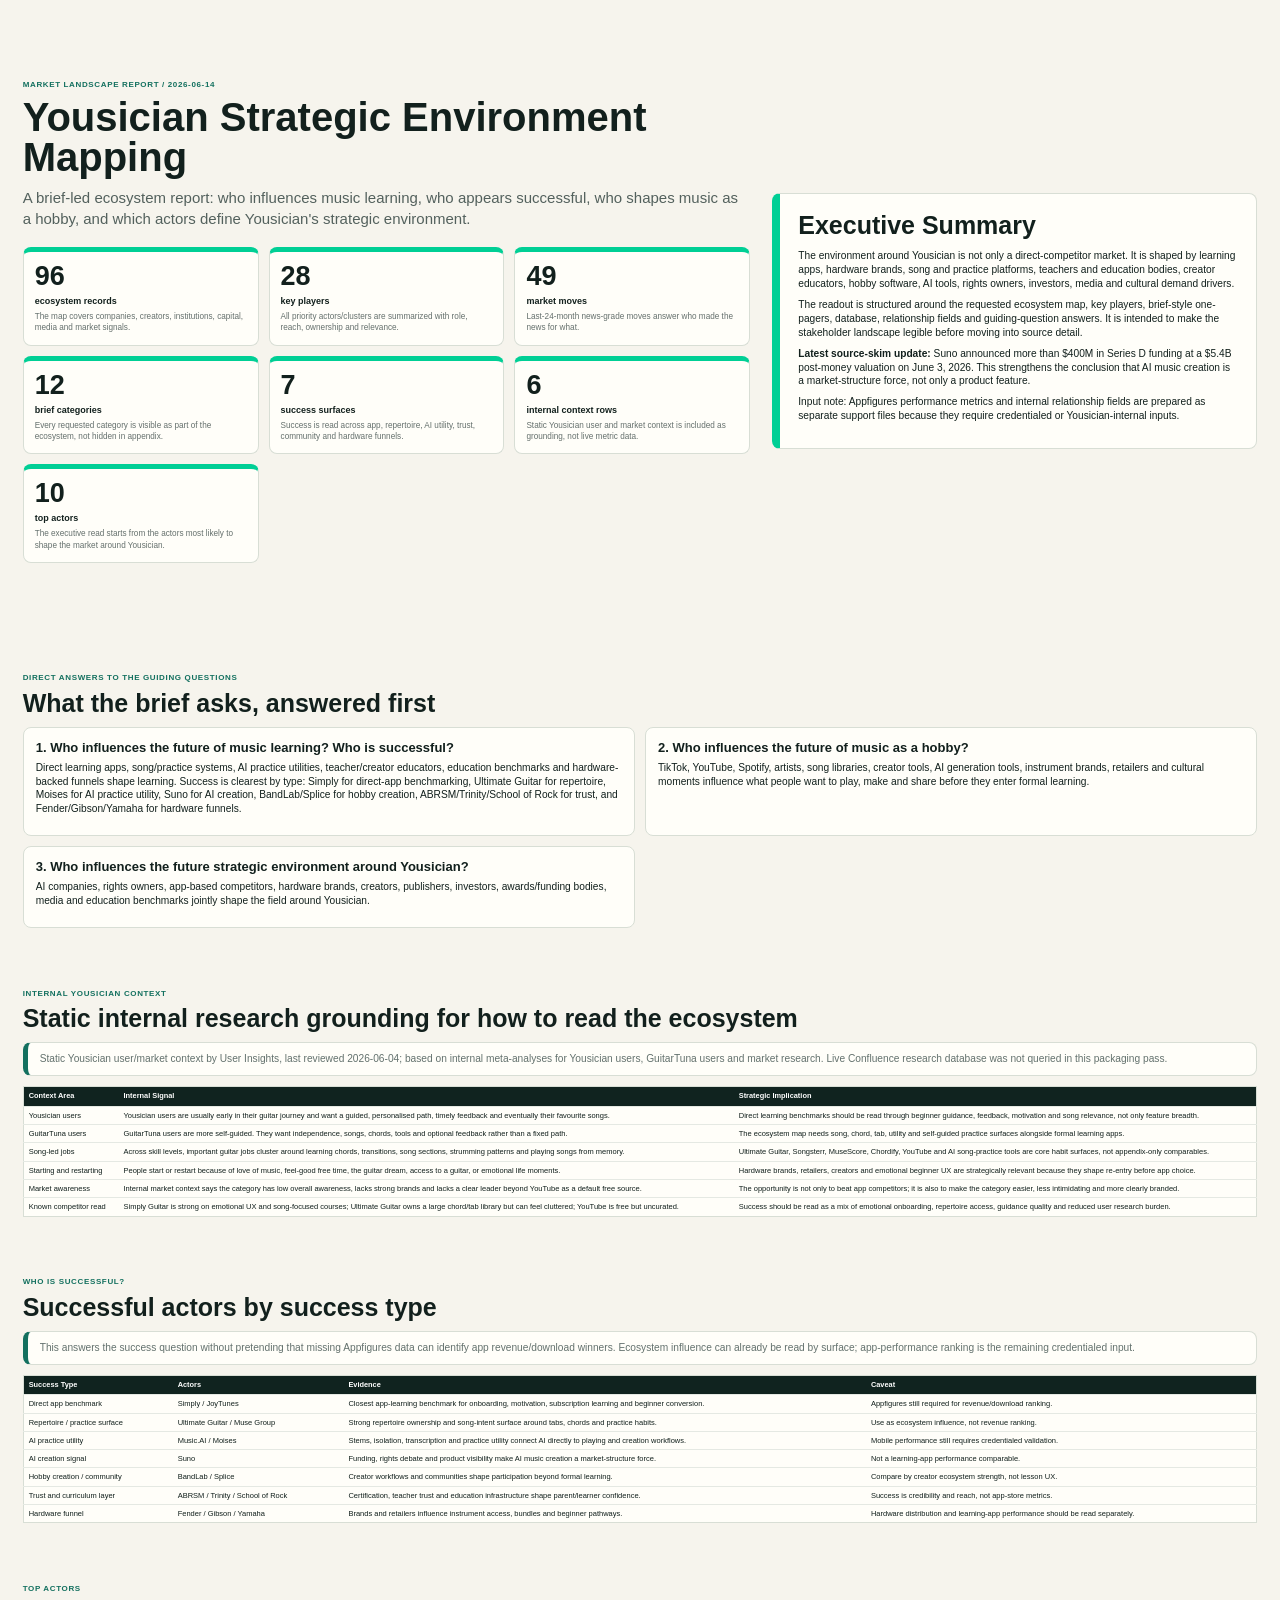
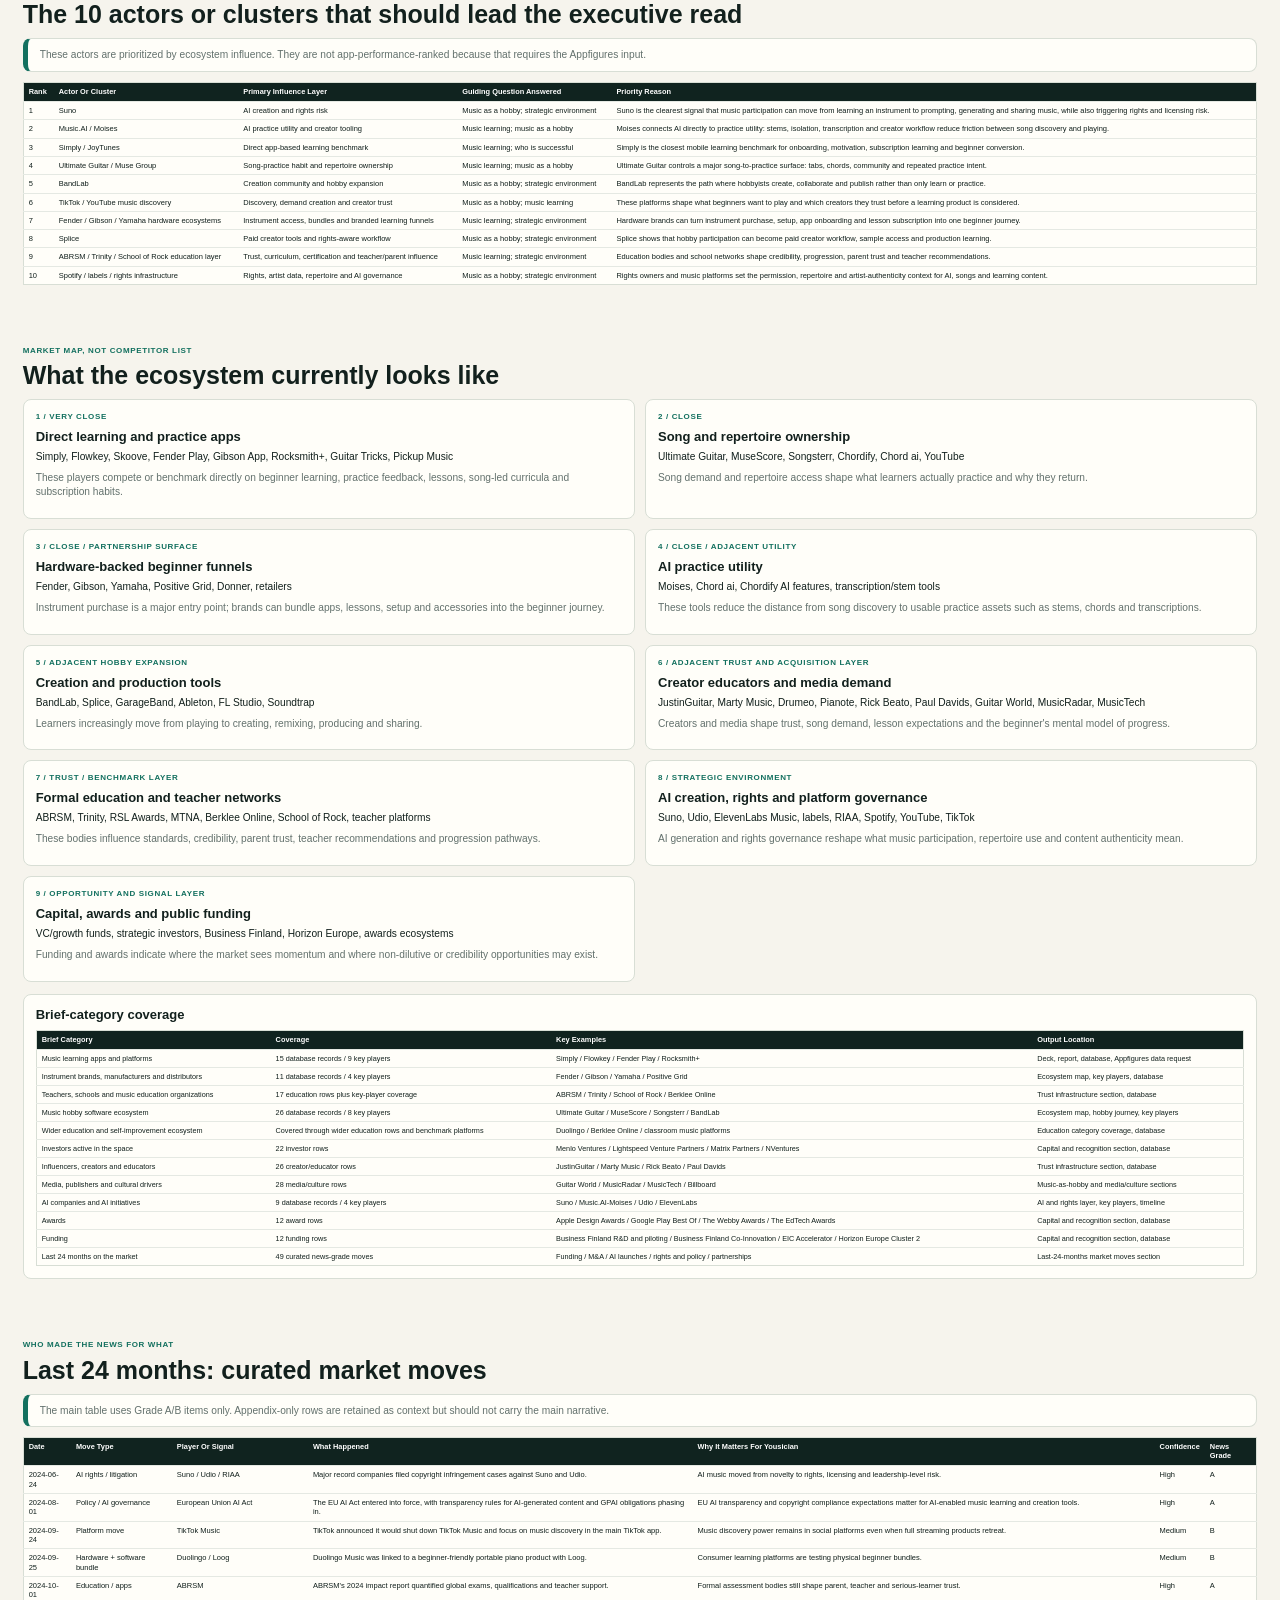
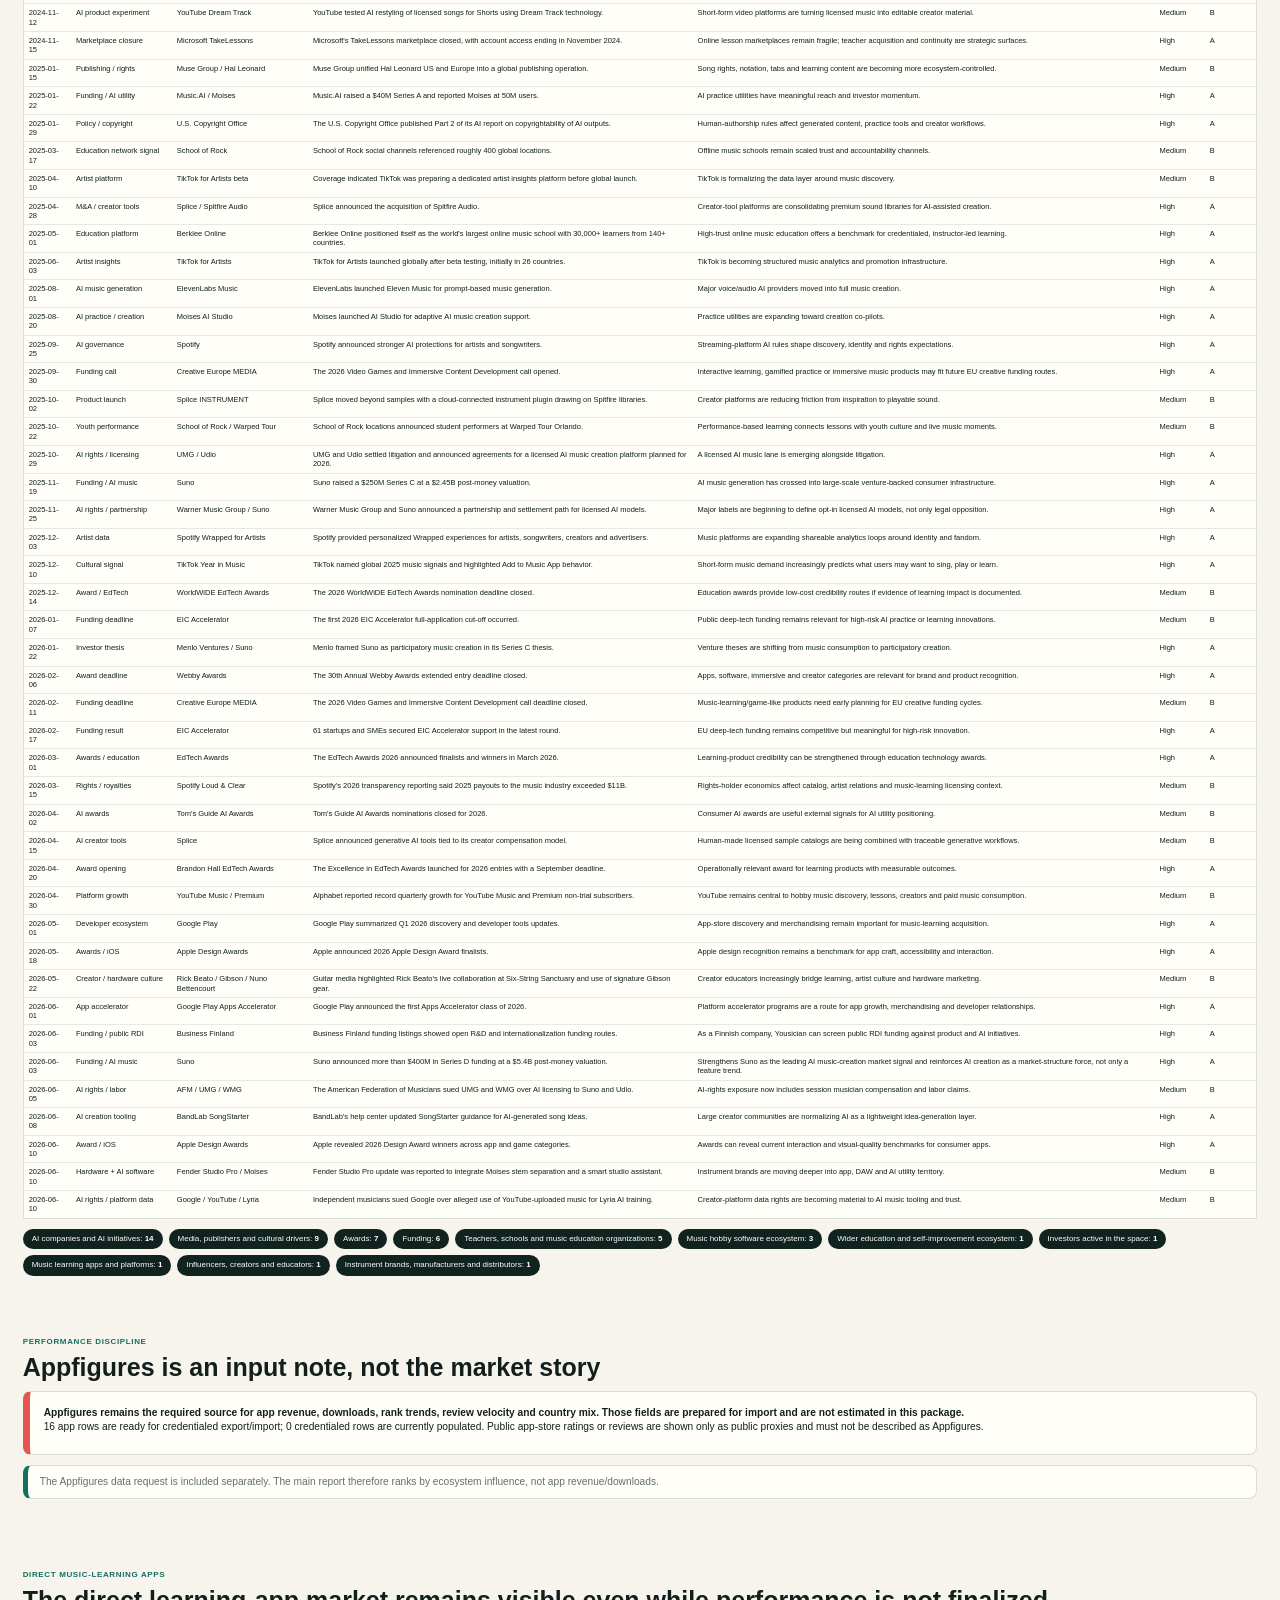
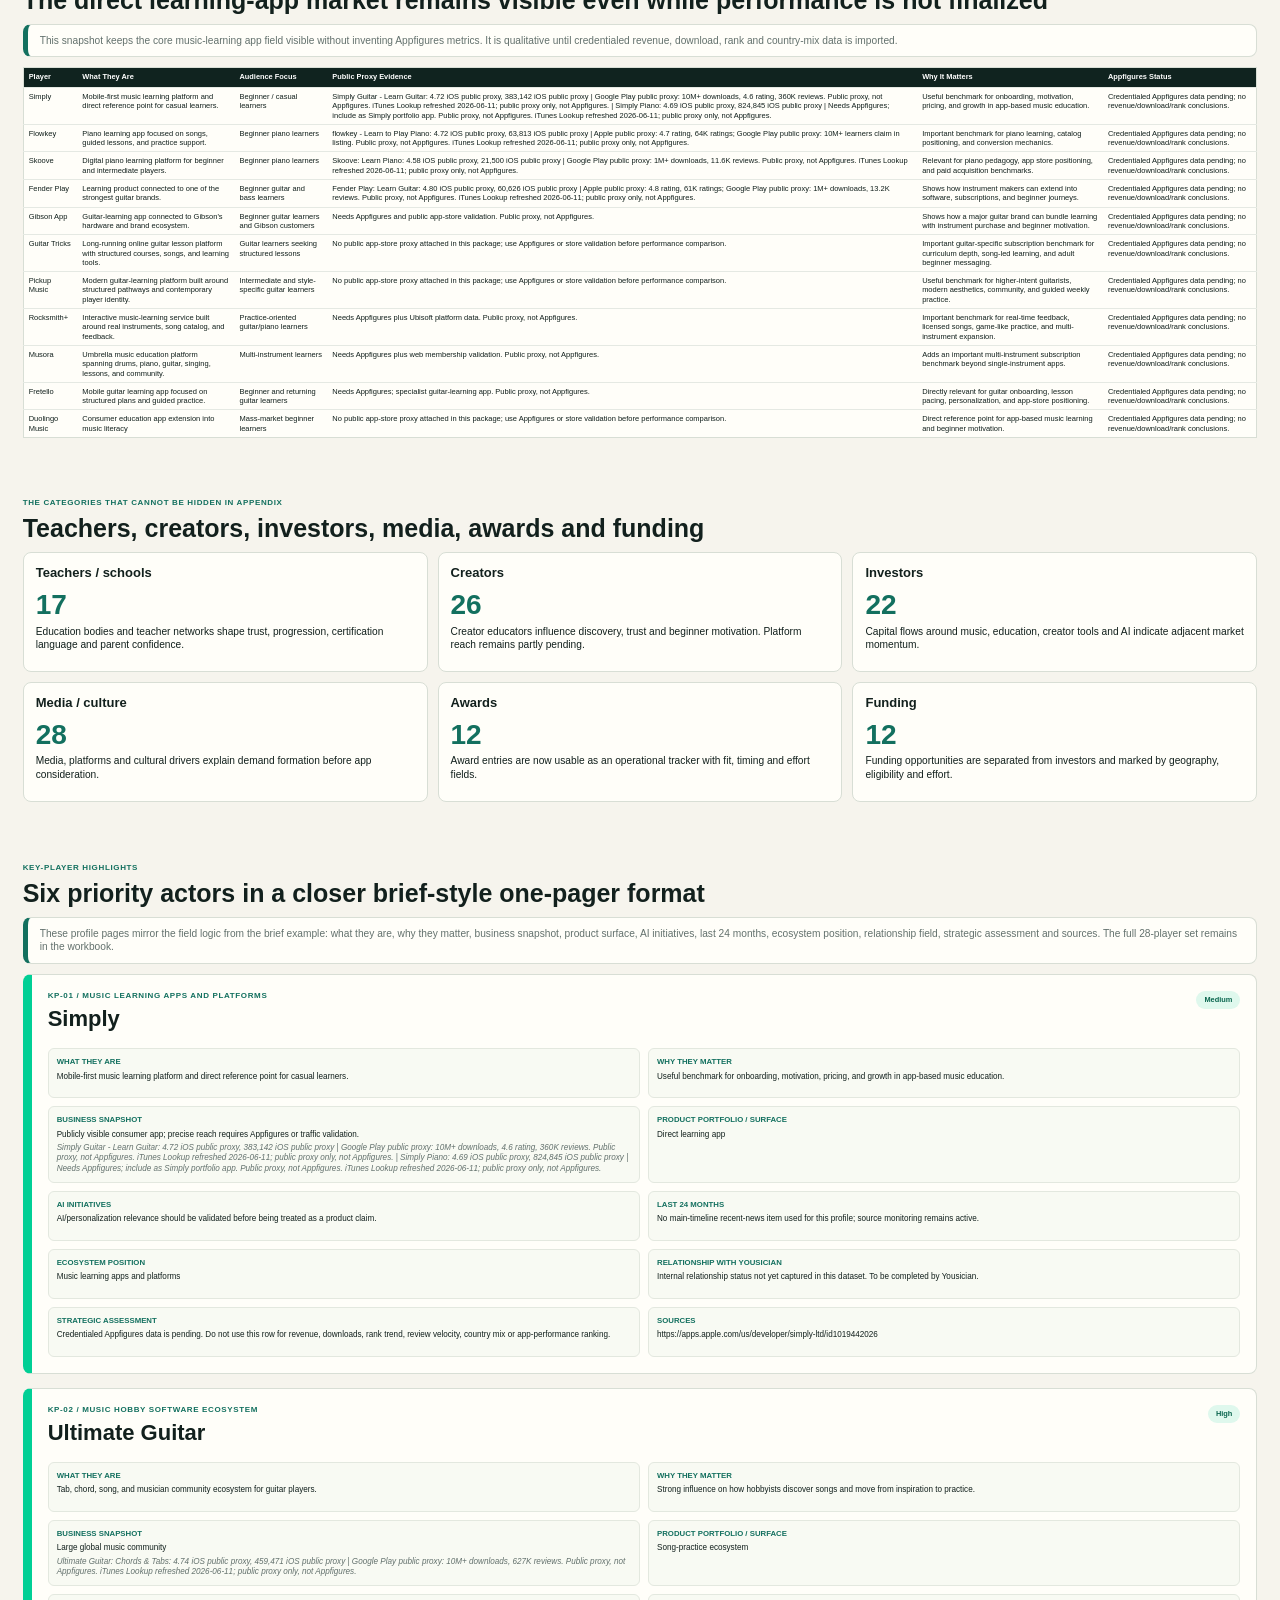
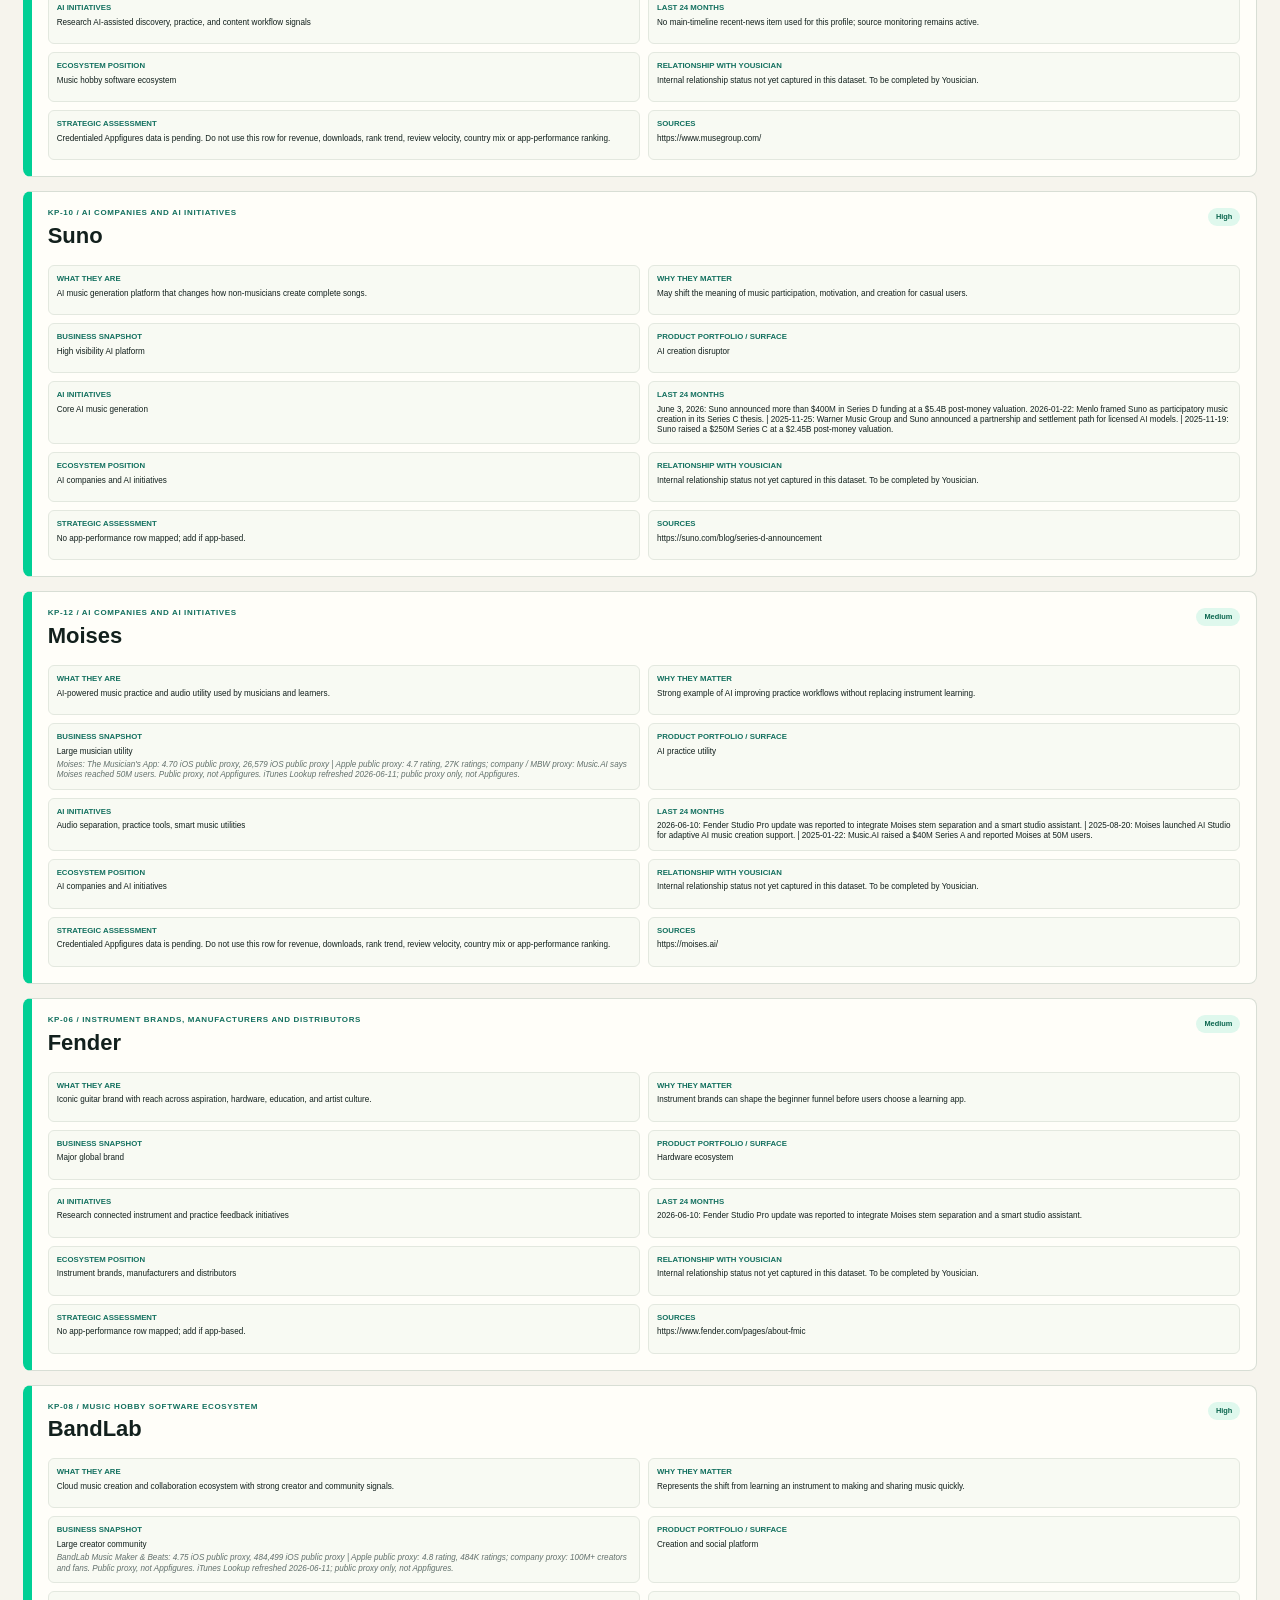
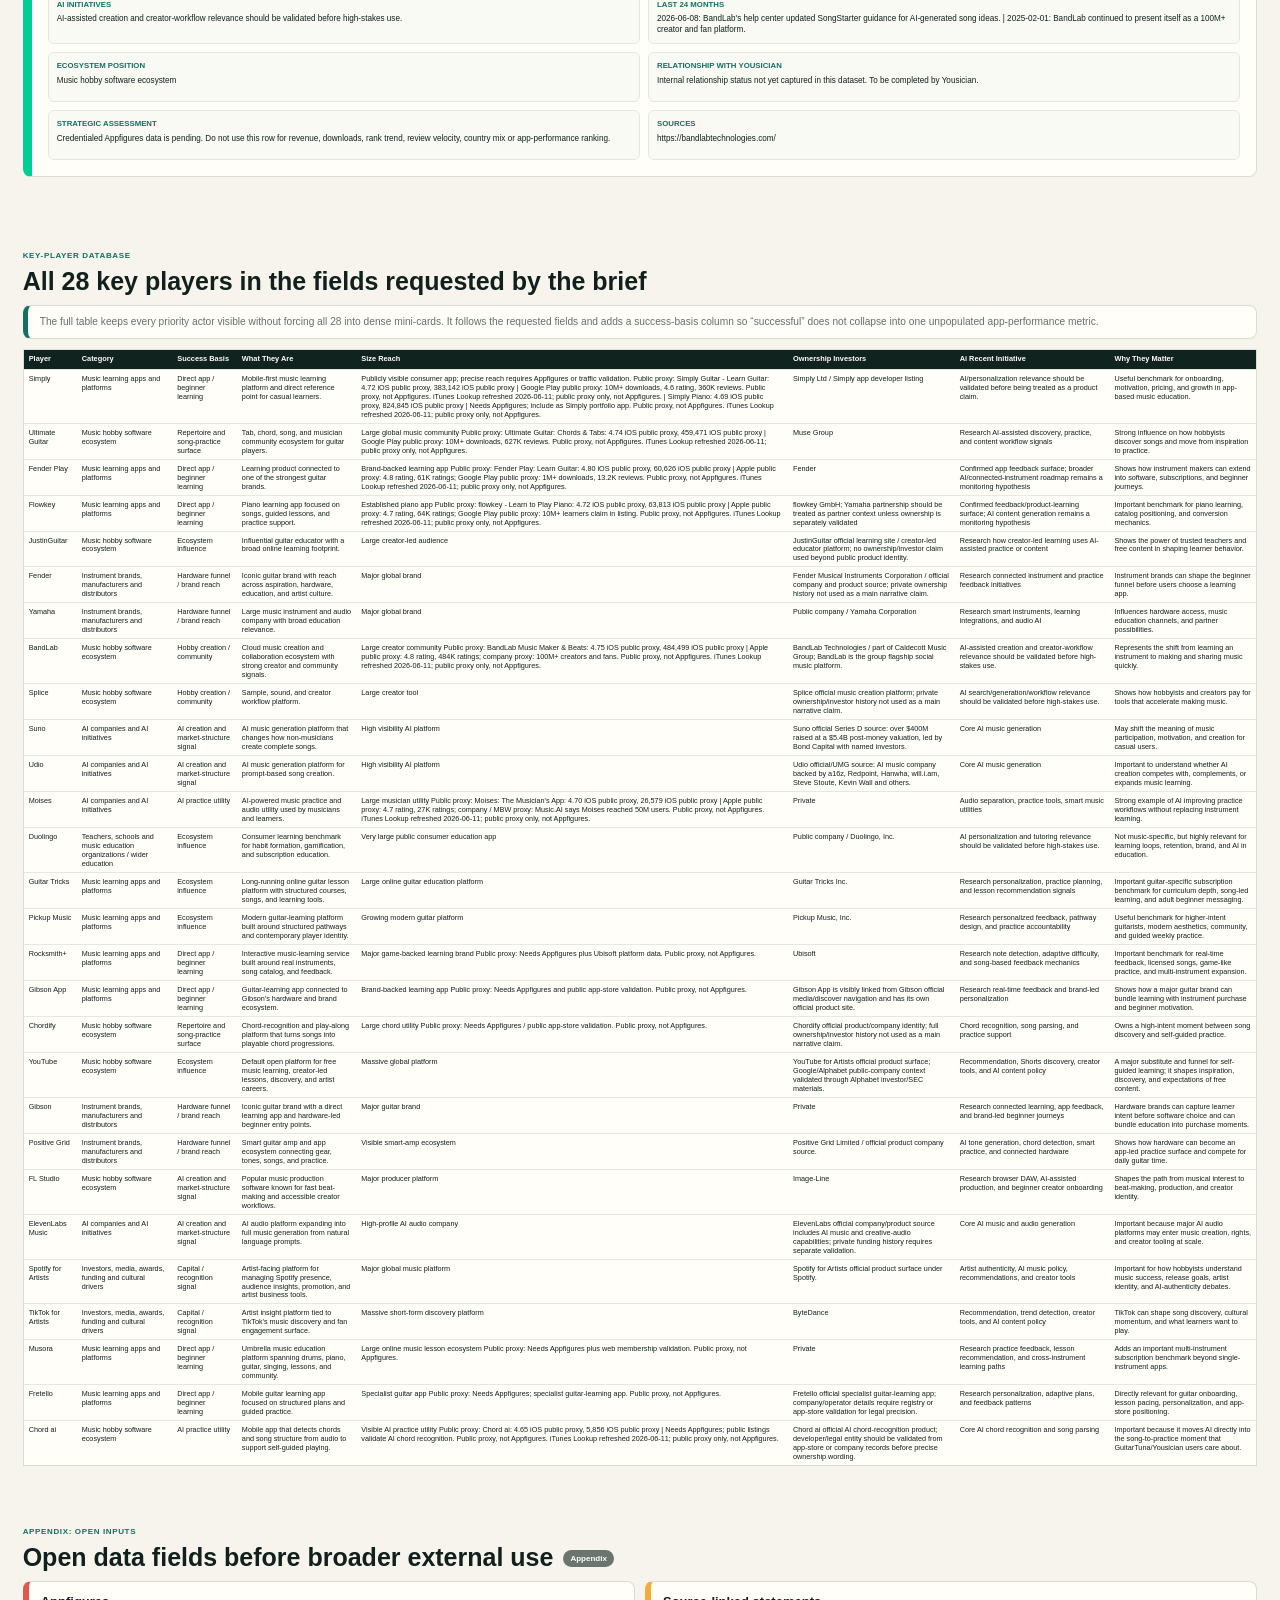
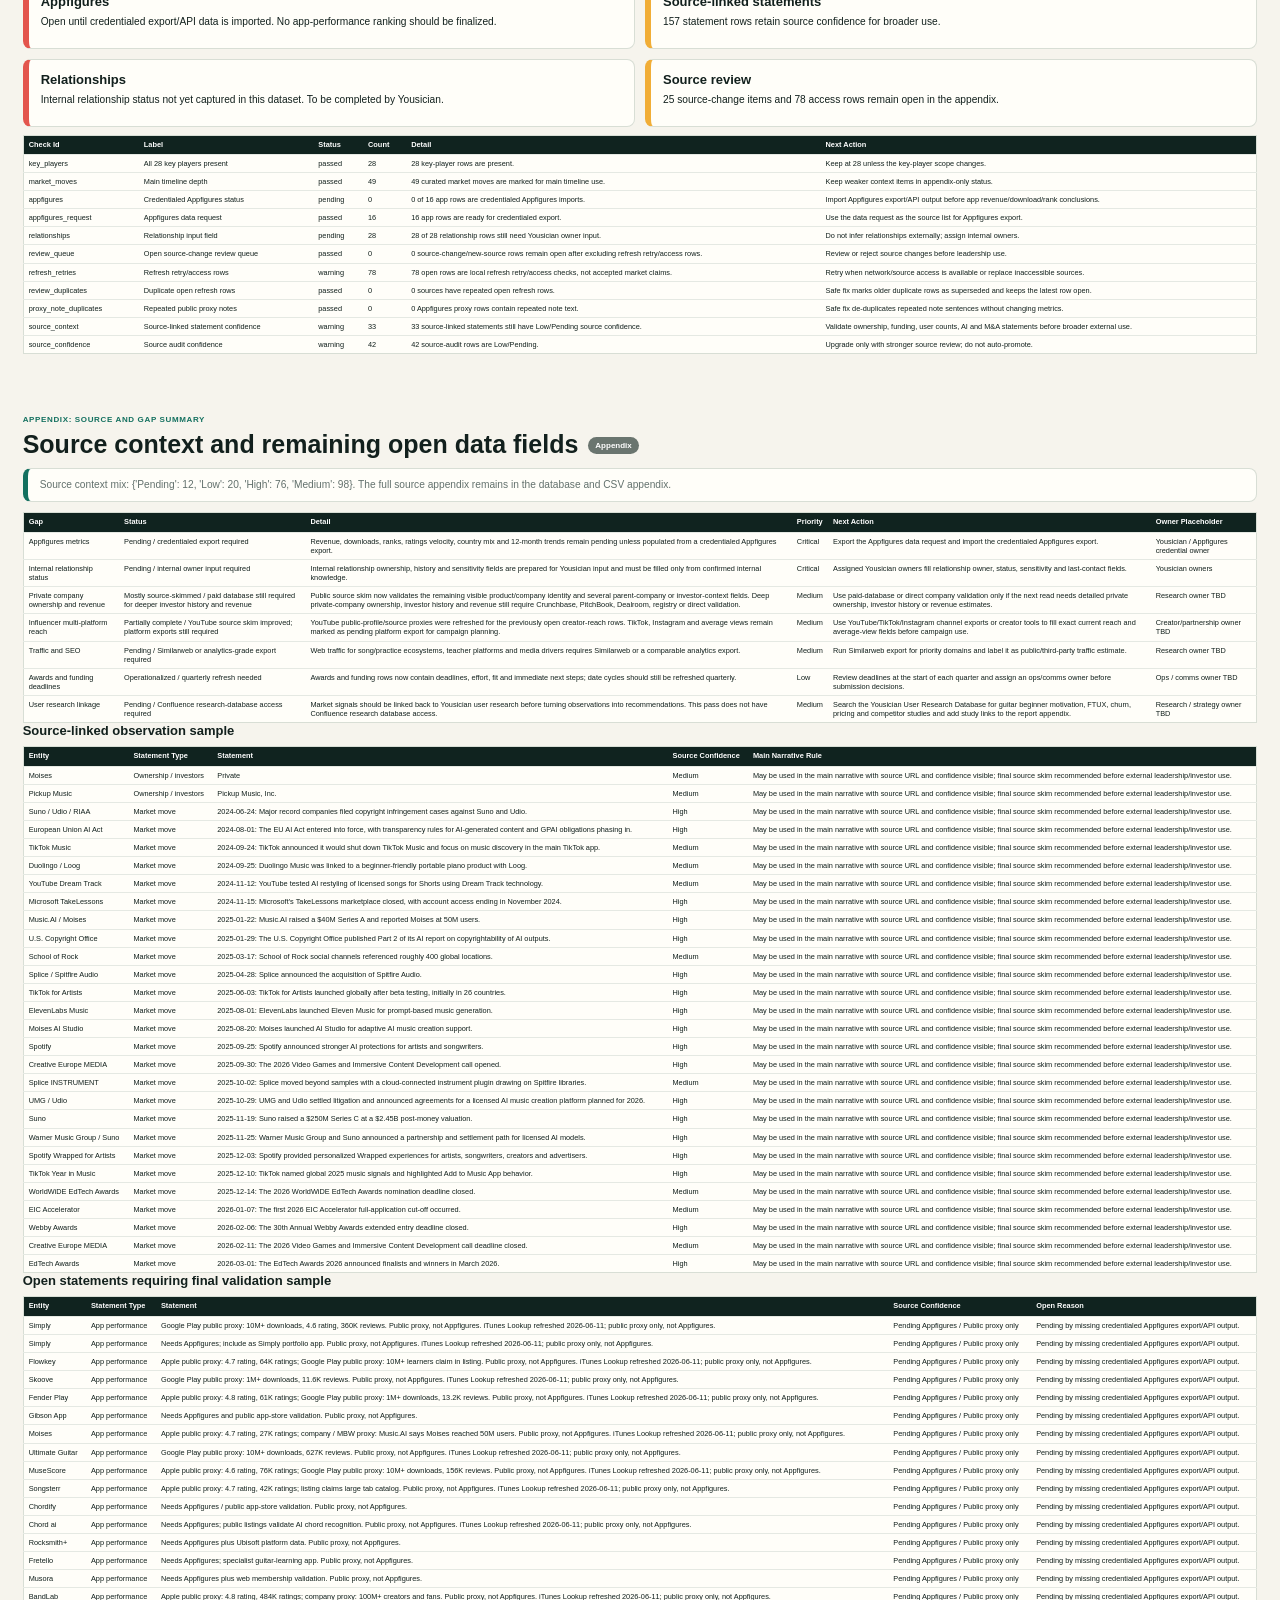
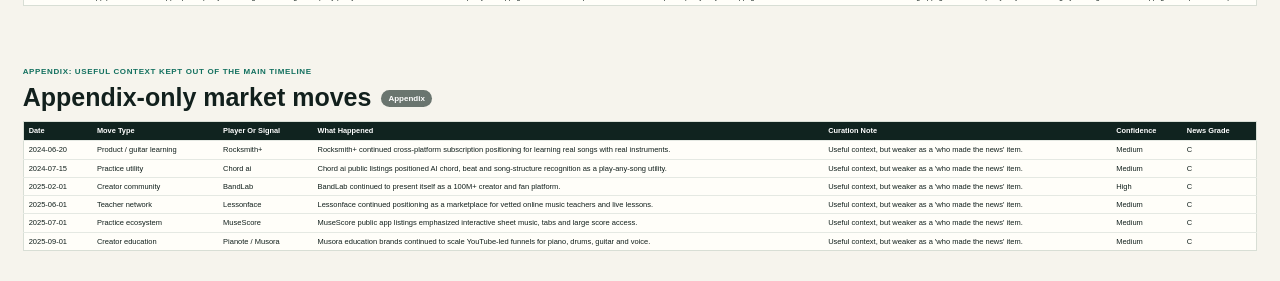
==== deliverables/Yousician Strategic Environment Mapping - Market Landscape Report v3.9.html @ ffe1affb "Publish Yousician strategic environment static site" ====
<!doctype html>
<html lang="en">
<head>
  <meta charset="utf-8" />
  <title>Yousician Strategic Environment Mapping - Market Landscape Report</title>
  <style>
    @page { size: A4 landscape; margin: 12mm; }
    * { box-sizing: border-box; }
    html, body { margin: 0; padding: 0; }
    body {
      background: #f6f4ed;
      color: #12201d;
      font-family: -apple-system, BlinkMacSystemFont, "Segoe UI", Arial, sans-serif;
      font-size: 10.2px;
      line-height: 1.36;
      letter-spacing: 0;
    }
    section { padding: 8mm 6mm; break-inside: auto; }
    .hero { min-height: 170mm; display: grid; grid-template-columns: 1.2fr .8fr; gap: 22px; align-items: center; break-after: page; }
    .chapter { break-before: page; }
    .chapter + .chapter { margin-top: 0; }
    .kicker, .eyebrow { margin: 0 0 6px; text-transform: uppercase; font-weight: 800; color: #13705f; font-size: 8px; letter-spacing: .08em; }
    h1 { margin: 0 0 10px; font-size: 40px; line-height: 1.02; letter-spacing: 0; max-width: 760px; }
    h2 { margin: 0 0 10px; font-size: 25px; line-height: 1.08; letter-spacing: 0; }
    h3 { margin: 0 0 6px; font-size: 13px; line-height: 1.16; letter-spacing: 0; }
    p { margin: 0 0 7px; }
    .lead { max-width: 760px; font-size: 15px; color: #53615d; }
    .summary-box, .warning, .note, article, .metric, .category-panel, .category-row {
      background: #fffef9;
      border: 1px solid #d8ded5;
      border-radius: 8px;
    }
    .summary-box { padding: 18px; border-left: 8px solid #00cf95; }
    .metrics { display: grid; grid-template-columns: repeat(3, 1fr); gap: 10px; margin-top: 18px; }
    .metric { padding: 11px; min-height: 78px; border-top: 5px solid #00cf95; }
    .metric.watch { border-top-color: #f1ad36; }
    .metric.risk { border-top-color: #e3554d; }
    .metric strong { display: block; font-size: 27px; line-height: 1; }
    .metric span { display: block; font-weight: 800; font-size: 9px; margin: 5px 0 4px; }
    .metric p { font-size: 8.2px; color: #65706d; margin: 0; }
    .answer-grid, .ecosystem-grid, .four-pack, .gate-grid { display: grid; grid-template-columns: repeat(2, 1fr); gap: 10px; }
    .answer-grid article, .ecosystem-grid article, .four-pack article, .gate-grid article { padding: 12px; break-inside: avoid; }
    .four-pack { grid-template-columns: repeat(3, 1fr); }
    .four-pack strong { display: block; font-size: 28px; color: #13705f; }
    .category-panel { margin-top: 12px; padding: 12px; }
    .category-row { display: flex; justify-content: space-between; gap: 12px; padding: 8px 10px; margin-top: 6px; }
    .muted, .note { color: #63716d; }
    .note { padding: 9px 12px; border-left: 5px solid #13705f; margin: 8px 0 10px; }
    .warning { padding: 14px; border-left: 7px solid #e3554d; margin: 10px 0; }
    .highlight-profile-list { display: block; }
    .highlight-profile-card { width: 100%; margin: 0 0 14px; padding: 16px; break-inside: avoid; min-height: 300px; background: #fffef9; border: 1px solid #d8ded5; border-left: 9px solid #00cf95; border-radius: 8px; }
    .highlight-profile-top { display: flex; justify-content: space-between; gap: 12px; align-items: flex-start; margin-bottom: 12px; }
    .highlight-profile-top h3 { font-size: 22px; line-height: 1; margin-top: 3px; }
    .highlight-profile-grid { display: grid; grid-template-columns: repeat(2, 1fr); gap: 8px; }
    .highlight-profile-grid div { background: #f8faf3; border: 1px solid #e3e8df; border-radius: 6px; padding: 8px; min-height: 50px; }
    .highlight-profile-grid b { display: block; color: #13705f; font-size: 7.8px; text-transform: uppercase; margin-bottom: 4px; }
    .highlight-profile-grid p { font-size: 8.15px; line-height: 1.26; margin: 0; }
    .proxy-line { color: #63716d; font-style: italic; margin-top: 3px !important; }
    .onepager-list { display: block; }
    .onepager-card { width: 100%; margin: 0 0 10px; padding: 12px; break-inside: avoid; min-height: 145px; background: #fffef9; border: 1px solid #d8ded5; border-left: 7px solid #00cf95; border-radius: 8px; }
    .onepager-top { display: flex; justify-content: space-between; gap: 8px; align-items: flex-start; margin-bottom: 8px; }
    .onepager-grid { display: grid; grid-template-columns: repeat(4, 1fr); gap: 7px; }
    .onepager-grid div { background: #f8faf3; border: 1px solid #e3e8df; border-radius: 6px; padding: 7px; min-height: 52px; }
    .onepager-grid b { display: block; color: #13705f; font-size: 7.4px; text-transform: uppercase; margin-bottom: 4px; }
    .confidence { flex: 0 0 auto; padding: 4px 8px; border-radius: 999px; font-size: 7.4px; font-weight: 800; background: #dff8ed; color: #0a654e; }
    .confidence.watch { background: #fff1c7; color: #7b5300; }
    .confidence.risk { background: #ffd9d4; color: #8b211d; }
    .onepager-card p { font-size: 7.85px; margin: 0; }
    table { width: 100%; border-collapse: collapse; background: #fffef9; border: 1px solid #d8ded5; margin-top: 8px; break-inside: auto; }
    thead { display: table-header-group; }
    tr { break-inside: avoid; }
    th { background: #10231f; color: #fff; text-align: left; font-size: 7.4px; line-height: 1.15; padding: 5px; vertical-align: top; }
    td { border-top: 1px solid #e5e9e3; font-size: 7.25px; line-height: 1.24; padding: 4px 5px; vertical-align: top; }
    .executive-table td, .moves-table td { font-size: 7.5px; }
    .request-table td, .quality-table td, .gap-table td, .claim-table td { font-size: 7.35px; }
    .move-counts { display: flex; flex-wrap: wrap; gap: 6px; margin-top: 10px; }
    .move-counts span { background: #10231f; color: white; border-radius: 999px; padding: 5px 9px; font-size: 8px; }
    .appendix h2::after { content: "Appendix"; margin-left: 10px; font-size: 8px; color: #fff; background: #6a756f; padding: 4px 7px; border-radius: 999px; vertical-align: middle; }
    .risk { border-left: 6px solid #e3554d; }
    .watch { border-left: 6px solid #f1ad36; }
    @media print {
      a { color: inherit; text-decoration: none; }
    }
  </style>
</head>
<body>
  
      <section class="hero">
        <div>
          <p class="kicker">Market landscape report / 2026-06-14</p>
          <h1>Yousician Strategic Environment Mapping</h1>
          <p class="lead">A brief-led ecosystem report: who influences music learning, who appears successful, who shapes music as a hobby, and which actors define Yousician's strategic environment.</p>
          <div class="metrics">
      <div class="metric ready">
        <strong>96</strong>
        <span>ecosystem records</span>
        <p>The map covers companies, creators, institutions, capital, media and market signals.</p>
      </div>
    
      <div class="metric ready">
        <strong>28</strong>
        <span>key players</span>
        <p>All priority actors/clusters are summarized with role, reach, ownership and relevance.</p>
      </div>
    
      <div class="metric ready">
        <strong>49</strong>
        <span>market moves</span>
        <p>Last-24-month news-grade moves answer who made the news for what.</p>
      </div>
    
      <div class="metric ready">
        <strong>12</strong>
        <span>brief categories</span>
        <p>Every requested category is visible as part of the ecosystem, not hidden in appendix.</p>
      </div>
    
      <div class="metric ready">
        <strong>7</strong>
        <span>success surfaces</span>
        <p>Success is read across app, repertoire, AI utility, trust, community and hardware funnels.</p>
      </div>
    
      <div class="metric ready">
        <strong>6</strong>
        <span>internal context rows</span>
        <p>Static Yousician user and market context is included as grounding, not live metric data.</p>
      </div>
    
      <div class="metric ready">
        <strong>10</strong>
        <span>top actors</span>
        <p>The executive read starts from the actors most likely to shape the market around Yousician.</p>
      </div>
    </div>
        </div>
        <aside class="summary-box">
          <h2>Executive Summary</h2>
          <p>The environment around Yousician is not only a direct-competitor market. It is shaped by learning apps, hardware brands, song and practice platforms, teachers and education bodies, creator educators, hobby software, AI tools, rights owners, investors, media and cultural demand drivers.</p>
          <p>The readout is structured around the requested ecosystem map, key players, brief-style one-pagers, database, relationship fields and guiding-question answers. It is intended to make the stakeholder landscape legible before moving into source detail.</p>
          <p><b>Latest source-skim update:</b> Suno announced more than $400M in Series D funding at a $5.4B post-money valuation on June 3, 2026. This strengthens the conclusion that AI music creation is a market-structure force, not only a product feature.</p>
          <p class="small-note">Input note: Appfigures performance metrics and internal relationship fields are prepared as separate support files because they require credentialed or Yousician-internal inputs.</p>
        </aside>
      </section>

      <section class="chapter">
        <p class="kicker">Direct answers to the guiding questions</p>
        <h2>What the brief asks, answered first</h2>
        <div class="answer-grid">
          <article><h3>1. Who influences the future of music learning? Who is successful?</h3><p>Direct learning apps, song/practice systems, AI practice utilities, teacher/creator educators, education benchmarks and hardware-backed funnels shape learning. Success is clearest by type: Simply for direct-app benchmarking, Ultimate Guitar for repertoire, Moises for AI practice utility, Suno for AI creation, BandLab/Splice for hobby creation, ABRSM/Trinity/School of Rock for trust, and Fender/Gibson/Yamaha for hardware funnels.</p></article>
          <article><h3>2. Who influences the future of music as a hobby?</h3><p>TikTok, YouTube, Spotify, artists, song libraries, creator tools, AI generation tools, instrument brands, retailers and cultural moments influence what people want to play, make and share before they enter formal learning.</p></article>
          <article><h3>3. Who influences the future strategic environment around Yousician?</h3><p>AI companies, rights owners, app-based competitors, hardware brands, creators, publishers, investors, awards/funding bodies, media and education benchmarks jointly shape the field around Yousician.</p></article>
        </div>
      </section>

      <section class="chapter">
        <p class="kicker">Internal Yousician context</p>
        <h2>Static internal research grounding for how to read the ecosystem</h2>
        <p class="note">Static Yousician user/market context by User Insights, last reviewed 2026-06-04; based on internal meta-analyses for Yousician users, GuitarTuna users and market research. Live Confluence research database was not queried in this packaging pass.</p>
        <table class='executive-table'><thead><tr><th>Context Area</th><th>Internal Signal</th><th>Strategic Implication</th></tr></thead><tbody><tr><td>Yousician users</td><td>Yousician users are usually early in their guitar journey and want a guided, personalised path, timely feedback and eventually their favourite songs.</td><td>Direct learning benchmarks should be read through beginner guidance, feedback, motivation and song relevance, not only feature breadth.</td></tr><tr><td>GuitarTuna users</td><td>GuitarTuna users are more self-guided. They want independence, songs, chords, tools and optional feedback rather than a fixed path.</td><td>The ecosystem map needs song, chord, tab, utility and self-guided practice surfaces alongside formal learning apps.</td></tr><tr><td>Song-led jobs</td><td>Across skill levels, important guitar jobs cluster around learning chords, transitions, song sections, strumming patterns and playing songs from memory.</td><td>Ultimate Guitar, Songsterr, MuseScore, Chordify, YouTube and AI song-practice tools are core habit surfaces, not appendix-only comparables.</td></tr><tr><td>Starting and restarting</td><td>People start or restart because of love of music, feel-good free time, the guitar dream, access to a guitar, or emotional life moments.</td><td>Hardware brands, retailers, creators and emotional beginner UX are strategically relevant because they shape re-entry before app choice.</td></tr><tr><td>Market awareness</td><td>Internal market context says the category has low overall awareness, lacks strong brands and lacks a clear leader beyond YouTube as a default free source.</td><td>The opportunity is not only to beat app competitors; it is also to make the category easier, less intimidating and more clearly branded.</td></tr><tr><td>Known competitor read</td><td>Simply Guitar is strong on emotional UX and song-focused courses; Ultimate Guitar owns a large chord/tab library but can feel cluttered; YouTube is free but uncurated.</td><td>Success should be read as a mix of emotional onboarding, repertoire access, guidance quality and reduced user research burden.</td></tr></tbody></table>
      </section>

      <section class="chapter">
        <p class="kicker">Who is successful?</p>
        <h2>Successful actors by success type</h2>
        <p class="note">This answers the success question without pretending that missing Appfigures data can identify app revenue/download winners. Ecosystem influence can already be read by surface; app-performance ranking is the remaining credentialed input.</p>
        <table class='executive-table'><thead><tr><th>Success Type</th><th>Actors</th><th>Evidence</th><th>Caveat</th></tr></thead><tbody><tr><td>Direct app benchmark</td><td>Simply / JoyTunes</td><td>Closest app-learning benchmark for onboarding, motivation, subscription learning and beginner conversion.</td><td>Appfigures still required for revenue/download ranking.</td></tr><tr><td>Repertoire / practice surface</td><td>Ultimate Guitar / Muse Group</td><td>Strong repertoire ownership and song-intent surface around tabs, chords and practice habits.</td><td>Use as ecosystem influence, not revenue ranking.</td></tr><tr><td>AI practice utility</td><td>Music.AI / Moises</td><td>Stems, isolation, transcription and practice utility connect AI directly to playing and creation workflows.</td><td>Mobile performance still requires credentialed validation.</td></tr><tr><td>AI creation signal</td><td>Suno</td><td>Funding, rights debate and product visibility make AI music creation a market-structure force.</td><td>Not a learning-app performance comparable.</td></tr><tr><td>Hobby creation / community</td><td>BandLab / Splice</td><td>Creator workflows and communities shape participation beyond formal learning.</td><td>Compare by creator ecosystem strength, not lesson UX.</td></tr><tr><td>Trust and curriculum layer</td><td>ABRSM / Trinity / School of Rock</td><td>Certification, teacher trust and education infrastructure shape parent/learner confidence.</td><td>Success is credibility and reach, not app-store metrics.</td></tr><tr><td>Hardware funnel</td><td>Fender / Gibson / Yamaha</td><td>Brands and retailers influence instrument access, bundles and beginner pathways.</td><td>Hardware distribution and learning-app performance should be read separately.</td></tr></tbody></table>
      </section>

      <section class="chapter">
        <p class="kicker">Top actors</p>
        <h2>The 10 actors or clusters that should lead the executive read</h2>
        <p class="note">These actors are prioritized by ecosystem influence. They are not app-performance-ranked because that requires the Appfigures input.</p>
        <table class='executive-table'><thead><tr><th>Rank</th><th>Actor Or Cluster</th><th>Primary Influence Layer</th><th>Guiding Question Answered</th><th>Priority Reason</th></tr></thead><tbody><tr><td>1</td><td>Suno</td><td>AI creation and rights risk</td><td>Music as a hobby; strategic environment</td><td>Suno is the clearest signal that music participation can move from learning an instrument to prompting, generating and sharing music, while also triggering rights and licensing risk.</td></tr><tr><td>2</td><td>Music.AI / Moises</td><td>AI practice utility and creator tooling</td><td>Music learning; music as a hobby</td><td>Moises connects AI directly to practice utility: stems, isolation, transcription and creator workflow reduce friction between song discovery and playing.</td></tr><tr><td>3</td><td>Simply / JoyTunes</td><td>Direct app-based learning benchmark</td><td>Music learning; who is successful</td><td>Simply is the closest mobile learning benchmark for onboarding, motivation, subscription learning and beginner conversion.</td></tr><tr><td>4</td><td>Ultimate Guitar / Muse Group</td><td>Song-practice habit and repertoire ownership</td><td>Music learning; music as a hobby</td><td>Ultimate Guitar controls a major song-to-practice surface: tabs, chords, community and repeated practice intent.</td></tr><tr><td>5</td><td>BandLab</td><td>Creation community and hobby expansion</td><td>Music as a hobby; strategic environment</td><td>BandLab represents the path where hobbyists create, collaborate and publish rather than only learn or practice.</td></tr><tr><td>6</td><td>TikTok / YouTube music discovery</td><td>Discovery, demand creation and creator trust</td><td>Music as a hobby; music learning</td><td>These platforms shape what beginners want to play and which creators they trust before a learning product is considered.</td></tr><tr><td>7</td><td>Fender / Gibson / Yamaha hardware ecosystems</td><td>Instrument access, bundles and branded learning funnels</td><td>Music learning; strategic environment</td><td>Hardware brands can turn instrument purchase, setup, app onboarding and lesson subscription into one beginner journey.</td></tr><tr><td>8</td><td>Splice</td><td>Paid creator tools and rights-aware workflow</td><td>Music as a hobby; strategic environment</td><td>Splice shows that hobby participation can become paid creator workflow, sample access and production learning.</td></tr><tr><td>9</td><td>ABRSM / Trinity / School of Rock education layer</td><td>Trust, curriculum, certification and teacher/parent influence</td><td>Music learning; strategic environment</td><td>Education bodies and school networks shape credibility, progression, parent trust and teacher recommendations.</td></tr><tr><td>10</td><td>Spotify / labels / rights infrastructure</td><td>Rights, artist data, repertoire and AI governance</td><td>Music as a hobby; strategic environment</td><td>Rights owners and music platforms set the permission, repertoire and artist-authenticity context for AI, songs and learning content.</td></tr></tbody></table>
      </section>

      <section class="chapter">
        <p class="kicker">Market map, not competitor list</p>
        <h2>What the ecosystem currently looks like</h2>
        <div class="ecosystem-grid">
        <article class="cluster">
          <p class="eyebrow">1 / Very close</p>
          <h3>Direct learning and practice apps</h3>
          <p>Simply, Flowkey, Skoove, Fender Play, Gibson App, Rocksmith+, Guitar Tricks, Pickup Music</p>
          <p class="muted">These players compete or benchmark directly on beginner learning, practice feedback, lessons, song-led curricula and subscription habits.</p>
        </article>
        
        <article class="cluster">
          <p class="eyebrow">2 / Close</p>
          <h3>Song and repertoire ownership</h3>
          <p>Ultimate Guitar, MuseScore, Songsterr, Chordify, Chord ai, YouTube</p>
          <p class="muted">Song demand and repertoire access shape what learners actually practice and why they return.</p>
        </article>
        
        <article class="cluster">
          <p class="eyebrow">3 / Close / partnership surface</p>
          <h3>Hardware-backed beginner funnels</h3>
          <p>Fender, Gibson, Yamaha, Positive Grid, Donner, retailers</p>
          <p class="muted">Instrument purchase is a major entry point; brands can bundle apps, lessons, setup and accessories into the beginner journey.</p>
        </article>
        
        <article class="cluster">
          <p class="eyebrow">4 / Close / adjacent utility</p>
          <h3>AI practice utility</h3>
          <p>Moises, Chord ai, Chordify AI features, transcription/stem tools</p>
          <p class="muted">These tools reduce the distance from song discovery to usable practice assets such as stems, chords and transcriptions.</p>
        </article>
        
        <article class="cluster">
          <p class="eyebrow">5 / Adjacent hobby expansion</p>
          <h3>Creation and production tools</h3>
          <p>BandLab, Splice, GarageBand, Ableton, FL Studio, Soundtrap</p>
          <p class="muted">Learners increasingly move from playing to creating, remixing, producing and sharing.</p>
        </article>
        
        <article class="cluster">
          <p class="eyebrow">6 / Adjacent trust and acquisition layer</p>
          <h3>Creator educators and media demand</h3>
          <p>JustinGuitar, Marty Music, Drumeo, Pianote, Rick Beato, Paul Davids, Guitar World, MusicRadar, MusicTech</p>
          <p class="muted">Creators and media shape trust, song demand, lesson expectations and the beginner&#x27;s mental model of progress.</p>
        </article>
        
        <article class="cluster">
          <p class="eyebrow">7 / Trust / benchmark layer</p>
          <h3>Formal education and teacher networks</h3>
          <p>ABRSM, Trinity, RSL Awards, MTNA, Berklee Online, School of Rock, teacher platforms</p>
          <p class="muted">These bodies influence standards, credibility, parent trust, teacher recommendations and progression pathways.</p>
        </article>
        
        <article class="cluster">
          <p class="eyebrow">8 / Strategic environment</p>
          <h3>AI creation, rights and platform governance</h3>
          <p>Suno, Udio, ElevenLabs Music, labels, RIAA, Spotify, YouTube, TikTok</p>
          <p class="muted">AI generation and rights governance reshape what music participation, repertoire use and content authenticity mean.</p>
        </article>
        
        <article class="cluster">
          <p class="eyebrow">9 / Opportunity and signal layer</p>
          <h3>Capital, awards and public funding</h3>
          <p>VC/growth funds, strategic investors, Business Finland, Horizon Europe, awards ecosystems</p>
          <p class="muted">Funding and awards indicate where the market sees momentum and where non-dilutive or credibility opportunities may exist.</p>
        </article>
        </div>
        <div class="category-panel">
          <h3>Brief-category coverage</h3>
          <table class='category-table'><thead><tr><th>Brief Category</th><th>Coverage</th><th>Key Examples</th><th>Output Location</th></tr></thead><tbody><tr><td>Music learning apps and platforms</td><td>15 database records / 9 key players</td><td>Simply / Flowkey / Fender Play / Rocksmith+</td><td>Deck, report, database, Appfigures data request</td></tr><tr><td>Instrument brands, manufacturers and distributors</td><td>11 database records / 4 key players</td><td>Fender / Gibson / Yamaha / Positive Grid</td><td>Ecosystem map, key players, database</td></tr><tr><td>Teachers, schools and music education organizations</td><td>17 education rows plus key-player coverage</td><td>ABRSM / Trinity / School of Rock / Berklee Online</td><td>Trust infrastructure section, database</td></tr><tr><td>Music hobby software ecosystem</td><td>26 database records / 8 key players</td><td>Ultimate Guitar / MuseScore / Songsterr / BandLab</td><td>Ecosystem map, hobby journey, key players</td></tr><tr><td>Wider education and self-improvement ecosystem</td><td>Covered through wider education rows and benchmark platforms</td><td>Duolingo / Berklee Online / classroom music platforms</td><td>Education category coverage, database</td></tr><tr><td>Investors active in the space</td><td>22 investor rows</td><td>Menlo Ventures / Lightspeed Venture Partners / Matrix Partners / NVentures</td><td>Capital and recognition section, database</td></tr><tr><td>Influencers, creators and educators</td><td>26 creator/educator rows</td><td>JustinGuitar / Marty Music / Rick Beato / Paul Davids</td><td>Trust infrastructure section, database</td></tr><tr><td>Media, publishers and cultural drivers</td><td>28 media/culture rows</td><td>Guitar World / MusicRadar / MusicTech / Billboard</td><td>Music-as-hobby and media/culture sections</td></tr><tr><td>AI companies and AI initiatives</td><td>9 database records / 4 key players</td><td>Suno / Music.AI-Moises / Udio / ElevenLabs</td><td>AI and rights layer, key players, timeline</td></tr><tr><td>Awards</td><td>12 award rows</td><td>Apple Design Awards / Google Play Best Of / The Webby Awards / The EdTech Awards</td><td>Capital and recognition section, database</td></tr><tr><td>Funding</td><td>12 funding rows</td><td>Business Finland R&amp;D and piloting / Business Finland Co-Innovation / EIC Accelerator / Horizon Europe Cluster 2</td><td>Capital and recognition section, database</td></tr><tr><td>Last 24 months on the market</td><td>49 curated news-grade moves</td><td>Funding / M&amp;A / AI launches / rights and policy / partnerships</td><td>Last-24-months market moves section</td></tr></tbody></table>
        </div>
      </section>

      <section class="chapter">
        <p class="kicker">Who made the news for what</p>
        <h2>Last 24 months: curated market moves</h2>
        <p class="note">The main table uses Grade A/B items only. Appendix-only rows are retained as context but should not carry the main narrative.</p>
        <table class='moves-table'><thead><tr><th>Date</th><th>Move Type</th><th>Player Or Signal</th><th>What Happened</th><th>Why It Matters For Yousician</th><th>Confidence</th><th>News Grade</th></tr></thead><tbody><tr><td>2024-06-24</td><td>AI rights / litigation</td><td>Suno / Udio / RIAA</td><td>Major record companies filed copyright infringement cases against Suno and Udio.</td><td>AI music moved from novelty to rights, licensing and leadership-level risk.</td><td>High</td><td>A</td></tr><tr><td>2024-08-01</td><td>Policy / AI governance</td><td>European Union AI Act</td><td>The EU AI Act entered into force, with transparency rules for AI-generated content and GPAI obligations phasing in.</td><td>EU AI transparency and copyright compliance expectations matter for AI-enabled music learning and creation tools.</td><td>High</td><td>A</td></tr><tr><td>2024-09-24</td><td>Platform move</td><td>TikTok Music</td><td>TikTok announced it would shut down TikTok Music and focus on music discovery in the main TikTok app.</td><td>Music discovery power remains in social platforms even when full streaming products retreat.</td><td>Medium</td><td>B</td></tr><tr><td>2024-09-25</td><td>Hardware + software bundle</td><td>Duolingo / Loog</td><td>Duolingo Music was linked to a beginner-friendly portable piano product with Loog.</td><td>Consumer learning platforms are testing physical beginner bundles.</td><td>Medium</td><td>B</td></tr><tr><td>2024-10-01</td><td>Education / apps</td><td>ABRSM</td><td>ABRSM&#x27;s 2024 impact report quantified global exams, qualifications and teacher support.</td><td>Formal assessment bodies still shape parent, teacher and serious-learner trust.</td><td>High</td><td>A</td></tr><tr><td>2024-11-12</td><td>AI product experiment</td><td>YouTube Dream Track</td><td>YouTube tested AI restyling of licensed songs for Shorts using Dream Track technology.</td><td>Short-form video platforms are turning licensed music into editable creator material.</td><td>Medium</td><td>B</td></tr><tr><td>2024-11-15</td><td>Marketplace closure</td><td>Microsoft TakeLessons</td><td>Microsoft&#x27;s TakeLessons marketplace closed, with account access ending in November 2024.</td><td>Online lesson marketplaces remain fragile; teacher acquisition and continuity are strategic surfaces.</td><td>High</td><td>A</td></tr><tr><td>2025-01-15</td><td>Publishing / rights</td><td>Muse Group / Hal Leonard</td><td>Muse Group unified Hal Leonard US and Europe into a global publishing operation.</td><td>Song rights, notation, tabs and learning content are becoming more ecosystem-controlled.</td><td>Medium</td><td>B</td></tr><tr><td>2025-01-22</td><td>Funding / AI utility</td><td>Music.AI / Moises</td><td>Music.AI raised a $40M Series A and reported Moises at 50M users.</td><td>AI practice utilities have meaningful reach and investor momentum.</td><td>High</td><td>A</td></tr><tr><td>2025-01-29</td><td>Policy / copyright</td><td>U.S. Copyright Office</td><td>The U.S. Copyright Office published Part 2 of its AI report on copyrightability of AI outputs.</td><td>Human-authorship rules affect generated content, practice tools and creator workflows.</td><td>High</td><td>A</td></tr><tr><td>2025-03-17</td><td>Education network signal</td><td>School of Rock</td><td>School of Rock social channels referenced roughly 400 global locations.</td><td>Offline music schools remain scaled trust and accountability channels.</td><td>Medium</td><td>B</td></tr><tr><td>2025-04-10</td><td>Artist platform</td><td>TikTok for Artists beta</td><td>Coverage indicated TikTok was preparing a dedicated artist insights platform before global launch.</td><td>TikTok is formalizing the data layer around music discovery.</td><td>Medium</td><td>B</td></tr><tr><td>2025-04-28</td><td>M&amp;A / creator tools</td><td>Splice / Spitfire Audio</td><td>Splice announced the acquisition of Spitfire Audio.</td><td>Creator-tool platforms are consolidating premium sound libraries for AI-assisted creation.</td><td>High</td><td>A</td></tr><tr><td>2025-05-01</td><td>Education platform</td><td>Berklee Online</td><td>Berklee Online positioned itself as the world&#x27;s largest online music school with 30,000+ learners from 140+ countries.</td><td>High-trust online music education offers a benchmark for credentialed, instructor-led learning.</td><td>High</td><td>A</td></tr><tr><td>2025-06-03</td><td>Artist insights</td><td>TikTok for Artists</td><td>TikTok for Artists launched globally after beta testing, initially in 26 countries.</td><td>TikTok is becoming structured music analytics and promotion infrastructure.</td><td>High</td><td>A</td></tr><tr><td>2025-08-01</td><td>AI music generation</td><td>ElevenLabs Music</td><td>ElevenLabs launched Eleven Music for prompt-based music generation.</td><td>Major voice/audio AI providers moved into full music creation.</td><td>High</td><td>A</td></tr><tr><td>2025-08-20</td><td>AI practice / creation</td><td>Moises AI Studio</td><td>Moises launched AI Studio for adaptive AI music creation support.</td><td>Practice utilities are expanding toward creation co-pilots.</td><td>High</td><td>A</td></tr><tr><td>2025-09-25</td><td>AI governance</td><td>Spotify</td><td>Spotify announced stronger AI protections for artists and songwriters.</td><td>Streaming-platform AI rules shape discovery, identity and rights expectations.</td><td>High</td><td>A</td></tr><tr><td>2025-09-30</td><td>Funding call</td><td>Creative Europe MEDIA</td><td>The 2026 Video Games and Immersive Content Development call opened.</td><td>Interactive learning, gamified practice or immersive music products may fit future EU creative funding routes.</td><td>High</td><td>A</td></tr><tr><td>2025-10-02</td><td>Product launch</td><td>Splice INSTRUMENT</td><td>Splice moved beyond samples with a cloud-connected instrument plugin drawing on Spitfire libraries.</td><td>Creator platforms are reducing friction from inspiration to playable sound.</td><td>Medium</td><td>B</td></tr><tr><td>2025-10-22</td><td>Youth performance</td><td>School of Rock / Warped Tour</td><td>School of Rock locations announced student performers at Warped Tour Orlando.</td><td>Performance-based learning connects lessons with youth culture and live music moments.</td><td>Medium</td><td>B</td></tr><tr><td>2025-10-29</td><td>AI rights / licensing</td><td>UMG / Udio</td><td>UMG and Udio settled litigation and announced agreements for a licensed AI music creation platform planned for 2026.</td><td>A licensed AI music lane is emerging alongside litigation.</td><td>High</td><td>A</td></tr><tr><td>2025-11-19</td><td>Funding / AI music</td><td>Suno</td><td>Suno raised a $250M Series C at a $2.45B post-money valuation.</td><td>AI music generation has crossed into large-scale venture-backed consumer infrastructure.</td><td>High</td><td>A</td></tr><tr><td>2025-11-25</td><td>AI rights / partnership</td><td>Warner Music Group / Suno</td><td>Warner Music Group and Suno announced a partnership and settlement path for licensed AI models.</td><td>Major labels are beginning to define opt-in licensed AI models, not only legal opposition.</td><td>High</td><td>A</td></tr><tr><td>2025-12-03</td><td>Artist data</td><td>Spotify Wrapped for Artists</td><td>Spotify provided personalized Wrapped experiences for artists, songwriters, creators and advertisers.</td><td>Music platforms are expanding shareable analytics loops around identity and fandom.</td><td>High</td><td>A</td></tr><tr><td>2025-12-10</td><td>Cultural signal</td><td>TikTok Year in Music</td><td>TikTok named global 2025 music signals and highlighted Add to Music App behavior.</td><td>Short-form music demand increasingly predicts what users may want to sing, play or learn.</td><td>High</td><td>A</td></tr><tr><td>2025-12-14</td><td>Award / EdTech</td><td>WorldWiDE EdTech Awards</td><td>The 2026 WorldWiDE EdTech Awards nomination deadline closed.</td><td>Education awards provide low-cost credibility routes if evidence of learning impact is documented.</td><td>Medium</td><td>B</td></tr><tr><td>2026-01-07</td><td>Funding deadline</td><td>EIC Accelerator</td><td>The first 2026 EIC Accelerator full-application cut-off occurred.</td><td>Public deep-tech funding remains relevant for high-risk AI practice or learning innovations.</td><td>Medium</td><td>B</td></tr><tr><td>2026-01-22</td><td>Investor thesis</td><td>Menlo Ventures / Suno</td><td>Menlo framed Suno as participatory music creation in its Series C thesis.</td><td>Venture theses are shifting from music consumption to participatory creation.</td><td>High</td><td>A</td></tr><tr><td>2026-02-06</td><td>Award deadline</td><td>Webby Awards</td><td>The 30th Annual Webby Awards extended entry deadline closed.</td><td>Apps, software, immersive and creator categories are relevant for brand and product recognition.</td><td>High</td><td>A</td></tr><tr><td>2026-02-11</td><td>Funding deadline</td><td>Creative Europe MEDIA</td><td>The 2026 Video Games and Immersive Content Development call deadline closed.</td><td>Music-learning/game-like products need early planning for EU creative funding cycles.</td><td>Medium</td><td>B</td></tr><tr><td>2026-02-17</td><td>Funding result</td><td>EIC Accelerator</td><td>61 startups and SMEs secured EIC Accelerator support in the latest round.</td><td>EU deep-tech funding remains competitive but meaningful for high-risk innovation.</td><td>High</td><td>A</td></tr><tr><td>2026-03-01</td><td>Awards / education</td><td>EdTech Awards</td><td>The EdTech Awards 2026 announced finalists and winners in March 2026.</td><td>Learning-product credibility can be strengthened through education technology awards.</td><td>High</td><td>A</td></tr><tr><td>2026-03-15</td><td>Rights / royalties</td><td>Spotify Loud &amp; Clear</td><td>Spotify&#x27;s 2026 transparency reporting said 2025 payouts to the music industry exceeded $11B.</td><td>Rights-holder economics affect catalog, artist relations and music-learning licensing context.</td><td>Medium</td><td>B</td></tr><tr><td>2026-04-02</td><td>AI awards</td><td>Tom&#x27;s Guide AI Awards</td><td>Tom&#x27;s Guide AI Awards nominations closed for 2026.</td><td>Consumer AI awards are useful external signals for AI utility positioning.</td><td>Medium</td><td>B</td></tr><tr><td>2026-04-15</td><td>AI creator tools</td><td>Splice</td><td>Splice announced generative AI tools tied to its creator compensation model.</td><td>Human-made licensed sample catalogs are being combined with traceable generative workflows.</td><td>Medium</td><td>B</td></tr><tr><td>2026-04-20</td><td>Award opening</td><td>Brandon Hall EdTech Awards</td><td>The Excellence in EdTech Awards launched for 2026 entries with a September deadline.</td><td>Operationally relevant award for learning products with measurable outcomes.</td><td>High</td><td>A</td></tr><tr><td>2026-04-30</td><td>Platform growth</td><td>YouTube Music / Premium</td><td>Alphabet reported record quarterly growth for YouTube Music and Premium non-trial subscribers.</td><td>YouTube remains central to hobby music discovery, lessons, creators and paid music consumption.</td><td>Medium</td><td>B</td></tr><tr><td>2026-05-01</td><td>Developer ecosystem</td><td>Google Play</td><td>Google Play summarized Q1 2026 discovery and developer tools updates.</td><td>App-store discovery and merchandising remain important for music-learning acquisition.</td><td>High</td><td>A</td></tr><tr><td>2026-05-18</td><td>Awards / iOS</td><td>Apple Design Awards</td><td>Apple announced 2026 Apple Design Award finalists.</td><td>Apple design recognition remains a benchmark for app craft, accessibility and interaction.</td><td>High</td><td>A</td></tr><tr><td>2026-05-22</td><td>Creator / hardware culture</td><td>Rick Beato / Gibson / Nuno Bettencourt</td><td>Guitar media highlighted Rick Beato&#x27;s live collaboration at Six-String Sanctuary and use of signature Gibson gear.</td><td>Creator educators increasingly bridge learning, artist culture and hardware marketing.</td><td>Medium</td><td>B</td></tr><tr><td>2026-06-01</td><td>App accelerator</td><td>Google Play Apps Accelerator</td><td>Google Play announced the first Apps Accelerator class of 2026.</td><td>Platform accelerator programs are a route for app growth, merchandising and developer relationships.</td><td>High</td><td>A</td></tr><tr><td>2026-06-03</td><td>Funding / public RDI</td><td>Business Finland</td><td>Business Finland funding listings showed open R&amp;D and internationalization funding routes.</td><td>As a Finnish company, Yousician can screen public RDI funding against product and AI initiatives.</td><td>High</td><td>A</td></tr><tr><td>2026-06-03</td><td>Funding / AI music</td><td>Suno</td><td>Suno announced more than $400M in Series D funding at a $5.4B post-money valuation.</td><td>Strengthens Suno as the leading AI music-creation market signal and reinforces AI creation as a market-structure force, not only a feature trend.</td><td>High</td><td>A</td></tr><tr><td>2026-06-05</td><td>AI rights / labor</td><td>AFM / UMG / WMG</td><td>The American Federation of Musicians sued UMG and WMG over AI licensing to Suno and Udio.</td><td>AI-rights exposure now includes session musician compensation and labor claims.</td><td>Medium</td><td>B</td></tr><tr><td>2026-06-08</td><td>AI creation tooling</td><td>BandLab SongStarter</td><td>BandLab&#x27;s help center updated SongStarter guidance for AI-generated song ideas.</td><td>Large creator communities are normalizing AI as a lightweight idea-generation layer.</td><td>High</td><td>A</td></tr><tr><td>2026-06-10</td><td>Award / iOS</td><td>Apple Design Awards</td><td>Apple revealed 2026 Design Award winners across app and game categories.</td><td>Awards can reveal current interaction and visual-quality benchmarks for consumer apps.</td><td>High</td><td>A</td></tr><tr><td>2026-06-10</td><td>Hardware + AI software</td><td>Fender Studio Pro / Moises</td><td>Fender Studio Pro update was reported to integrate Moises stem separation and a smart studio assistant.</td><td>Instrument brands are moving deeper into app, DAW and AI utility territory.</td><td>Medium</td><td>B</td></tr><tr><td>2026-06-10</td><td>AI rights / platform data</td><td>Google / YouTube / Lyria</td><td>Independent musicians sued Google over alleged use of YouTube-uploaded music for Lyria AI training.</td><td>Creator-platform data rights are becoming material to AI music tooling and trust.</td><td>Medium</td><td>B</td></tr></tbody></table>
        <div class="move-counts">
          <span>AI companies and AI initiatives: <b>14</b></span><span>Media, publishers and cultural drivers: <b>9</b></span><span>Awards: <b>7</b></span><span>Funding: <b>6</b></span><span>Teachers, schools and music education organizations: <b>5</b></span><span>Music hobby software ecosystem: <b>3</b></span><span>Wider education and self-improvement ecosystem: <b>1</b></span><span>Investors active in the space: <b>1</b></span><span>Music learning apps and platforms: <b>1</b></span><span>Influencers, creators and educators: <b>1</b></span><span>Instrument brands, manufacturers and distributors: <b>1</b></span>
        </div>
      </section>

      <section class="chapter">
        <p class="kicker">Performance discipline</p>
        <h2>Appfigures is an input note, not the market story</h2>
        <div class="warning">
          <strong>Appfigures remains the required source for app revenue, downloads, rank trends, review velocity and country mix. Those fields are prepared for import and are not estimated in this package.</strong>
          <p>16 app rows are ready for credentialed export/import; 0 credentialed rows are currently populated. Public app-store ratings or reviews are shown only as public proxies and must not be described as Appfigures.</p>
        </div>
        <p class="note">The Appfigures data request is included separately. The main report therefore ranks by ecosystem influence, not app revenue/downloads.</p>
      </section>

      <section class="chapter">
        <p class="kicker">Direct music-learning apps</p>
        <h2>The direct learning-app market remains visible even while performance is not finalized</h2>
        <p class="note">This snapshot keeps the core music-learning app field visible without inventing Appfigures metrics. It is qualitative until credentialed revenue, download, rank and country-mix data is imported.</p>
        <table class='executive-table'><thead><tr><th>Player</th><th>What They Are</th><th>Audience Focus</th><th>Public Proxy Evidence</th><th>Why It Matters</th><th>Appfigures Status</th></tr></thead><tbody><tr><td>Simply</td><td>Mobile-first music learning platform and direct reference point for casual learners.</td><td>Beginner / casual learners</td><td>Simply Guitar - Learn Guitar: 4.72 iOS public proxy, 383,142 iOS public proxy | Google Play public proxy: 10M+ downloads, 4.6 rating, 360K reviews. Public proxy, not Appfigures. iTunes Lookup refreshed 2026-06-11; public proxy only, not Appfigures. | Simply Piano: 4.69 iOS public proxy, 824,845 iOS public proxy | Needs Appfigures; include as Simply portfolio app. Public proxy, not Appfigures. iTunes Lookup refreshed 2026-06-11; public proxy only, not Appfigures.</td><td>Useful benchmark for onboarding, motivation, pricing, and growth in app-based music education.</td><td>Credentialed Appfigures data pending; no revenue/download/rank conclusions.</td></tr><tr><td>Flowkey</td><td>Piano learning app focused on songs, guided lessons, and practice support.</td><td>Beginner piano learners</td><td>flowkey - Learn to Play Piano: 4.72 iOS public proxy, 63,813 iOS public proxy | Apple public proxy: 4.7 rating, 64K ratings; Google Play public proxy: 10M+ learners claim in listing. Public proxy, not Appfigures. iTunes Lookup refreshed 2026-06-11; public proxy only, not Appfigures.</td><td>Important benchmark for piano learning, catalog positioning, and conversion mechanics.</td><td>Credentialed Appfigures data pending; no revenue/download/rank conclusions.</td></tr><tr><td>Skoove</td><td>Digital piano learning platform for beginner and intermediate players.</td><td>Beginner piano learners</td><td>Skoove: Learn Piano: 4.58 iOS public proxy, 21,500 iOS public proxy | Google Play public proxy: 1M+ downloads, 11.6K reviews. Public proxy, not Appfigures. iTunes Lookup refreshed 2026-06-11; public proxy only, not Appfigures.</td><td>Relevant for piano pedagogy, app store positioning, and paid acquisition benchmarks.</td><td>Credentialed Appfigures data pending; no revenue/download/rank conclusions.</td></tr><tr><td>Fender Play</td><td>Learning product connected to one of the strongest guitar brands.</td><td>Beginner guitar and bass learners</td><td>Fender Play: Learn Guitar: 4.80 iOS public proxy, 60,626 iOS public proxy | Apple public proxy: 4.8 rating, 61K ratings; Google Play public proxy: 1M+ downloads, 13.2K reviews. Public proxy, not Appfigures. iTunes Lookup refreshed 2026-06-11; public proxy only, not Appfigures.</td><td>Shows how instrument makers can extend into software, subscriptions, and beginner journeys.</td><td>Credentialed Appfigures data pending; no revenue/download/rank conclusions.</td></tr><tr><td>Gibson App</td><td>Guitar-learning app connected to Gibson&#x27;s hardware and brand ecosystem.</td><td>Beginner guitar learners and Gibson customers</td><td>Needs Appfigures and public app-store validation. Public proxy, not Appfigures.</td><td>Shows how a major guitar brand can bundle learning with instrument purchase and beginner motivation.</td><td>Credentialed Appfigures data pending; no revenue/download/rank conclusions.</td></tr><tr><td>Guitar Tricks</td><td>Long-running online guitar lesson platform with structured courses, songs, and learning tools.</td><td>Guitar learners seeking structured lessons</td><td>No public app-store proxy attached in this package; use Appfigures or store validation before performance comparison.</td><td>Important guitar-specific subscription benchmark for curriculum depth, song-led learning, and adult beginner messaging.</td><td>Credentialed Appfigures data pending; no revenue/download/rank conclusions.</td></tr><tr><td>Pickup Music</td><td>Modern guitar-learning platform built around structured pathways and contemporary player identity.</td><td>Intermediate and style-specific guitar learners</td><td>No public app-store proxy attached in this package; use Appfigures or store validation before performance comparison.</td><td>Useful benchmark for higher-intent guitarists, modern aesthetics, community, and guided weekly practice.</td><td>Credentialed Appfigures data pending; no revenue/download/rank conclusions.</td></tr><tr><td>Rocksmith+</td><td>Interactive music-learning service built around real instruments, song catalog, and feedback.</td><td>Practice-oriented guitar/piano learners</td><td>Needs Appfigures plus Ubisoft platform data. Public proxy, not Appfigures.</td><td>Important benchmark for real-time feedback, licensed songs, game-like practice, and multi-instrument expansion.</td><td>Credentialed Appfigures data pending; no revenue/download/rank conclusions.</td></tr><tr><td>Musora</td><td>Umbrella music education platform spanning drums, piano, guitar, singing, lessons, and community.</td><td>Multi-instrument learners</td><td>Needs Appfigures plus web membership validation. Public proxy, not Appfigures.</td><td>Adds an important multi-instrument subscription benchmark beyond single-instrument apps.</td><td>Credentialed Appfigures data pending; no revenue/download/rank conclusions.</td></tr><tr><td>Fretello</td><td>Mobile guitar learning app focused on structured plans and guided practice.</td><td>Beginner and returning guitar learners</td><td>Needs Appfigures; specialist guitar-learning app. Public proxy, not Appfigures.</td><td>Directly relevant for guitar onboarding, lesson pacing, personalization, and app-store positioning.</td><td>Credentialed Appfigures data pending; no revenue/download/rank conclusions.</td></tr><tr><td>Duolingo Music</td><td>Consumer education app extension into music literacy</td><td>Mass-market beginner learners</td><td>No public app-store proxy attached in this package; use Appfigures or store validation before performance comparison.</td><td>Direct reference point for app-based music learning and beginner motivation.</td><td>Credentialed Appfigures data pending; no revenue/download/rank conclusions.</td></tr></tbody></table>
      </section>

      <section class="chapter">
        <p class="kicker">The categories that cannot be hidden in appendix</p>
        <h2>Teachers, creators, investors, media, awards and funding</h2>
        <div class="four-pack">
          <article><h3>Teachers / schools</h3><strong>17</strong><p>Education bodies and teacher networks shape trust, progression, certification language and parent confidence.</p></article>
          <article><h3>Creators</h3><strong>26</strong><p>Creator educators influence discovery, trust and beginner motivation. Platform reach remains partly pending.</p></article>
          <article><h3>Investors</h3><strong>22</strong><p>Capital flows around music, education, creator tools and AI indicate adjacent market momentum.</p></article>
          <article><h3>Media / culture</h3><strong>28</strong><p>Media, platforms and cultural drivers explain demand formation before app consideration.</p></article>
          <article><h3>Awards</h3><strong>12</strong><p>Award entries are now usable as an operational tracker with fit, timing and effort fields.</p></article>
          <article><h3>Funding</h3><strong>12</strong><p>Funding opportunities are separated from investors and marked by geography, eligibility and effort.</p></article>
        </div>
      </section>

      <section class="chapter">
        <p class="kicker">Key-player highlights</p>
        <h2>Six priority actors in a closer brief-style one-pager format</h2>
        <p class="note">These profile pages mirror the field logic from the brief example: what they are, why they matter, business snapshot, product surface, AI initiatives, last 24 months, ecosystem position, relationship field, strategic assessment and sources. The full 28-player set remains in the workbook.</p>
        <div class="highlight-profile-list">
      <article class="highlight-profile-card">
        <div class="highlight-profile-top">
          <div>
            <p class="eyebrow">KP-01 / Music learning apps and platforms</p>
            <h3>Simply</h3>
          </div>
          <span class="confidence ready">Medium</span>
        </div>
        <div class="highlight-profile-grid">
          <div><b>What they are</b><p>Mobile-first music learning platform and direct reference point for casual learners.</p></div><div><b>Why they matter</b><p>Useful benchmark for onboarding, motivation, pricing, and growth in app-based music education.</p></div><div><b>Business snapshot</b><p>Publicly visible consumer app; precise reach requires Appfigures or traffic validation. <p class='proxy-line'>Simply Guitar - Learn Guitar: 4.72 iOS public proxy, 383,142 iOS public proxy | Google Play public proxy: 10M+ downloads, 4.6 rating, 360K reviews. Public proxy, not Appfigures. iTunes Lookup refreshed 2026-06-11; public proxy only, not Appfigures. | Simply Piano: 4.69 iOS public proxy, 824,845 iOS public proxy | Needs Appfigures; include as Simply portfolio app. Public proxy, not Appfigures. iTunes Lookup refreshed 2026-06-11; public proxy only, not Appfigures.</p></p></div><div><b>Product portfolio / surface</b><p>Direct learning app</p></div><div><b>AI initiatives</b><p>AI/personalization relevance should be validated before being treated as a product claim.</p></div><div><b>Last 24 months</b><p>No main-timeline recent-news item used for this profile; source monitoring remains active.</p></div><div><b>Ecosystem position</b><p>Music learning apps and platforms</p></div><div><b>Relationship with Yousician</b><p>Internal relationship status not yet captured in this dataset. To be completed by Yousician.</p></div><div><b>Strategic assessment</b><p>Credentialed Appfigures data is pending. Do not use this row for revenue, downloads, rank trend, review velocity, country mix or app-performance ranking.</p></div><div><b>Sources</b><p>https://apps.apple.com/us/developer/simply-ltd/id1019442026</p></div>
        </div>
      </article>
    
      <article class="highlight-profile-card">
        <div class="highlight-profile-top">
          <div>
            <p class="eyebrow">KP-02 / Music hobby software ecosystem</p>
            <h3>Ultimate Guitar</h3>
          </div>
          <span class="confidence ready">High</span>
        </div>
        <div class="highlight-profile-grid">
          <div><b>What they are</b><p>Tab, chord, song, and musician community ecosystem for guitar players.</p></div><div><b>Why they matter</b><p>Strong influence on how hobbyists discover songs and move from inspiration to practice.</p></div><div><b>Business snapshot</b><p>Large global music community <p class='proxy-line'>Ultimate Guitar: Chords &amp; Tabs: 4.74 iOS public proxy, 459,471 iOS public proxy | Google Play public proxy: 10M+ downloads, 627K reviews. Public proxy, not Appfigures. iTunes Lookup refreshed 2026-06-11; public proxy only, not Appfigures.</p></p></div><div><b>Product portfolio / surface</b><p>Song-practice ecosystem</p></div><div><b>AI initiatives</b><p>Research AI-assisted discovery, practice, and content workflow signals</p></div><div><b>Last 24 months</b><p>No main-timeline recent-news item used for this profile; source monitoring remains active.</p></div><div><b>Ecosystem position</b><p>Music hobby software ecosystem</p></div><div><b>Relationship with Yousician</b><p>Internal relationship status not yet captured in this dataset. To be completed by Yousician.</p></div><div><b>Strategic assessment</b><p>Credentialed Appfigures data is pending. Do not use this row for revenue, downloads, rank trend, review velocity, country mix or app-performance ranking.</p></div><div><b>Sources</b><p>https://www.musegroup.com/</p></div>
        </div>
      </article>
    
      <article class="highlight-profile-card">
        <div class="highlight-profile-top">
          <div>
            <p class="eyebrow">KP-10 / AI companies and AI initiatives</p>
            <h3>Suno</h3>
          </div>
          <span class="confidence ready">High</span>
        </div>
        <div class="highlight-profile-grid">
          <div><b>What they are</b><p>AI music generation platform that changes how non-musicians create complete songs.</p></div><div><b>Why they matter</b><p>May shift the meaning of music participation, motivation, and creation for casual users.</p></div><div><b>Business snapshot</b><p>High visibility AI platform </p></div><div><b>Product portfolio / surface</b><p>AI creation disruptor</p></div><div><b>AI initiatives</b><p>Core AI music generation</p></div><div><b>Last 24 months</b><p>June 3, 2026: Suno announced more than $400M in Series D funding at a $5.4B post-money valuation. 2026-01-22: Menlo framed Suno as participatory music creation in its Series C thesis. | 2025-11-25: Warner Music Group and Suno announced a partnership and settlement path for licensed AI models. | 2025-11-19: Suno raised a $250M Series C at a $2.45B post-money valuation.</p></div><div><b>Ecosystem position</b><p>AI companies and AI initiatives</p></div><div><b>Relationship with Yousician</b><p>Internal relationship status not yet captured in this dataset. To be completed by Yousician.</p></div><div><b>Strategic assessment</b><p>No app-performance row mapped; add if app-based.</p></div><div><b>Sources</b><p>https://suno.com/blog/series-d-announcement</p></div>
        </div>
      </article>
    
      <article class="highlight-profile-card">
        <div class="highlight-profile-top">
          <div>
            <p class="eyebrow">KP-12 / AI companies and AI initiatives</p>
            <h3>Moises</h3>
          </div>
          <span class="confidence ready">Medium</span>
        </div>
        <div class="highlight-profile-grid">
          <div><b>What they are</b><p>AI-powered music practice and audio utility used by musicians and learners.</p></div><div><b>Why they matter</b><p>Strong example of AI improving practice workflows without replacing instrument learning.</p></div><div><b>Business snapshot</b><p>Large musician utility <p class='proxy-line'>Moises: The Musician&#x27;s App: 4.70 iOS public proxy, 26,579 iOS public proxy | Apple public proxy: 4.7 rating, 27K ratings; company / MBW proxy: Music.AI says Moises reached 50M users. Public proxy, not Appfigures. iTunes Lookup refreshed 2026-06-11; public proxy only, not Appfigures.</p></p></div><div><b>Product portfolio / surface</b><p>AI practice utility</p></div><div><b>AI initiatives</b><p>Audio separation, practice tools, smart music utilities</p></div><div><b>Last 24 months</b><p>2026-06-10: Fender Studio Pro update was reported to integrate Moises stem separation and a smart studio assistant. | 2025-08-20: Moises launched AI Studio for adaptive AI music creation support. | 2025-01-22: Music.AI raised a $40M Series A and reported Moises at 50M users.</p></div><div><b>Ecosystem position</b><p>AI companies and AI initiatives</p></div><div><b>Relationship with Yousician</b><p>Internal relationship status not yet captured in this dataset. To be completed by Yousician.</p></div><div><b>Strategic assessment</b><p>Credentialed Appfigures data is pending. Do not use this row for revenue, downloads, rank trend, review velocity, country mix or app-performance ranking.</p></div><div><b>Sources</b><p>https://moises.ai/</p></div>
        </div>
      </article>
    
      <article class="highlight-profile-card">
        <div class="highlight-profile-top">
          <div>
            <p class="eyebrow">KP-06 / Instrument brands, manufacturers and distributors</p>
            <h3>Fender</h3>
          </div>
          <span class="confidence ready">Medium</span>
        </div>
        <div class="highlight-profile-grid">
          <div><b>What they are</b><p>Iconic guitar brand with reach across aspiration, hardware, education, and artist culture.</p></div><div><b>Why they matter</b><p>Instrument brands can shape the beginner funnel before users choose a learning app.</p></div><div><b>Business snapshot</b><p>Major global brand </p></div><div><b>Product portfolio / surface</b><p>Hardware ecosystem</p></div><div><b>AI initiatives</b><p>Research connected instrument and practice feedback initiatives</p></div><div><b>Last 24 months</b><p>2026-06-10: Fender Studio Pro update was reported to integrate Moises stem separation and a smart studio assistant.</p></div><div><b>Ecosystem position</b><p>Instrument brands, manufacturers and distributors</p></div><div><b>Relationship with Yousician</b><p>Internal relationship status not yet captured in this dataset. To be completed by Yousician.</p></div><div><b>Strategic assessment</b><p>No app-performance row mapped; add if app-based.</p></div><div><b>Sources</b><p>https://www.fender.com/pages/about-fmic</p></div>
        </div>
      </article>
    
      <article class="highlight-profile-card">
        <div class="highlight-profile-top">
          <div>
            <p class="eyebrow">KP-08 / Music hobby software ecosystem</p>
            <h3>BandLab</h3>
          </div>
          <span class="confidence ready">High</span>
        </div>
        <div class="highlight-profile-grid">
          <div><b>What they are</b><p>Cloud music creation and collaboration ecosystem with strong creator and community signals.</p></div><div><b>Why they matter</b><p>Represents the shift from learning an instrument to making and sharing music quickly.</p></div><div><b>Business snapshot</b><p>Large creator community <p class='proxy-line'>BandLab Music Maker &amp; Beats: 4.75 iOS public proxy, 484,499 iOS public proxy | Apple public proxy: 4.8 rating, 484K ratings; company proxy: 100M+ creators and fans. Public proxy, not Appfigures. iTunes Lookup refreshed 2026-06-11; public proxy only, not Appfigures.</p></p></div><div><b>Product portfolio / surface</b><p>Creation and social platform</p></div><div><b>AI initiatives</b><p>AI-assisted creation and creator-workflow relevance should be validated before high-stakes use.</p></div><div><b>Last 24 months</b><p>2026-06-08: BandLab&#x27;s help center updated SongStarter guidance for AI-generated song ideas. | 2025-02-01: BandLab continued to present itself as a 100M+ creator and fan platform.</p></div><div><b>Ecosystem position</b><p>Music hobby software ecosystem</p></div><div><b>Relationship with Yousician</b><p>Internal relationship status not yet captured in this dataset. To be completed by Yousician.</p></div><div><b>Strategic assessment</b><p>Credentialed Appfigures data is pending. Do not use this row for revenue, downloads, rank trend, review velocity, country mix or app-performance ranking.</p></div><div><b>Sources</b><p>https://bandlabtechnologies.com/</p></div>
        </div>
      </article>
    </div>
      </section>

      <section class="chapter">
        <p class="kicker">Key-player database</p>
        <h2>All 28 key players in the fields requested by the brief</h2>
        <p class="note">The full table keeps every priority actor visible without forcing all 28 into dense mini-cards. It follows the requested fields and adds a success-basis column so “successful” does not collapse into one unpopulated app-performance metric.</p>
        <table class='key-player-table'><thead><tr><th>Player</th><th>Category</th><th>Success Basis</th><th>What They Are</th><th>Size Reach</th><th>Ownership Investors</th><th>Ai Recent Initiative</th><th>Why They Matter</th></tr></thead><tbody><tr><td>Simply</td><td>Music learning apps and platforms</td><td>Direct app / beginner learning</td><td>Mobile-first music learning platform and direct reference point for casual learners.</td><td>Publicly visible consumer app; precise reach requires Appfigures or traffic validation. Public proxy: Simply Guitar - Learn Guitar: 4.72 iOS public proxy, 383,142 iOS public proxy | Google Play public proxy: 10M+ downloads, 4.6 rating, 360K reviews. Public proxy, not Appfigures. iTunes Lookup refreshed 2026-06-11; public proxy only, not Appfigures. | Simply Piano: 4.69 iOS public proxy, 824,845 iOS public proxy | Needs Appfigures; include as Simply portfolio app. Public proxy, not Appfigures. iTunes Lookup refreshed 2026-06-11; public proxy only, not Appfigures.</td><td>Simply Ltd / Simply app developer listing</td><td>AI/personalization relevance should be validated before being treated as a product claim.</td><td>Useful benchmark for onboarding, motivation, pricing, and growth in app-based music education.</td></tr><tr><td>Ultimate Guitar</td><td>Music hobby software ecosystem</td><td>Repertoire and song-practice surface</td><td>Tab, chord, song, and musician community ecosystem for guitar players.</td><td>Large global music community Public proxy: Ultimate Guitar: Chords &amp; Tabs: 4.74 iOS public proxy, 459,471 iOS public proxy | Google Play public proxy: 10M+ downloads, 627K reviews. Public proxy, not Appfigures. iTunes Lookup refreshed 2026-06-11; public proxy only, not Appfigures.</td><td>Muse Group</td><td>Research AI-assisted discovery, practice, and content workflow signals</td><td>Strong influence on how hobbyists discover songs and move from inspiration to practice.</td></tr><tr><td>Fender Play</td><td>Music learning apps and platforms</td><td>Direct app / beginner learning</td><td>Learning product connected to one of the strongest guitar brands.</td><td>Brand-backed learning app Public proxy: Fender Play: Learn Guitar: 4.80 iOS public proxy, 60,626 iOS public proxy | Apple public proxy: 4.8 rating, 61K ratings; Google Play public proxy: 1M+ downloads, 13.2K reviews. Public proxy, not Appfigures. iTunes Lookup refreshed 2026-06-11; public proxy only, not Appfigures.</td><td>Fender</td><td>Confirmed app feedback surface; broader AI/connected-instrument roadmap remains a monitoring hypothesis</td><td>Shows how instrument makers can extend into software, subscriptions, and beginner journeys.</td></tr><tr><td>Flowkey</td><td>Music learning apps and platforms</td><td>Direct app / beginner learning</td><td>Piano learning app focused on songs, guided lessons, and practice support.</td><td>Established piano app Public proxy: flowkey - Learn to Play Piano: 4.72 iOS public proxy, 63,813 iOS public proxy | Apple public proxy: 4.7 rating, 64K ratings; Google Play public proxy: 10M+ learners claim in listing. Public proxy, not Appfigures. iTunes Lookup refreshed 2026-06-11; public proxy only, not Appfigures.</td><td>flowkey GmbH; Yamaha partnership should be treated as partner context unless ownership is separately validated</td><td>Confirmed feedback/product-learning surface; AI content generation remains a monitoring hypothesis</td><td>Important benchmark for piano learning, catalog positioning, and conversion mechanics.</td></tr><tr><td>JustinGuitar</td><td>Music hobby software ecosystem</td><td>Ecosystem influence</td><td>Influential guitar educator with a broad online learning footprint.</td><td>Large creator-led audience</td><td>JustinGuitar official learning site / creator-led educator platform; no ownership/investor claim used beyond public product identity.</td><td>Research how creator-led learning uses AI-assisted practice or content</td><td>Shows the power of trusted teachers and free content in shaping learner behavior.</td></tr><tr><td>Fender</td><td>Instrument brands, manufacturers and distributors</td><td>Hardware funnel / brand reach</td><td>Iconic guitar brand with reach across aspiration, hardware, education, and artist culture.</td><td>Major global brand</td><td>Fender Musical Instruments Corporation / official company and product source; private ownership history not used as a main narrative claim.</td><td>Research connected instrument and practice feedback initiatives</td><td>Instrument brands can shape the beginner funnel before users choose a learning app.</td></tr><tr><td>Yamaha</td><td>Instrument brands, manufacturers and distributors</td><td>Hardware funnel / brand reach</td><td>Large music instrument and audio company with broad education relevance.</td><td>Major global brand</td><td>Public company / Yamaha Corporation</td><td>Research smart instruments, learning integrations, and audio AI</td><td>Influences hardware access, music education channels, and partner possibilities.</td></tr><tr><td>BandLab</td><td>Music hobby software ecosystem</td><td>Hobby creation / community</td><td>Cloud music creation and collaboration ecosystem with strong creator and community signals.</td><td>Large creator community Public proxy: BandLab Music Maker &amp; Beats: 4.75 iOS public proxy, 484,499 iOS public proxy | Apple public proxy: 4.8 rating, 484K ratings; company proxy: 100M+ creators and fans. Public proxy, not Appfigures. iTunes Lookup refreshed 2026-06-11; public proxy only, not Appfigures.</td><td>BandLab Technologies / part of Caldecott Music Group; BandLab is the group flagship social music platform.</td><td>AI-assisted creation and creator-workflow relevance should be validated before high-stakes use.</td><td>Represents the shift from learning an instrument to making and sharing music quickly.</td></tr><tr><td>Splice</td><td>Music hobby software ecosystem</td><td>Hobby creation / community</td><td>Sample, sound, and creator workflow platform.</td><td>Large creator tool</td><td>Splice official music creation platform; private ownership/investor history not used as a main narrative claim.</td><td>AI search/generation/workflow relevance should be validated before high-stakes use.</td><td>Shows how hobbyists and creators pay for tools that accelerate making music.</td></tr><tr><td>Suno</td><td>AI companies and AI initiatives</td><td>AI creation and market-structure signal</td><td>AI music generation platform that changes how non-musicians create complete songs.</td><td>High visibility AI platform</td><td>Suno official Series D source: over $400M raised at a $5.4B post-money valuation, led by Bond Capital with named investors.</td><td>Core AI music generation</td><td>May shift the meaning of music participation, motivation, and creation for casual users.</td></tr><tr><td>Udio</td><td>AI companies and AI initiatives</td><td>AI creation and market-structure signal</td><td>AI music generation platform for prompt-based song creation.</td><td>High visibility AI platform</td><td>Udio official/UMG source: AI music company backed by a16z, Redpoint, Hanwha, will.i.am, Steve Stoute, Kevin Wall and others.</td><td>Core AI music generation</td><td>Important to understand whether AI creation competes with, complements, or expands music learning.</td></tr><tr><td>Moises</td><td>AI companies and AI initiatives</td><td>AI practice utility</td><td>AI-powered music practice and audio utility used by musicians and learners.</td><td>Large musician utility Public proxy: Moises: The Musician&#x27;s App: 4.70 iOS public proxy, 26,579 iOS public proxy | Apple public proxy: 4.7 rating, 27K ratings; company / MBW proxy: Music.AI says Moises reached 50M users. Public proxy, not Appfigures. iTunes Lookup refreshed 2026-06-11; public proxy only, not Appfigures.</td><td>Private</td><td>Audio separation, practice tools, smart music utilities</td><td>Strong example of AI improving practice workflows without replacing instrument learning.</td></tr><tr><td>Duolingo</td><td>Teachers, schools and music education organizations / wider education</td><td>Ecosystem influence</td><td>Consumer learning benchmark for habit formation, gamification, and subscription education.</td><td>Very large public consumer education app</td><td>Public company / Duolingo, Inc.</td><td>AI personalization and tutoring relevance should be validated before high-stakes use.</td><td>Not music-specific, but highly relevant for learning loops, retention, brand, and AI in education.</td></tr><tr><td>Guitar Tricks</td><td>Music learning apps and platforms</td><td>Ecosystem influence</td><td>Long-running online guitar lesson platform with structured courses, songs, and learning tools.</td><td>Large online guitar education platform</td><td>Guitar Tricks Inc.</td><td>Research personalization, practice planning, and lesson recommendation signals</td><td>Important guitar-specific subscription benchmark for curriculum depth, song-led learning, and adult beginner messaging.</td></tr><tr><td>Pickup Music</td><td>Music learning apps and platforms</td><td>Ecosystem influence</td><td>Modern guitar-learning platform built around structured pathways and contemporary player identity.</td><td>Growing modern guitar platform</td><td>Pickup Music, Inc.</td><td>Research personalized feedback, pathway design, and practice accountability</td><td>Useful benchmark for higher-intent guitarists, modern aesthetics, community, and guided weekly practice.</td></tr><tr><td>Rocksmith+</td><td>Music learning apps and platforms</td><td>Direct app / beginner learning</td><td>Interactive music-learning service built around real instruments, song catalog, and feedback.</td><td>Major game-backed learning brand Public proxy: Needs Appfigures plus Ubisoft platform data. Public proxy, not Appfigures.</td><td>Ubisoft</td><td>Research note detection, adaptive difficulty, and song-based feedback mechanics</td><td>Important benchmark for real-time feedback, licensed songs, game-like practice, and multi-instrument expansion.</td></tr><tr><td>Gibson App</td><td>Music learning apps and platforms</td><td>Direct app / beginner learning</td><td>Guitar-learning app connected to Gibson&#x27;s hardware and brand ecosystem.</td><td>Brand-backed learning app Public proxy: Needs Appfigures and public app-store validation. Public proxy, not Appfigures.</td><td>Gibson App is visibly linked from Gibson official media/discover navigation and has its own official product site.</td><td>Research real-time feedback and brand-led personalization</td><td>Shows how a major guitar brand can bundle learning with instrument purchase and beginner motivation.</td></tr><tr><td>Chordify</td><td>Music hobby software ecosystem</td><td>Repertoire and song-practice surface</td><td>Chord-recognition and play-along platform that turns songs into playable chord progressions.</td><td>Large chord utility Public proxy: Needs Appfigures / public app-store validation. Public proxy, not Appfigures.</td><td>Chordify official product/company identity; full ownership/investor history not used as a main narrative claim.</td><td>Chord recognition, song parsing, and practice support</td><td>Owns a high-intent moment between song discovery and self-guided practice.</td></tr><tr><td>YouTube</td><td>Music hobby software ecosystem</td><td>Ecosystem influence</td><td>Default open platform for free music learning, creator-led lessons, discovery, and artist careers.</td><td>Massive global platform</td><td>YouTube for Artists official product surface; Google/Alphabet public-company context validated through Alphabet investor/SEC materials.</td><td>Recommendation, Shorts discovery, creator tools, and AI content policy</td><td>A major substitute and funnel for self-guided learning; it shapes inspiration, discovery, and expectations of free content.</td></tr><tr><td>Gibson</td><td>Instrument brands, manufacturers and distributors</td><td>Hardware funnel / brand reach</td><td>Iconic guitar brand with a direct learning app and hardware-led beginner entry points.</td><td>Major guitar brand</td><td>Private</td><td>Research connected learning, app feedback, and brand-led beginner journeys</td><td>Hardware brands can capture learner intent before software choice and can bundle education into purchase moments.</td></tr><tr><td>Positive Grid</td><td>Instrument brands, manufacturers and distributors</td><td>Hardware funnel / brand reach</td><td>Smart guitar amp and app ecosystem connecting gear, tones, songs, and practice.</td><td>Visible smart-amp ecosystem</td><td>Positive Grid Limited / official product company source.</td><td>AI tone generation, chord detection, smart practice, and connected hardware</td><td>Shows how hardware can become an app-led practice surface and compete for daily guitar time.</td></tr><tr><td>FL Studio</td><td>Music hobby software ecosystem</td><td>AI creation and market-structure signal</td><td>Popular music production software known for fast beat-making and accessible creator workflows.</td><td>Major producer platform</td><td>Image-Line</td><td>Research browser DAW, AI-assisted production, and beginner creator onboarding</td><td>Shapes the path from musical interest to beat-making, production, and creator identity.</td></tr><tr><td>ElevenLabs Music</td><td>AI companies and AI initiatives</td><td>AI creation and market-structure signal</td><td>AI audio platform expanding into full music generation from natural language prompts.</td><td>High-profile AI audio company</td><td>ElevenLabs official company/product source includes AI music and creative-audio capabilities; private funding history requires separate validation.</td><td>Core AI music and audio generation</td><td>Important because major AI audio platforms may enter music creation, rights, and creator tooling at scale.</td></tr><tr><td>Spotify for Artists</td><td>Investors, media, awards, funding and cultural drivers</td><td>Capital / recognition signal</td><td>Artist-facing platform for managing Spotify presence, audience insights, promotion, and artist business tools.</td><td>Major global music platform</td><td>Spotify for Artists official product surface under Spotify.</td><td>Artist authenticity, AI music policy, recommendations, and creator tools</td><td>Important for how hobbyists understand music success, release goals, artist identity, and AI-authenticity debates.</td></tr><tr><td>TikTok for Artists</td><td>Investors, media, awards, funding and cultural drivers</td><td>Capital / recognition signal</td><td>Artist insight platform tied to TikTok&#x27;s music discovery and fan engagement surface.</td><td>Massive short-form discovery platform</td><td>ByteDance</td><td>Recommendation, trend detection, creator tools, and AI content policy</td><td>TikTok can shape song discovery, cultural momentum, and what learners want to play.</td></tr><tr><td>Musora</td><td>Music learning apps and platforms</td><td>Direct app / beginner learning</td><td>Umbrella music education platform spanning drums, piano, guitar, singing, lessons, and community.</td><td>Large online music lesson ecosystem Public proxy: Needs Appfigures plus web membership validation. Public proxy, not Appfigures.</td><td>Private</td><td>Research practice feedback, lesson recommendation, and cross-instrument learning paths</td><td>Adds an important multi-instrument subscription benchmark beyond single-instrument apps.</td></tr><tr><td>Fretello</td><td>Music learning apps and platforms</td><td>Direct app / beginner learning</td><td>Mobile guitar learning app focused on structured plans and guided practice.</td><td>Specialist guitar app Public proxy: Needs Appfigures; specialist guitar-learning app. Public proxy, not Appfigures.</td><td>Fretello official specialist guitar-learning app; company/operator details require registry or app-store validation for legal precision.</td><td>Research personalization, adaptive plans, and feedback patterns</td><td>Directly relevant for guitar onboarding, lesson pacing, personalization, and app-store positioning.</td></tr><tr><td>Chord ai</td><td>Music hobby software ecosystem</td><td>AI practice utility</td><td>Mobile app that detects chords and song structure from audio to support self-guided playing.</td><td>Visible AI practice utility Public proxy: Chord ai: 4.65 iOS public proxy, 5,856 iOS public proxy | Needs Appfigures; public listings validate AI chord recognition. Public proxy, not Appfigures. iTunes Lookup refreshed 2026-06-11; public proxy only, not Appfigures.</td><td>Chord ai official AI chord-recognition product; developer/legal entity should be validated from app-store or company records before precise ownership wording.</td><td>Core AI chord recognition and song parsing</td><td>Important because it moves AI directly into the song-to-practice moment that GuitarTuna/Yousician users care about.</td></tr></tbody></table>
      </section>

      <section class="chapter appendix">
        <p class="kicker">Appendix: open inputs</p>
        <h2>Open data fields before broader external use</h2>
        <div class="gate-grid">
          <article class="risk"><h3>Appfigures</h3><p>Open until credentialed export/API data is imported. No app-performance ranking should be finalized.</p></article>
          <article class="watch"><h3>Source-linked statements</h3><p>157 statement rows retain source confidence for broader use.</p></article>
          <article class="risk"><h3>Relationships</h3><p>Internal relationship status not yet captured in this dataset. To be completed by Yousician.</p></article>
          <article class="watch"><h3>Source review</h3><p>25 source-change items and 78 access rows remain open in the appendix.</p></article>
        </div>
        <table class='quality-table'><thead><tr><th>Check Id</th><th>Label</th><th>Status</th><th>Count</th><th>Detail</th><th>Next Action</th></tr></thead><tbody><tr><td>key_players</td><td>All 28 key players present</td><td>passed</td><td>28</td><td>28 key-player rows are present.</td><td>Keep at 28 unless the key-player scope changes.</td></tr><tr><td>market_moves</td><td>Main timeline depth</td><td>passed</td><td>49</td><td>49 curated market moves are marked for main timeline use.</td><td>Keep weaker context items in appendix-only status.</td></tr><tr><td>appfigures</td><td>Credentialed Appfigures status</td><td>pending</td><td>0</td><td>0 of 16 app rows are credentialed Appfigures imports.</td><td>Import Appfigures export/API output before app revenue/download/rank conclusions.</td></tr><tr><td>appfigures_request</td><td>Appfigures data request</td><td>passed</td><td>16</td><td>16 app rows are ready for credentialed export.</td><td>Use the data request as the source list for Appfigures export.</td></tr><tr><td>relationships</td><td>Relationship input field</td><td>pending</td><td>28</td><td>28 of 28 relationship rows still need Yousician owner input.</td><td>Do not infer relationships externally; assign internal owners.</td></tr><tr><td>review_queue</td><td>Open source-change review queue</td><td>passed</td><td>0</td><td>0 source-change/new-source rows remain open after excluding refresh retry/access rows.</td><td>Review or reject source changes before leadership use.</td></tr><tr><td>refresh_retries</td><td>Refresh retry/access rows</td><td>warning</td><td>78</td><td>78 open rows are local refresh retry/access checks, not accepted market claims.</td><td>Retry when network/source access is available or replace inaccessible sources.</td></tr><tr><td>review_duplicates</td><td>Duplicate open refresh rows</td><td>passed</td><td>0</td><td>0 sources have repeated open refresh rows.</td><td>Safe fix marks older duplicate rows as superseded and keeps the latest row open.</td></tr><tr><td>proxy_note_duplicates</td><td>Repeated public proxy notes</td><td>passed</td><td>0</td><td>0 Appfigures proxy rows contain repeated note text.</td><td>Safe fix de-duplicates repeated note sentences without changing metrics.</td></tr><tr><td>source_context</td><td>Source-linked statement confidence</td><td>warning</td><td>33</td><td>33 source-linked statements still have Low/Pending source confidence.</td><td>Validate ownership, funding, user counts, AI and M&amp;A statements before broader external use.</td></tr><tr><td>source_confidence</td><td>Source audit confidence</td><td>warning</td><td>42</td><td>42 source-audit rows are Low/Pending.</td><td>Upgrade only with stronger source review; do not auto-promote.</td></tr></tbody></table>
      </section>

      <section class="chapter appendix">
        <p class="kicker">Appendix: source and gap summary</p>
        <h2>Source context and remaining open data fields</h2>
        <p class="note">Source context mix: {&#x27;Pending&#x27;: 12, &#x27;Low&#x27;: 20, &#x27;High&#x27;: 76, &#x27;Medium&#x27;: 98}. The full source appendix remains in the database and CSV appendix.</p>
        <table class='gap-table'><thead><tr><th>Gap</th><th>Status</th><th>Detail</th><th>Priority</th><th>Next Action</th><th>Owner Placeholder</th></tr></thead><tbody><tr><td>Appfigures metrics</td><td>Pending / credentialed export required</td><td>Revenue, downloads, ranks, ratings velocity, country mix and 12-month trends remain pending unless populated from a credentialed Appfigures export.</td><td>Critical</td><td>Export the Appfigures data request and import the credentialed Appfigures export.</td><td>Yousician / Appfigures credential owner</td></tr><tr><td>Internal relationship status</td><td>Pending / internal owner input required</td><td>Internal relationship ownership, history and sensitivity fields are prepared for Yousician input and must be filled only from confirmed internal knowledge.</td><td>Critical</td><td>Assigned Yousician owners fill relationship owner, status, sensitivity and last-contact fields.</td><td>Yousician owners</td></tr><tr><td>Private company ownership and revenue</td><td>Mostly source-skimmed / paid database still required for deeper investor history and revenue</td><td>Public source skim now validates the remaining visible product/company identity and several parent-company or investor-context fields. Deep private-company ownership, investor history and revenue still require Crunchbase, PitchBook, Dealroom, registry or direct validation.</td><td>Medium</td><td>Use paid-database or direct company validation only if the next read needs detailed private ownership, investor history or revenue estimates.</td><td>Research owner TBD</td></tr><tr><td>Influencer multi-platform reach</td><td>Partially complete / YouTube source skim improved; platform exports still required</td><td>YouTube public-profile/source proxies were refreshed for the previously open creator-reach rows. TikTok, Instagram and average views remain marked as pending platform export for campaign planning.</td><td>Medium</td><td>Use YouTube/TikTok/Instagram channel exports or creator tools to fill exact current reach and average-view fields before campaign use.</td><td>Creator/partnership owner TBD</td></tr><tr><td>Traffic and SEO</td><td>Pending / Similarweb or analytics-grade export required</td><td>Web traffic for song/practice ecosystems, teacher platforms and media drivers requires Similarweb or a comparable analytics export.</td><td>Medium</td><td>Run Similarweb export for priority domains and label it as public/third-party traffic estimate.</td><td>Research owner TBD</td></tr><tr><td>Awards and funding deadlines</td><td>Operationalized / quarterly refresh needed</td><td>Awards and funding rows now contain deadlines, effort, fit and immediate next steps; date cycles should still be refreshed quarterly.</td><td>Low</td><td>Review deadlines at the start of each quarter and assign an ops/comms owner before submission decisions.</td><td>Ops / comms owner TBD</td></tr><tr><td>User research linkage</td><td>Pending / Confluence research-database access required</td><td>Market signals should be linked back to Yousician user research before turning observations into recommendations. This pass does not have Confluence research database access.</td><td>Medium</td><td>Search the Yousician User Research Database for guitar beginner motivation, FTUX, churn, pricing and competitor studies and add study links to the report appendix.</td><td>Research / strategy owner TBD</td></tr></tbody></table>
        <h3>Source-linked observation sample</h3>
        <table class='claim-table'><thead><tr><th>Entity</th><th>Statement Type</th><th>Statement</th><th>Source Confidence</th><th>Main Narrative Rule</th></tr></thead><tbody><tr><td>Moises</td><td>Ownership / investors</td><td>Private</td><td>Medium</td><td>May be used in the main narrative with source URL and confidence visible; final source skim recommended before external leadership/investor use.</td></tr><tr><td>Pickup Music</td><td>Ownership / investors</td><td>Pickup Music, Inc.</td><td>Medium</td><td>May be used in the main narrative with source URL and confidence visible; final source skim recommended before external leadership/investor use.</td></tr><tr><td>Suno / Udio / RIAA</td><td>Market move</td><td>2024-06-24: Major record companies filed copyright infringement cases against Suno and Udio.</td><td>High</td><td>May be used in the main narrative with source URL and confidence visible; final source skim recommended before external leadership/investor use.</td></tr><tr><td>European Union AI Act</td><td>Market move</td><td>2024-08-01: The EU AI Act entered into force, with transparency rules for AI-generated content and GPAI obligations phasing in.</td><td>High</td><td>May be used in the main narrative with source URL and confidence visible; final source skim recommended before external leadership/investor use.</td></tr><tr><td>TikTok Music</td><td>Market move</td><td>2024-09-24: TikTok announced it would shut down TikTok Music and focus on music discovery in the main TikTok app.</td><td>Medium</td><td>May be used in the main narrative with source URL and confidence visible; final source skim recommended before external leadership/investor use.</td></tr><tr><td>Duolingo / Loog</td><td>Market move</td><td>2024-09-25: Duolingo Music was linked to a beginner-friendly portable piano product with Loog.</td><td>Medium</td><td>May be used in the main narrative with source URL and confidence visible; final source skim recommended before external leadership/investor use.</td></tr><tr><td>YouTube Dream Track</td><td>Market move</td><td>2024-11-12: YouTube tested AI restyling of licensed songs for Shorts using Dream Track technology.</td><td>Medium</td><td>May be used in the main narrative with source URL and confidence visible; final source skim recommended before external leadership/investor use.</td></tr><tr><td>Microsoft TakeLessons</td><td>Market move</td><td>2024-11-15: Microsoft&#x27;s TakeLessons marketplace closed, with account access ending in November 2024.</td><td>High</td><td>May be used in the main narrative with source URL and confidence visible; final source skim recommended before external leadership/investor use.</td></tr><tr><td>Music.AI / Moises</td><td>Market move</td><td>2025-01-22: Music.AI raised a $40M Series A and reported Moises at 50M users.</td><td>High</td><td>May be used in the main narrative with source URL and confidence visible; final source skim recommended before external leadership/investor use.</td></tr><tr><td>U.S. Copyright Office</td><td>Market move</td><td>2025-01-29: The U.S. Copyright Office published Part 2 of its AI report on copyrightability of AI outputs.</td><td>High</td><td>May be used in the main narrative with source URL and confidence visible; final source skim recommended before external leadership/investor use.</td></tr><tr><td>School of Rock</td><td>Market move</td><td>2025-03-17: School of Rock social channels referenced roughly 400 global locations.</td><td>Medium</td><td>May be used in the main narrative with source URL and confidence visible; final source skim recommended before external leadership/investor use.</td></tr><tr><td>Splice / Spitfire Audio</td><td>Market move</td><td>2025-04-28: Splice announced the acquisition of Spitfire Audio.</td><td>High</td><td>May be used in the main narrative with source URL and confidence visible; final source skim recommended before external leadership/investor use.</td></tr><tr><td>TikTok for Artists</td><td>Market move</td><td>2025-06-03: TikTok for Artists launched globally after beta testing, initially in 26 countries.</td><td>High</td><td>May be used in the main narrative with source URL and confidence visible; final source skim recommended before external leadership/investor use.</td></tr><tr><td>ElevenLabs Music</td><td>Market move</td><td>2025-08-01: ElevenLabs launched Eleven Music for prompt-based music generation.</td><td>High</td><td>May be used in the main narrative with source URL and confidence visible; final source skim recommended before external leadership/investor use.</td></tr><tr><td>Moises AI Studio</td><td>Market move</td><td>2025-08-20: Moises launched AI Studio for adaptive AI music creation support.</td><td>High</td><td>May be used in the main narrative with source URL and confidence visible; final source skim recommended before external leadership/investor use.</td></tr><tr><td>Spotify</td><td>Market move</td><td>2025-09-25: Spotify announced stronger AI protections for artists and songwriters.</td><td>High</td><td>May be used in the main narrative with source URL and confidence visible; final source skim recommended before external leadership/investor use.</td></tr><tr><td>Creative Europe MEDIA</td><td>Market move</td><td>2025-09-30: The 2026 Video Games and Immersive Content Development call opened.</td><td>High</td><td>May be used in the main narrative with source URL and confidence visible; final source skim recommended before external leadership/investor use.</td></tr><tr><td>Splice INSTRUMENT</td><td>Market move</td><td>2025-10-02: Splice moved beyond samples with a cloud-connected instrument plugin drawing on Spitfire libraries.</td><td>Medium</td><td>May be used in the main narrative with source URL and confidence visible; final source skim recommended before external leadership/investor use.</td></tr><tr><td>UMG / Udio</td><td>Market move</td><td>2025-10-29: UMG and Udio settled litigation and announced agreements for a licensed AI music creation platform planned for 2026.</td><td>High</td><td>May be used in the main narrative with source URL and confidence visible; final source skim recommended before external leadership/investor use.</td></tr><tr><td>Suno</td><td>Market move</td><td>2025-11-19: Suno raised a $250M Series C at a $2.45B post-money valuation.</td><td>High</td><td>May be used in the main narrative with source URL and confidence visible; final source skim recommended before external leadership/investor use.</td></tr><tr><td>Warner Music Group / Suno</td><td>Market move</td><td>2025-11-25: Warner Music Group and Suno announced a partnership and settlement path for licensed AI models.</td><td>High</td><td>May be used in the main narrative with source URL and confidence visible; final source skim recommended before external leadership/investor use.</td></tr><tr><td>Spotify Wrapped for Artists</td><td>Market move</td><td>2025-12-03: Spotify provided personalized Wrapped experiences for artists, songwriters, creators and advertisers.</td><td>High</td><td>May be used in the main narrative with source URL and confidence visible; final source skim recommended before external leadership/investor use.</td></tr><tr><td>TikTok Year in Music</td><td>Market move</td><td>2025-12-10: TikTok named global 2025 music signals and highlighted Add to Music App behavior.</td><td>High</td><td>May be used in the main narrative with source URL and confidence visible; final source skim recommended before external leadership/investor use.</td></tr><tr><td>WorldWiDE EdTech Awards</td><td>Market move</td><td>2025-12-14: The 2026 WorldWiDE EdTech Awards nomination deadline closed.</td><td>Medium</td><td>May be used in the main narrative with source URL and confidence visible; final source skim recommended before external leadership/investor use.</td></tr><tr><td>EIC Accelerator</td><td>Market move</td><td>2026-01-07: The first 2026 EIC Accelerator full-application cut-off occurred.</td><td>Medium</td><td>May be used in the main narrative with source URL and confidence visible; final source skim recommended before external leadership/investor use.</td></tr><tr><td>Webby Awards</td><td>Market move</td><td>2026-02-06: The 30th Annual Webby Awards extended entry deadline closed.</td><td>High</td><td>May be used in the main narrative with source URL and confidence visible; final source skim recommended before external leadership/investor use.</td></tr><tr><td>Creative Europe MEDIA</td><td>Market move</td><td>2026-02-11: The 2026 Video Games and Immersive Content Development call deadline closed.</td><td>Medium</td><td>May be used in the main narrative with source URL and confidence visible; final source skim recommended before external leadership/investor use.</td></tr><tr><td>EdTech Awards</td><td>Market move</td><td>2026-03-01: The EdTech Awards 2026 announced finalists and winners in March 2026.</td><td>High</td><td>May be used in the main narrative with source URL and confidence visible; final source skim recommended before external leadership/investor use.</td></tr></tbody></table>
        <h3>Open statements requiring final validation sample</h3>
        <table class='claim-table'><thead><tr><th>Entity</th><th>Statement Type</th><th>Statement</th><th>Source Confidence</th><th>Open Reason</th></tr></thead><tbody><tr><td>Simply</td><td>App performance</td><td>Google Play public proxy: 10M+ downloads, 4.6 rating, 360K reviews. Public proxy, not Appfigures. iTunes Lookup refreshed 2026-06-11; public proxy only, not Appfigures.</td><td>Pending Appfigures / Public proxy only</td><td>Pending by missing credentialed Appfigures export/API output.</td></tr><tr><td>Simply</td><td>App performance</td><td>Needs Appfigures; include as Simply portfolio app. Public proxy, not Appfigures. iTunes Lookup refreshed 2026-06-11; public proxy only, not Appfigures.</td><td>Pending Appfigures / Public proxy only</td><td>Pending by missing credentialed Appfigures export/API output.</td></tr><tr><td>Flowkey</td><td>App performance</td><td>Apple public proxy: 4.7 rating, 64K ratings; Google Play public proxy: 10M+ learners claim in listing. Public proxy, not Appfigures. iTunes Lookup refreshed 2026-06-11; public proxy only, not Appfigures.</td><td>Pending Appfigures / Public proxy only</td><td>Pending by missing credentialed Appfigures export/API output.</td></tr><tr><td>Skoove</td><td>App performance</td><td>Google Play public proxy: 1M+ downloads, 11.6K reviews. Public proxy, not Appfigures. iTunes Lookup refreshed 2026-06-11; public proxy only, not Appfigures.</td><td>Pending Appfigures / Public proxy only</td><td>Pending by missing credentialed Appfigures export/API output.</td></tr><tr><td>Fender Play</td><td>App performance</td><td>Apple public proxy: 4.8 rating, 61K ratings; Google Play public proxy: 1M+ downloads, 13.2K reviews. Public proxy, not Appfigures. iTunes Lookup refreshed 2026-06-11; public proxy only, not Appfigures.</td><td>Pending Appfigures / Public proxy only</td><td>Pending by missing credentialed Appfigures export/API output.</td></tr><tr><td>Gibson App</td><td>App performance</td><td>Needs Appfigures and public app-store validation. Public proxy, not Appfigures.</td><td>Pending Appfigures / Public proxy only</td><td>Pending by missing credentialed Appfigures export/API output.</td></tr><tr><td>Moises</td><td>App performance</td><td>Apple public proxy: 4.7 rating, 27K ratings; company / MBW proxy: Music.AI says Moises reached 50M users. Public proxy, not Appfigures. iTunes Lookup refreshed 2026-06-11; public proxy only, not Appfigures.</td><td>Pending Appfigures / Public proxy only</td><td>Pending by missing credentialed Appfigures export/API output.</td></tr><tr><td>Ultimate Guitar</td><td>App performance</td><td>Google Play public proxy: 10M+ downloads, 627K reviews. Public proxy, not Appfigures. iTunes Lookup refreshed 2026-06-11; public proxy only, not Appfigures.</td><td>Pending Appfigures / Public proxy only</td><td>Pending by missing credentialed Appfigures export/API output.</td></tr><tr><td>MuseScore</td><td>App performance</td><td>Apple public proxy: 4.6 rating, 76K ratings; Google Play public proxy: 10M+ downloads, 156K reviews. Public proxy, not Appfigures. iTunes Lookup refreshed 2026-06-11; public proxy only, not Appfigures.</td><td>Pending Appfigures / Public proxy only</td><td>Pending by missing credentialed Appfigures export/API output.</td></tr><tr><td>Songsterr</td><td>App performance</td><td>Apple public proxy: 4.7 rating, 42K ratings; listing claims large tab catalog. Public proxy, not Appfigures. iTunes Lookup refreshed 2026-06-11; public proxy only, not Appfigures.</td><td>Pending Appfigures / Public proxy only</td><td>Pending by missing credentialed Appfigures export/API output.</td></tr><tr><td>Chordify</td><td>App performance</td><td>Needs Appfigures / public app-store validation. Public proxy, not Appfigures.</td><td>Pending Appfigures / Public proxy only</td><td>Pending by missing credentialed Appfigures export/API output.</td></tr><tr><td>Chord ai</td><td>App performance</td><td>Needs Appfigures; public listings validate AI chord recognition. Public proxy, not Appfigures. iTunes Lookup refreshed 2026-06-11; public proxy only, not Appfigures.</td><td>Pending Appfigures / Public proxy only</td><td>Pending by missing credentialed Appfigures export/API output.</td></tr><tr><td>Rocksmith+</td><td>App performance</td><td>Needs Appfigures plus Ubisoft platform data. Public proxy, not Appfigures.</td><td>Pending Appfigures / Public proxy only</td><td>Pending by missing credentialed Appfigures export/API output.</td></tr><tr><td>Fretello</td><td>App performance</td><td>Needs Appfigures; specialist guitar-learning app. Public proxy, not Appfigures.</td><td>Pending Appfigures / Public proxy only</td><td>Pending by missing credentialed Appfigures export/API output.</td></tr><tr><td>Musora</td><td>App performance</td><td>Needs Appfigures plus web membership validation. Public proxy, not Appfigures.</td><td>Pending Appfigures / Public proxy only</td><td>Pending by missing credentialed Appfigures export/API output.</td></tr><tr><td>BandLab</td><td>App performance</td><td>Apple public proxy: 4.8 rating, 484K ratings; company proxy: 100M+ creators and fans. Public proxy, not Appfigures. iTunes Lookup refreshed 2026-06-11; public proxy only, not Appfigures.</td><td>Pending Appfigures / Public proxy only</td><td>Pending by missing credentialed Appfigures export/API output.</td></tr></tbody></table>
      </section>

      <section class="chapter appendix">
        <p class="kicker">Appendix: useful context kept out of the main timeline</p>
        <h2>Appendix-only market moves</h2>
        <table class='moves-table'><thead><tr><th>Date</th><th>Move Type</th><th>Player Or Signal</th><th>What Happened</th><th>Curation Note</th><th>Confidence</th><th>News Grade</th></tr></thead><tbody><tr><td>2024-06-20</td><td>Product / guitar learning</td><td>Rocksmith+</td><td>Rocksmith+ continued cross-platform subscription positioning for learning real songs with real instruments.</td><td>Useful context, but weaker as a &#x27;who made the news&#x27; item.</td><td>Medium</td><td>C</td></tr><tr><td>2024-07-15</td><td>Practice utility</td><td>Chord ai</td><td>Chord ai public listings positioned AI chord, beat and song-structure recognition as a play-any-song utility.</td><td>Useful context, but weaker as a &#x27;who made the news&#x27; item.</td><td>Medium</td><td>C</td></tr><tr><td>2025-02-01</td><td>Creator community</td><td>BandLab</td><td>BandLab continued to present itself as a 100M+ creator and fan platform.</td><td>Useful context, but weaker as a &#x27;who made the news&#x27; item.</td><td>High</td><td>C</td></tr><tr><td>2025-06-01</td><td>Teacher network</td><td>Lessonface</td><td>Lessonface continued positioning as a marketplace for vetted online music teachers and live lessons.</td><td>Useful context, but weaker as a &#x27;who made the news&#x27; item.</td><td>Medium</td><td>C</td></tr><tr><td>2025-07-01</td><td>Practice ecosystem</td><td>MuseScore</td><td>MuseScore public app listings emphasized interactive sheet music, tabs and large score access.</td><td>Useful context, but weaker as a &#x27;who made the news&#x27; item.</td><td>Medium</td><td>C</td></tr><tr><td>2025-09-01</td><td>Creator education</td><td>Pianote / Musora</td><td>Musora education brands continued to scale YouTube-led funnels for piano, drums, guitar and voice.</td><td>Useful context, but weaker as a &#x27;who made the news&#x27; item.</td><td>Medium</td><td>C</td></tr></tbody></table>
      </section>
    
</body>
</html>
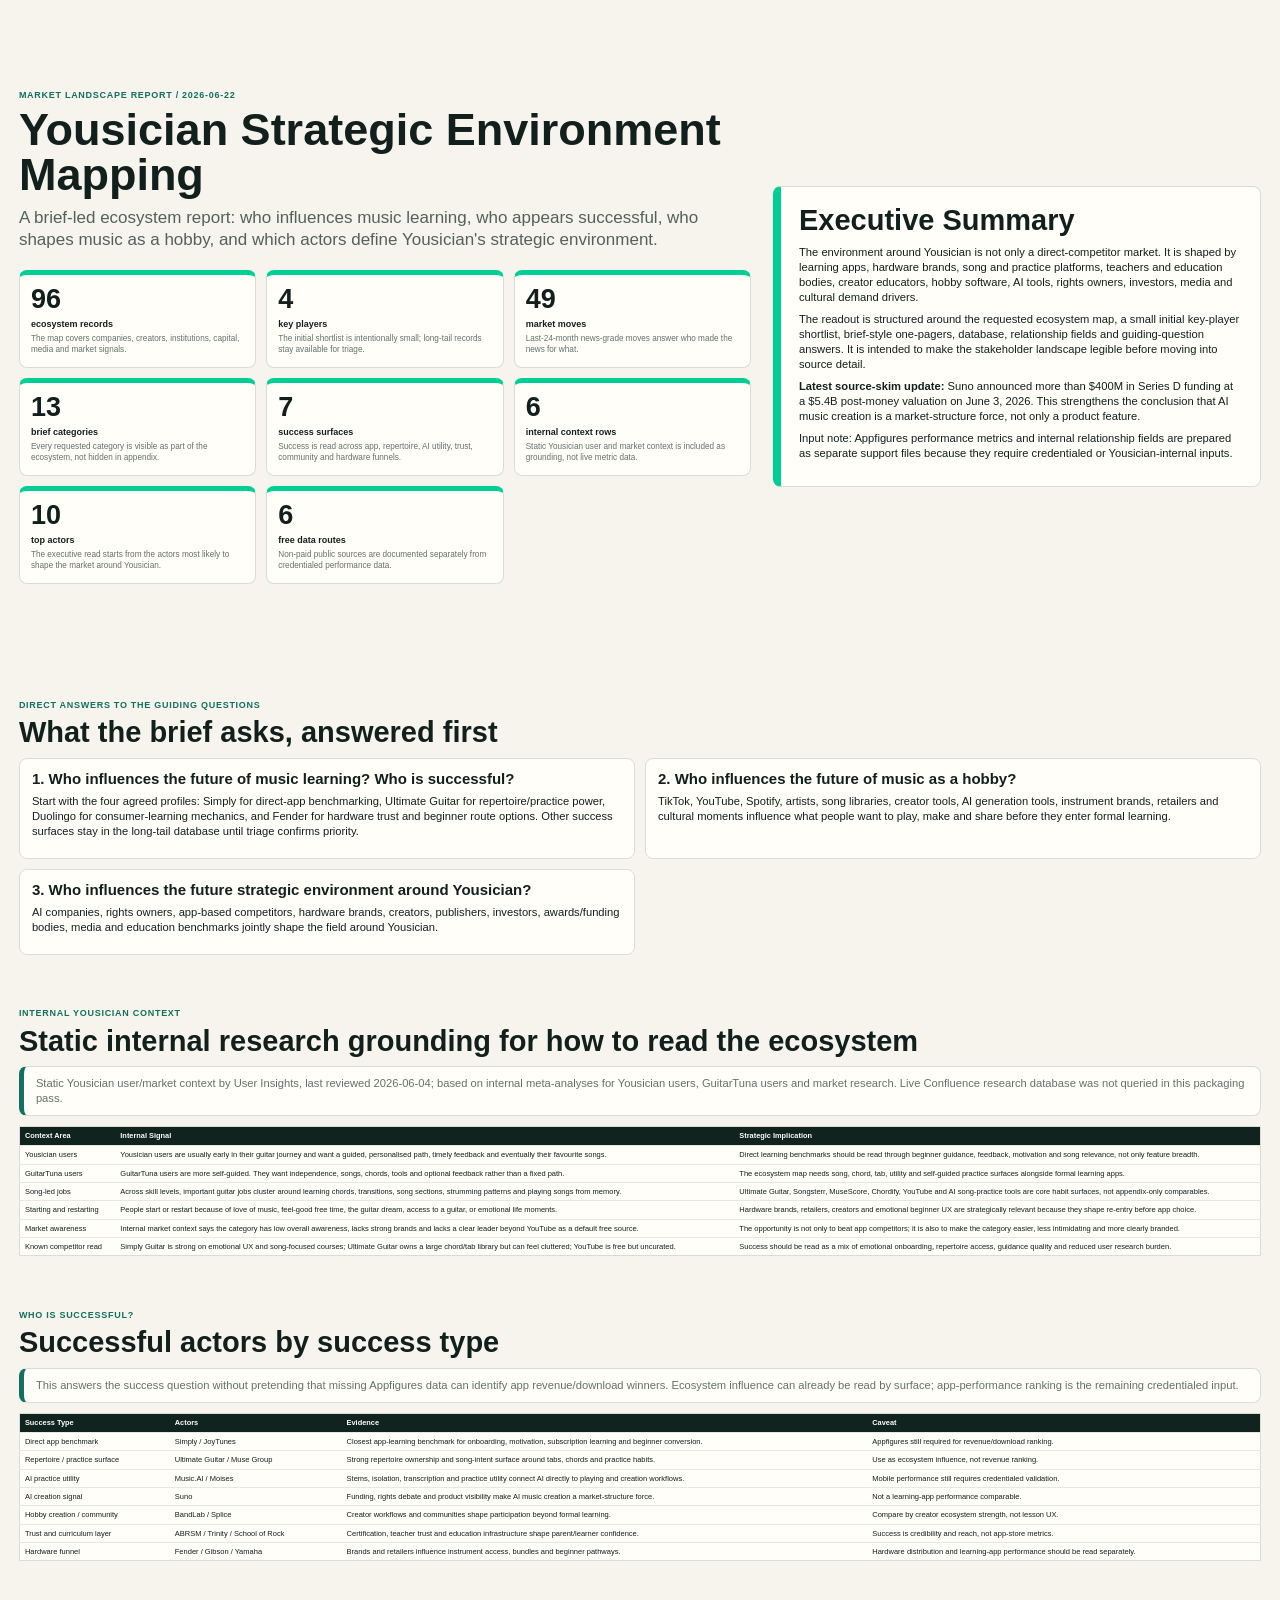
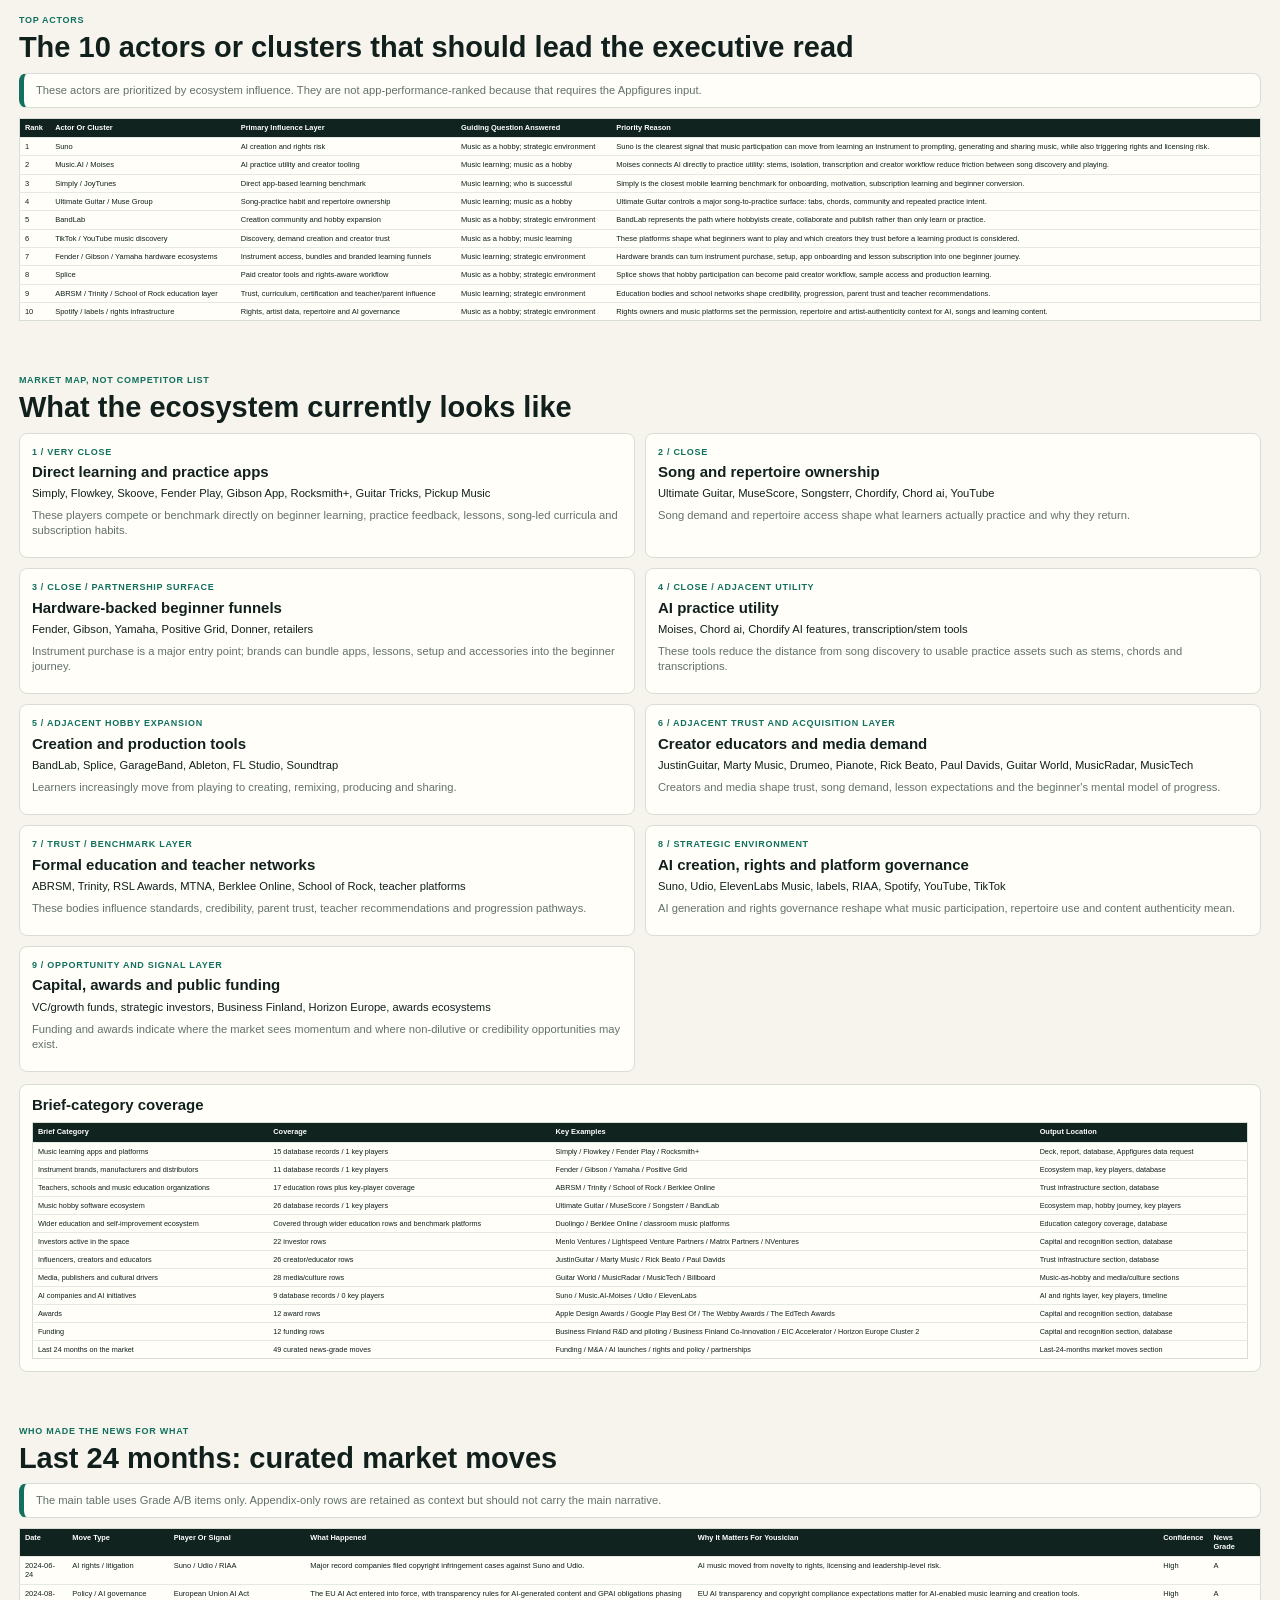
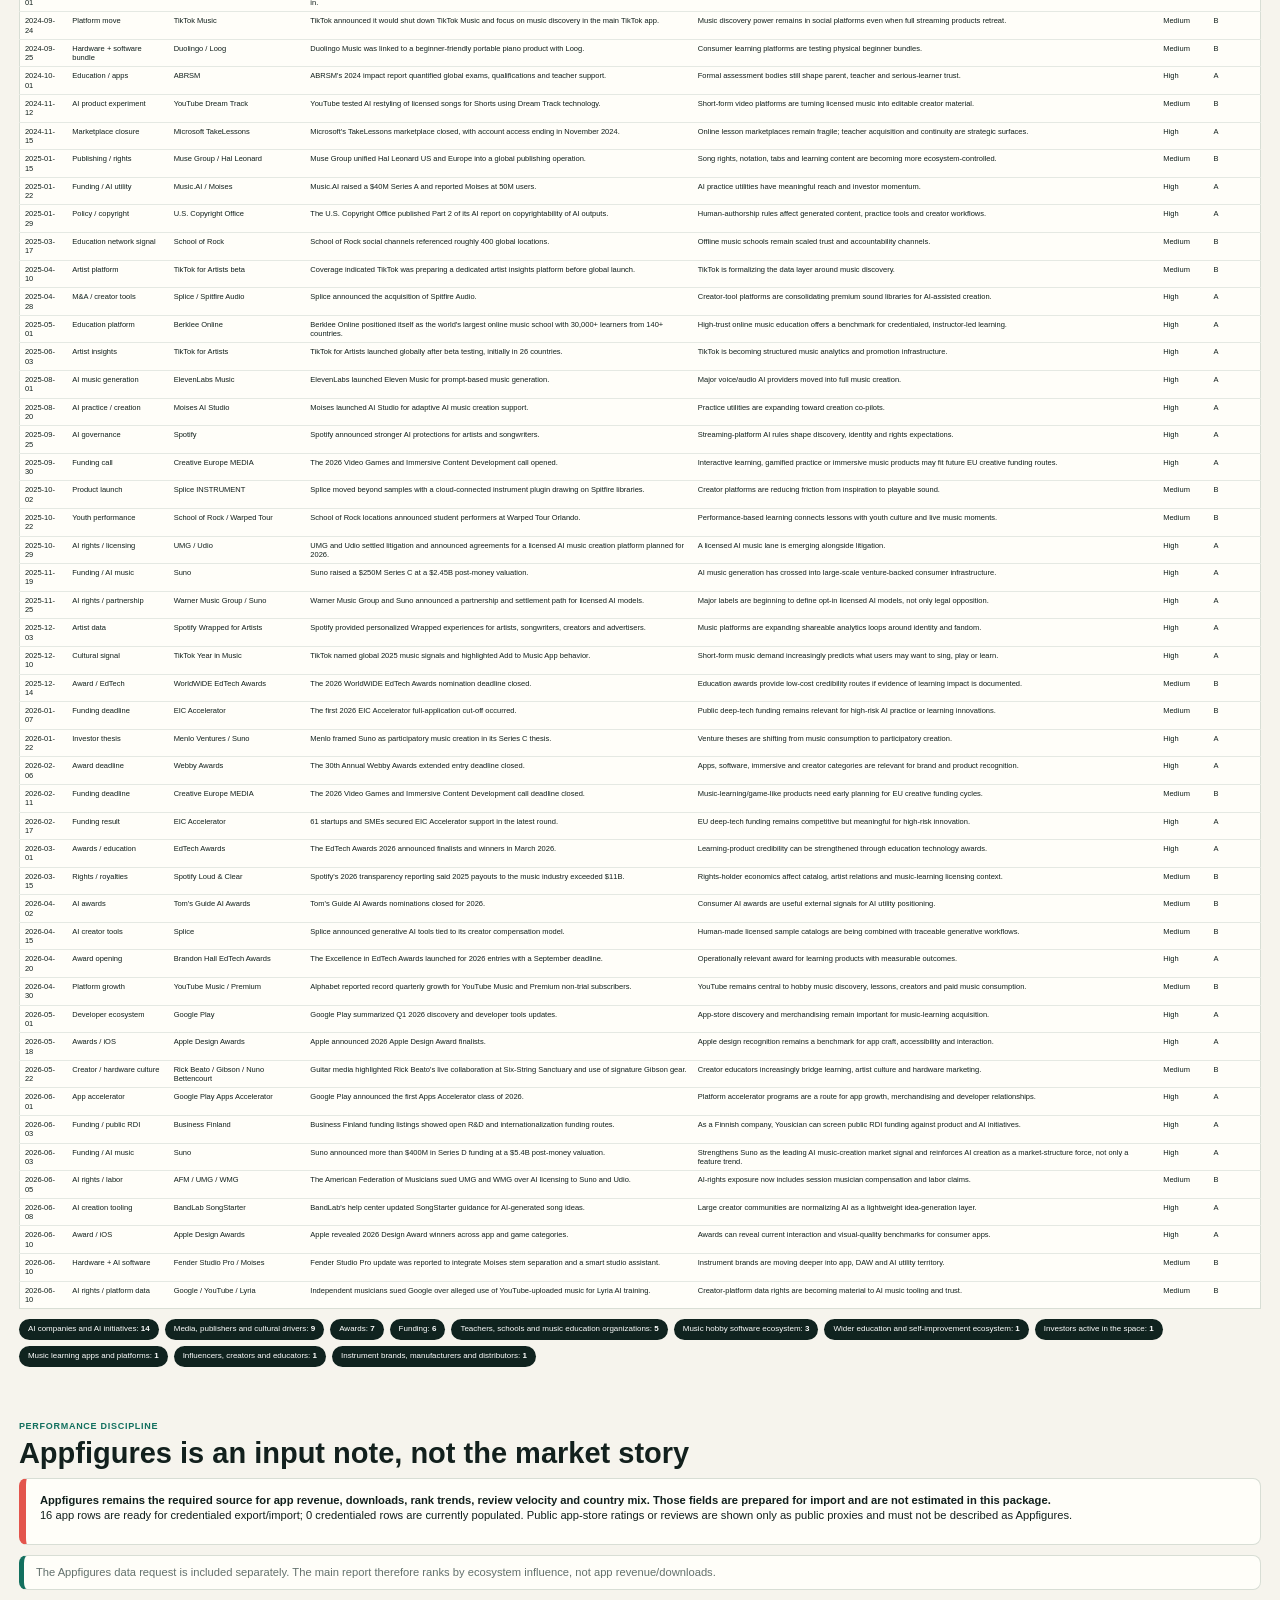
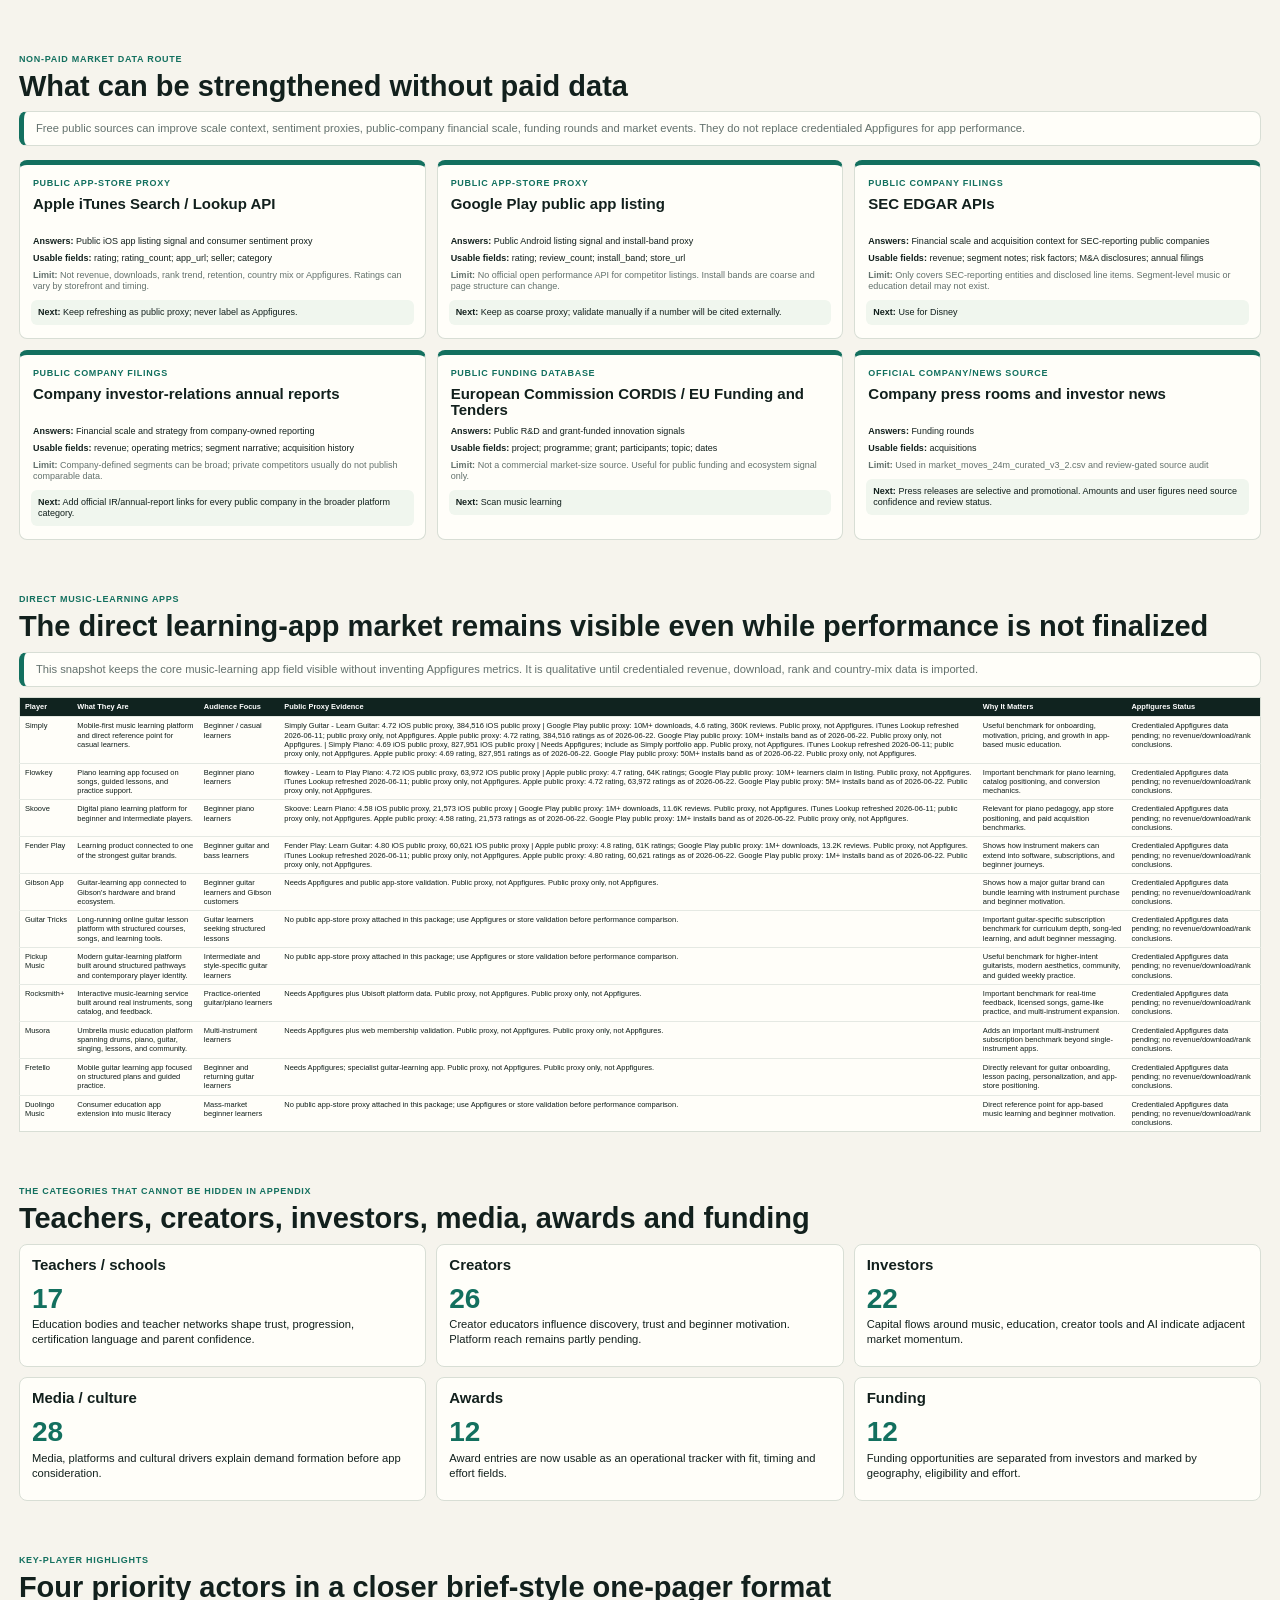
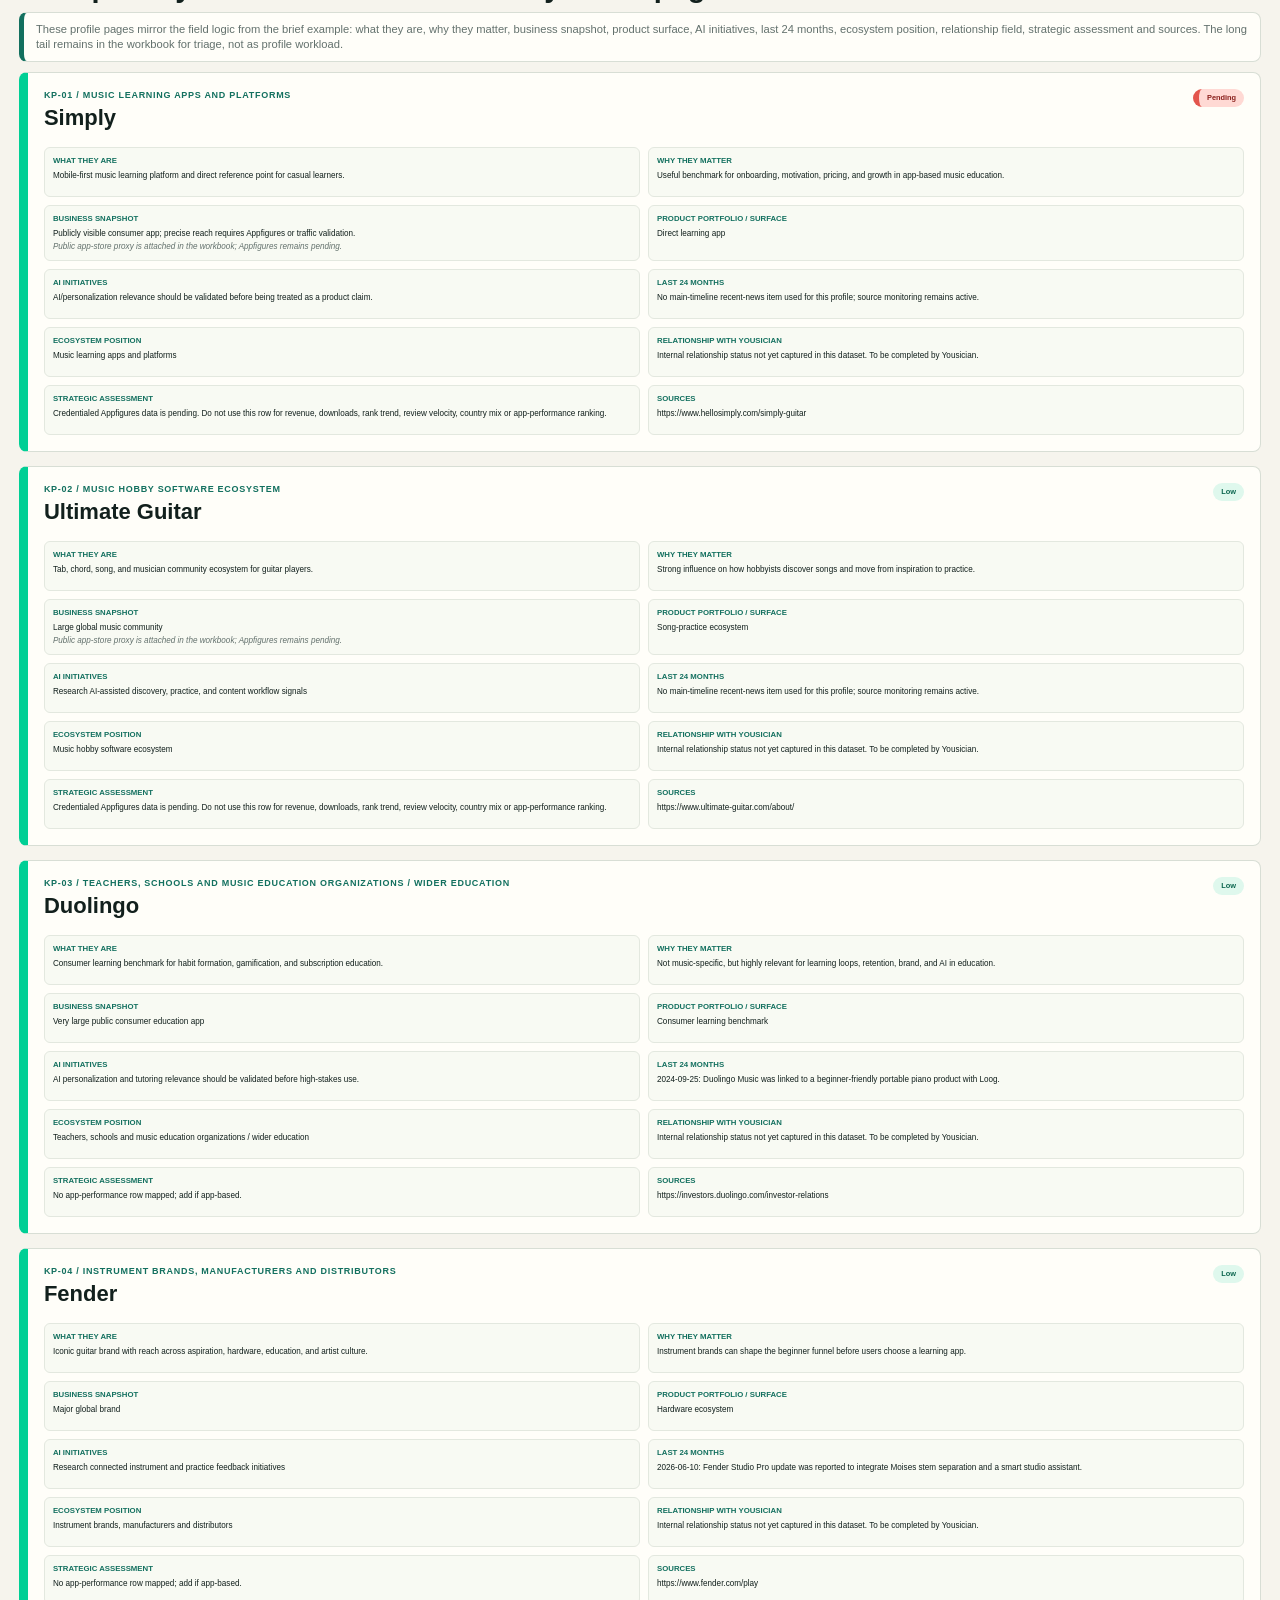
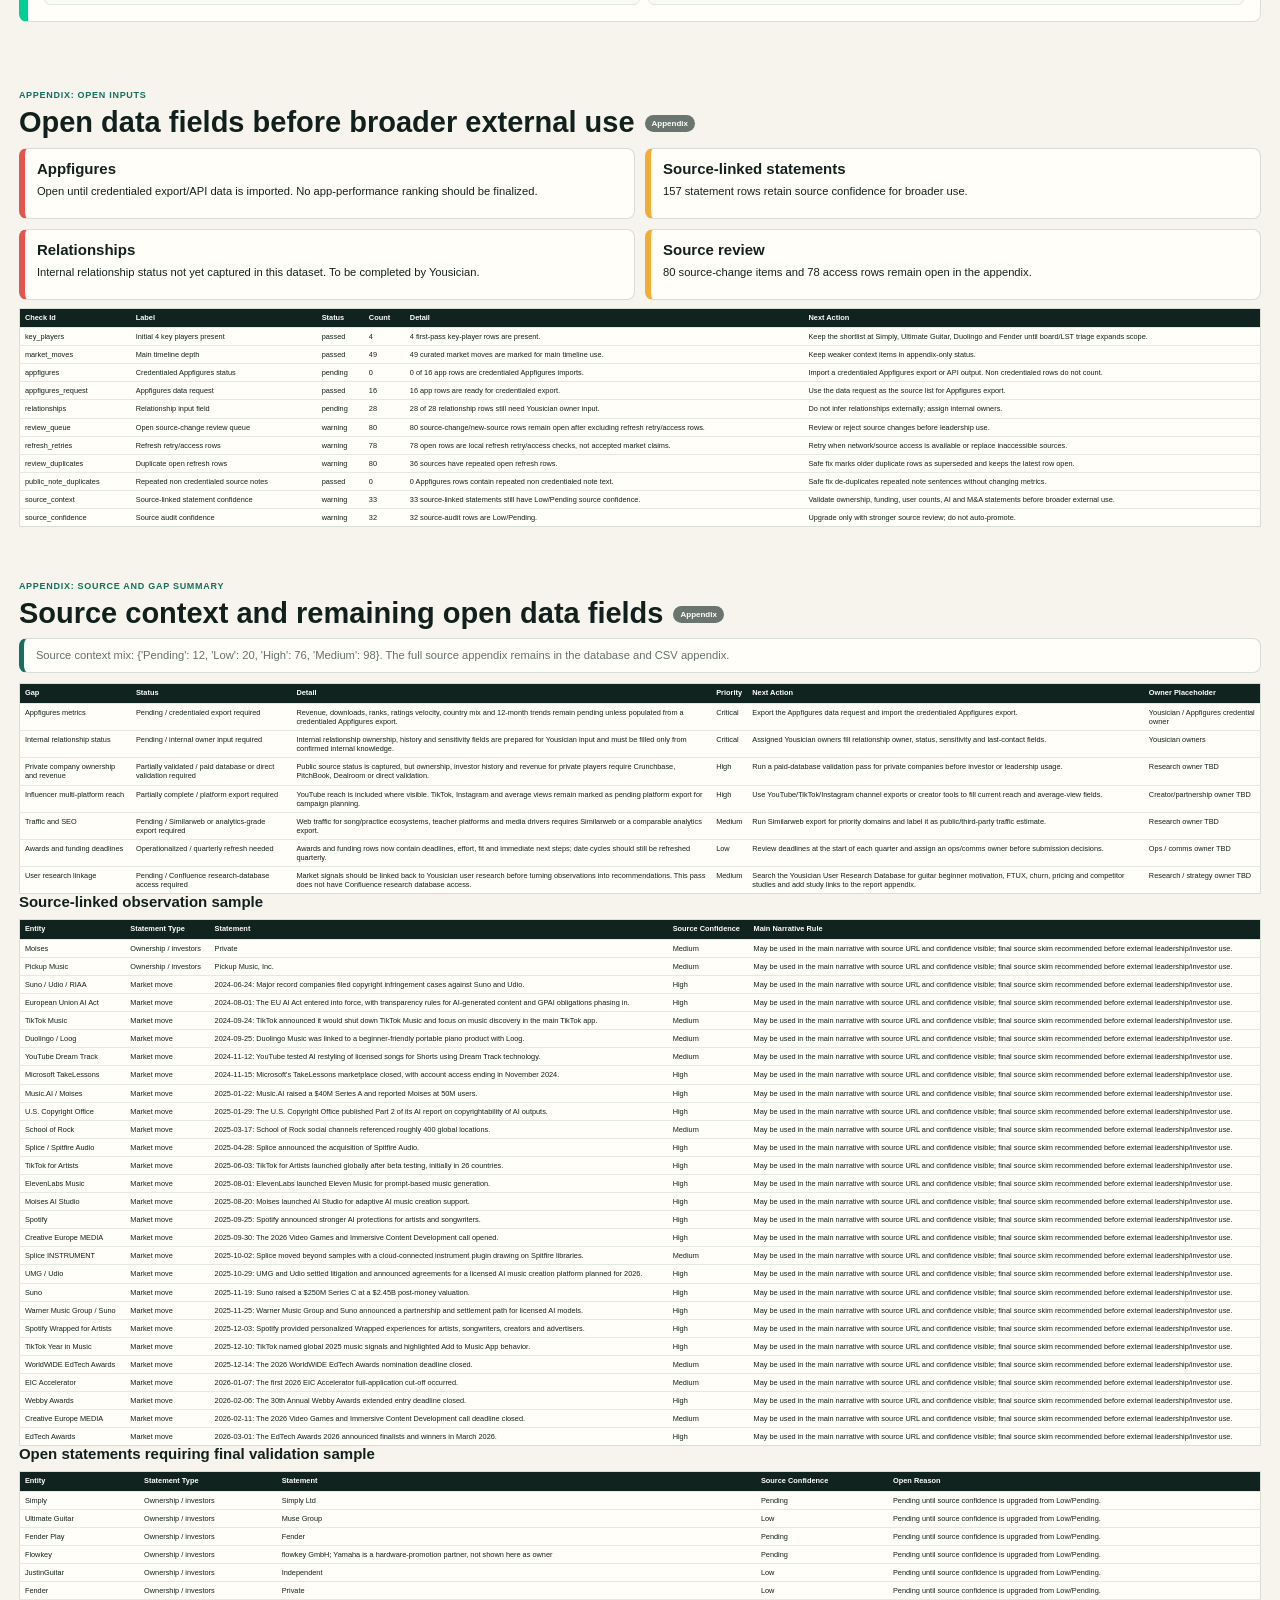
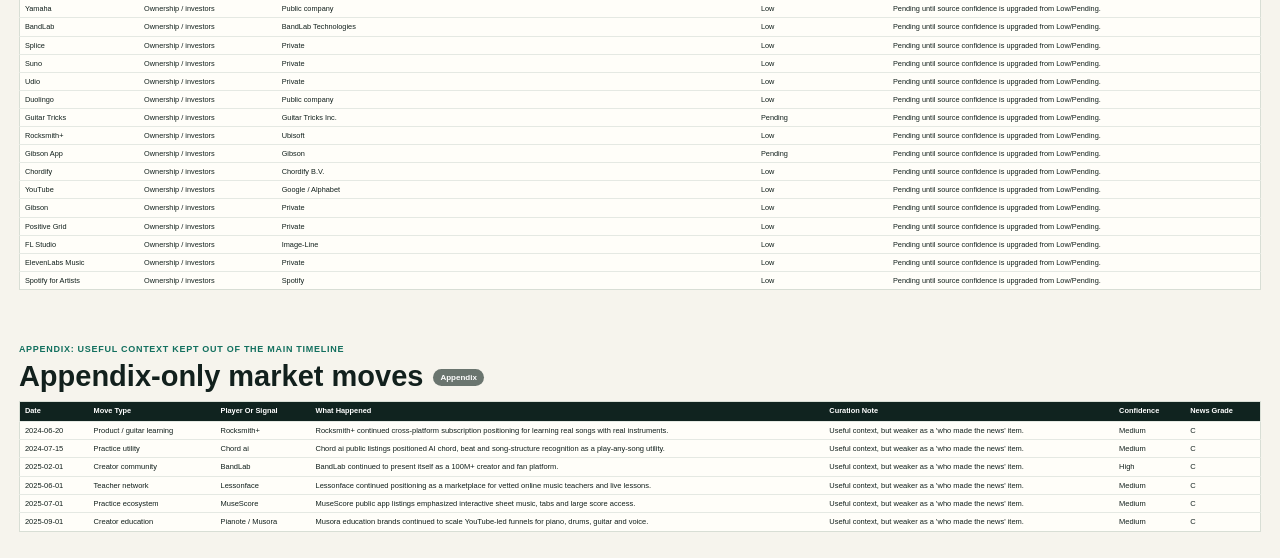
==== commit 4878c05a: "Update Yousician dashboard v142" ====
--- a/deliverables/Yousician Strategic Environment Mapping - Market Landscape Report v3.9.html
+++ b/deliverables/Yousician Strategic Environment Mapping - Market Landscape Report v3.9.html
@@ -4,27 +4,27 @@
   <meta charset="utf-8" />
   <title>Yousician Strategic Environment Mapping - Market Landscape Report</title>
   <style>
-    @page { size: A4 landscape; margin: 12mm; }
+    @page { size: A4 landscape; margin: 8mm; }
     * { box-sizing: border-box; }
     html, body { margin: 0; padding: 0; }
     body {
       background: #f6f4ed;
       color: #12201d;
       font-family: -apple-system, BlinkMacSystemFont, "Segoe UI", Arial, sans-serif;
-      font-size: 10.2px;
-      line-height: 1.36;
+      font-size: 11.2px;
+      line-height: 1.34;
       letter-spacing: 0;
     }
-    section { padding: 8mm 6mm; break-inside: auto; }
-    .hero { min-height: 170mm; display: grid; grid-template-columns: 1.2fr .8fr; gap: 22px; align-items: center; break-after: page; }
+    section { padding: 7mm 5mm; break-inside: auto; }
+    .hero { min-height: 178mm; display: grid; grid-template-columns: 1.2fr .8fr; gap: 22px; align-items: center; break-after: page; }
     .chapter { break-before: page; }
     .chapter + .chapter { margin-top: 0; }
-    .kicker, .eyebrow { margin: 0 0 6px; text-transform: uppercase; font-weight: 800; color: #13705f; font-size: 8px; letter-spacing: .08em; }
-    h1 { margin: 0 0 10px; font-size: 40px; line-height: 1.02; letter-spacing: 0; max-width: 760px; }
-    h2 { margin: 0 0 10px; font-size: 25px; line-height: 1.08; letter-spacing: 0; }
-    h3 { margin: 0 0 6px; font-size: 13px; line-height: 1.16; letter-spacing: 0; }
+    .kicker, .eyebrow { margin: 0 0 6px; text-transform: uppercase; font-weight: 800; color: #13705f; font-size: 9px; letter-spacing: .08em; }
+    h1 { margin: 0 0 10px; font-size: 45px; line-height: 1; letter-spacing: 0; max-width: 780px; }
+    h2 { margin: 0 0 10px; font-size: 29px; line-height: 1.05; letter-spacing: 0; }
+    h3 { margin: 0 0 6px; font-size: 15px; line-height: 1.13; letter-spacing: 0; }
     p { margin: 0 0 7px; }
-    .lead { max-width: 760px; font-size: 15px; color: #53615d; }
+    .lead { max-width: 760px; font-size: 17px; color: #53615d; }
     .summary-box, .warning, .note, article, .metric, .category-panel, .category-row {
       background: #fffef9;
       border: 1px solid #d8ded5;
@@ -42,6 +42,11 @@
     .answer-grid article, .ecosystem-grid article, .four-pack article, .gate-grid article { padding: 12px; break-inside: avoid; }
     .four-pack { grid-template-columns: repeat(3, 1fr); }
     .four-pack strong { display: block; font-size: 28px; color: #13705f; }
+    .free-source-grid { display: grid; grid-template-columns: repeat(3, 1fr); gap: 11px; margin-top: 14px; }
+    .free-source-grid article { padding: 13px; min-height: 118px; border-top: 5px solid #13705f; break-inside: avoid; }
+    .free-source-grid h3 { min-height: 34px; }
+    .free-source-grid p { margin-bottom: 6px; font-size: 9px; line-height: 1.24; }
+    .free-source-grid .next-action { margin: 8px -2px 0; padding: 7px; background: #f0f6ee; border-radius: 6px; }
     .category-panel { margin-top: 12px; padding: 12px; }
     .category-row { display: flex; justify-content: space-between; gap: 12px; padding: 8px 10px; margin-top: 6px; }
     .muted, .note { color: #63716d; }
@@ -87,7 +92,7 @@
   
       <section class="hero">
         <div>
-          <p class="kicker">Market landscape report / 2026-06-14</p>
+          <p class="kicker">Market landscape report / 2026-06-22</p>
           <h1>Yousician Strategic Environment Mapping</h1>
           <p class="lead">A brief-led ecosystem report: who influences music learning, who appears successful, who shapes music as a hobby, and which actors define Yousician's strategic environment.</p>
           <div class="metrics">
@@ -98,9 +103,9 @@
       </div>
     
       <div class="metric ready">
-        <strong>28</strong>
+        <strong>4</strong>
         <span>key players</span>
-        <p>All priority actors/clusters are summarized with role, reach, ownership and relevance.</p>
+        <p>The initial shortlist is intentionally small; long-tail records stay available for triage.</p>
       </div>
     
       <div class="metric ready">
@@ -110,7 +115,7 @@
       </div>
     
       <div class="metric ready">
-        <strong>12</strong>
+        <strong>13</strong>
         <span>brief categories</span>
         <p>Every requested category is visible as part of the ecosystem, not hidden in appendix.</p>
       </div>
@@ -132,12 +137,18 @@
         <span>top actors</span>
         <p>The executive read starts from the actors most likely to shape the market around Yousician.</p>
       </div>
+    
+      <div class="metric ready">
+        <strong>6</strong>
+        <span>free data routes</span>
+        <p>Non-paid public sources are documented separately from credentialed performance data.</p>
+      </div>
     </div>
         </div>
         <aside class="summary-box">
           <h2>Executive Summary</h2>
           <p>The environment around Yousician is not only a direct-competitor market. It is shaped by learning apps, hardware brands, song and practice platforms, teachers and education bodies, creator educators, hobby software, AI tools, rights owners, investors, media and cultural demand drivers.</p>
-          <p>The readout is structured around the requested ecosystem map, key players, brief-style one-pagers, database, relationship fields and guiding-question answers. It is intended to make the stakeholder landscape legible before moving into source detail.</p>
+          <p>The readout is structured around the requested ecosystem map, a small initial key-player shortlist, brief-style one-pagers, database, relationship fields and guiding-question answers. It is intended to make the stakeholder landscape legible before moving into source detail.</p>
           <p><b>Latest source-skim update:</b> Suno announced more than $400M in Series D funding at a $5.4B post-money valuation on June 3, 2026. This strengthens the conclusion that AI music creation is a market-structure force, not only a product feature.</p>
           <p class="small-note">Input note: Appfigures performance metrics and internal relationship fields are prepared as separate support files because they require credentialed or Yousician-internal inputs.</p>
         </aside>
@@ -147,7 +158,7 @@
         <p class="kicker">Direct answers to the guiding questions</p>
         <h2>What the brief asks, answered first</h2>
         <div class="answer-grid">
-          <article><h3>1. Who influences the future of music learning? Who is successful?</h3><p>Direct learning apps, song/practice systems, AI practice utilities, teacher/creator educators, education benchmarks and hardware-backed funnels shape learning. Success is clearest by type: Simply for direct-app benchmarking, Ultimate Guitar for repertoire, Moises for AI practice utility, Suno for AI creation, BandLab/Splice for hobby creation, ABRSM/Trinity/School of Rock for trust, and Fender/Gibson/Yamaha for hardware funnels.</p></article>
+          <article><h3>1. Who influences the future of music learning? Who is successful?</h3><p>Start with the four agreed profiles: Simply for direct-app benchmarking, Ultimate Guitar for repertoire/practice power, Duolingo for consumer-learning mechanics, and Fender for hardware trust and beginner route options. Other success surfaces stay in the long-tail database until triage confirms priority.</p></article>
           <article><h3>2. Who influences the future of music as a hobby?</h3><p>TikTok, YouTube, Spotify, artists, song libraries, creator tools, AI generation tools, instrument brands, retailers and cultural moments influence what people want to play, make and share before they enter formal learning.</p></article>
           <article><h3>3. Who influences the future strategic environment around Yousician?</h3><p>AI companies, rights owners, app-based competitors, hardware brands, creators, publishers, investors, awards/funding bodies, media and education benchmarks jointly shape the field around Yousician.</p></article>
         </div>
@@ -243,7 +254,7 @@
         </div>
         <div class="category-panel">
           <h3>Brief-category coverage</h3>
-          <table class='category-table'><thead><tr><th>Brief Category</th><th>Coverage</th><th>Key Examples</th><th>Output Location</th></tr></thead><tbody><tr><td>Music learning apps and platforms</td><td>15 database records / 9 key players</td><td>Simply / Flowkey / Fender Play / Rocksmith+</td><td>Deck, report, database, Appfigures data request</td></tr><tr><td>Instrument brands, manufacturers and distributors</td><td>11 database records / 4 key players</td><td>Fender / Gibson / Yamaha / Positive Grid</td><td>Ecosystem map, key players, database</td></tr><tr><td>Teachers, schools and music education organizations</td><td>17 education rows plus key-player coverage</td><td>ABRSM / Trinity / School of Rock / Berklee Online</td><td>Trust infrastructure section, database</td></tr><tr><td>Music hobby software ecosystem</td><td>26 database records / 8 key players</td><td>Ultimate Guitar / MuseScore / Songsterr / BandLab</td><td>Ecosystem map, hobby journey, key players</td></tr><tr><td>Wider education and self-improvement ecosystem</td><td>Covered through wider education rows and benchmark platforms</td><td>Duolingo / Berklee Online / classroom music platforms</td><td>Education category coverage, database</td></tr><tr><td>Investors active in the space</td><td>22 investor rows</td><td>Menlo Ventures / Lightspeed Venture Partners / Matrix Partners / NVentures</td><td>Capital and recognition section, database</td></tr><tr><td>Influencers, creators and educators</td><td>26 creator/educator rows</td><td>JustinGuitar / Marty Music / Rick Beato / Paul Davids</td><td>Trust infrastructure section, database</td></tr><tr><td>Media, publishers and cultural drivers</td><td>28 media/culture rows</td><td>Guitar World / MusicRadar / MusicTech / Billboard</td><td>Music-as-hobby and media/culture sections</td></tr><tr><td>AI companies and AI initiatives</td><td>9 database records / 4 key players</td><td>Suno / Music.AI-Moises / Udio / ElevenLabs</td><td>AI and rights layer, key players, timeline</td></tr><tr><td>Awards</td><td>12 award rows</td><td>Apple Design Awards / Google Play Best Of / The Webby Awards / The EdTech Awards</td><td>Capital and recognition section, database</td></tr><tr><td>Funding</td><td>12 funding rows</td><td>Business Finland R&amp;D and piloting / Business Finland Co-Innovation / EIC Accelerator / Horizon Europe Cluster 2</td><td>Capital and recognition section, database</td></tr><tr><td>Last 24 months on the market</td><td>49 curated news-grade moves</td><td>Funding / M&amp;A / AI launches / rights and policy / partnerships</td><td>Last-24-months market moves section</td></tr></tbody></table>
+          <table class='category-table'><thead><tr><th>Brief Category</th><th>Coverage</th><th>Key Examples</th><th>Output Location</th></tr></thead><tbody><tr><td>Music learning apps and platforms</td><td>15 database records / 1 key players</td><td>Simply / Flowkey / Fender Play / Rocksmith+</td><td>Deck, report, database, Appfigures data request</td></tr><tr><td>Instrument brands, manufacturers and distributors</td><td>11 database records / 1 key players</td><td>Fender / Gibson / Yamaha / Positive Grid</td><td>Ecosystem map, key players, database</td></tr><tr><td>Teachers, schools and music education organizations</td><td>17 education rows plus key-player coverage</td><td>ABRSM / Trinity / School of Rock / Berklee Online</td><td>Trust infrastructure section, database</td></tr><tr><td>Music hobby software ecosystem</td><td>26 database records / 1 key players</td><td>Ultimate Guitar / MuseScore / Songsterr / BandLab</td><td>Ecosystem map, hobby journey, key players</td></tr><tr><td>Wider education and self-improvement ecosystem</td><td>Covered through wider education rows and benchmark platforms</td><td>Duolingo / Berklee Online / classroom music platforms</td><td>Education category coverage, database</td></tr><tr><td>Investors active in the space</td><td>22 investor rows</td><td>Menlo Ventures / Lightspeed Venture Partners / Matrix Partners / NVentures</td><td>Capital and recognition section, database</td></tr><tr><td>Influencers, creators and educators</td><td>26 creator/educator rows</td><td>JustinGuitar / Marty Music / Rick Beato / Paul Davids</td><td>Trust infrastructure section, database</td></tr><tr><td>Media, publishers and cultural drivers</td><td>28 media/culture rows</td><td>Guitar World / MusicRadar / MusicTech / Billboard</td><td>Music-as-hobby and media/culture sections</td></tr><tr><td>AI companies and AI initiatives</td><td>9 database records / 0 key players</td><td>Suno / Music.AI-Moises / Udio / ElevenLabs</td><td>AI and rights layer, key players, timeline</td></tr><tr><td>Awards</td><td>12 award rows</td><td>Apple Design Awards / Google Play Best Of / The Webby Awards / The EdTech Awards</td><td>Capital and recognition section, database</td></tr><tr><td>Funding</td><td>12 funding rows</td><td>Business Finland R&amp;D and piloting / Business Finland Co-Innovation / EIC Accelerator / Horizon Europe Cluster 2</td><td>Capital and recognition section, database</td></tr><tr><td>Last 24 months on the market</td><td>49 curated news-grade moves</td><td>Funding / M&amp;A / AI launches / rights and policy / partnerships</td><td>Last-24-months market moves section</td></tr></tbody></table>
         </div>
       </section>
 
@@ -268,10 +279,71 @@
       </section>
 
       <section class="chapter">
+        <p class="kicker">Non-paid market data route</p>
+        <h2>What can be strengthened without paid data</h2>
+        <p class="note">Free public sources can improve scale context, sentiment proxies, public-company financial scale, funding rounds and market events. They do not replace credentialed Appfigures for app performance.</p>
+        <div class='free-source-grid'>
+            <article>
+              <p class="eyebrow">Public app-store proxy</p>
+              <h3>Apple iTunes Search / Lookup API</h3>
+              <p><b>Answers:</b> Public iOS app listing signal and consumer sentiment proxy</p>
+              <p><b>Usable fields:</b> rating; rating_count; app_url; seller; category</p>
+              <p class="muted"><b>Limit:</b> Not revenue, downloads, rank trend, retention, country mix or Appfigures. Ratings can vary by storefront and timing.</p>
+              <p class="next-action"><b>Next:</b> Keep refreshing as public proxy; never label as Appfigures.</p>
+            </article>
+            
+            <article>
+              <p class="eyebrow">Public app-store proxy</p>
+              <h3>Google Play public app listing</h3>
+              <p><b>Answers:</b> Public Android listing signal and install-band proxy</p>
+              <p><b>Usable fields:</b> rating; review_count; install_band; store_url</p>
+              <p class="muted"><b>Limit:</b> No official open performance API for competitor listings. Install bands are coarse and page structure can change.</p>
+              <p class="next-action"><b>Next:</b> Keep as coarse proxy; validate manually if a number will be cited externally.</p>
+            </article>
+            
+            <article>
+              <p class="eyebrow">Public company filings</p>
+              <h3>SEC EDGAR APIs</h3>
+              <p><b>Answers:</b> Financial scale and acquisition context for SEC-reporting public companies</p>
+              <p><b>Usable fields:</b> revenue; segment notes; risk factors; M&amp;A disclosures; annual filings</p>
+              <p class="muted"><b>Limit:</b> Only covers SEC-reporting entities and disclosed line items. Segment-level music or education detail may not exist.</p>
+              <p class="next-action"><b>Next:</b> Use for Disney</p>
+            </article>
+            
+            <article>
+              <p class="eyebrow">Public company filings</p>
+              <h3>Company investor-relations annual reports</h3>
+              <p><b>Answers:</b> Financial scale and strategy from company-owned reporting</p>
+              <p><b>Usable fields:</b> revenue; operating metrics; segment narrative; acquisition history</p>
+              <p class="muted"><b>Limit:</b> Company-defined segments can be broad; private competitors usually do not publish comparable data.</p>
+              <p class="next-action"><b>Next:</b> Add official IR/annual-report links for every public company in the broader platform category.</p>
+            </article>
+            
+            <article>
+              <p class="eyebrow">Public funding database</p>
+              <h3>European Commission CORDIS / EU Funding and Tenders</h3>
+              <p><b>Answers:</b> Public R&amp;D and grant-funded innovation signals</p>
+              <p><b>Usable fields:</b> project; programme; grant; participants; topic; dates</p>
+              <p class="muted"><b>Limit:</b> Not a commercial market-size source. Useful for public funding and ecosystem signal only.</p>
+              <p class="next-action"><b>Next:</b> Scan music learning</p>
+            </article>
+            
+            <article>
+              <p class="eyebrow">Official company/news source</p>
+              <h3>Company press rooms and investor news</h3>
+              <p><b>Answers:</b> Funding rounds</p>
+              <p><b>Usable fields:</b> acquisitions</p>
+              <p class="muted"><b>Limit:</b> Used in market_moves_24m_curated_v3_2.csv and review-gated source audit</p>
+              <p class="next-action"><b>Next:</b> Press releases are selective and promotional. Amounts and user figures need source confidence and review status.</p>
+            </article>
+            </div>
+      </section>
+
+      <section class="chapter">
         <p class="kicker">Direct music-learning apps</p>
         <h2>The direct learning-app market remains visible even while performance is not finalized</h2>
         <p class="note">This snapshot keeps the core music-learning app field visible without inventing Appfigures metrics. It is qualitative until credentialed revenue, download, rank and country-mix data is imported.</p>
-        <table class='executive-table'><thead><tr><th>Player</th><th>What They Are</th><th>Audience Focus</th><th>Public Proxy Evidence</th><th>Why It Matters</th><th>Appfigures Status</th></tr></thead><tbody><tr><td>Simply</td><td>Mobile-first music learning platform and direct reference point for casual learners.</td><td>Beginner / casual learners</td><td>Simply Guitar - Learn Guitar: 4.72 iOS public proxy, 383,142 iOS public proxy | Google Play public proxy: 10M+ downloads, 4.6 rating, 360K reviews. Public proxy, not Appfigures. iTunes Lookup refreshed 2026-06-11; public proxy only, not Appfigures. | Simply Piano: 4.69 iOS public proxy, 824,845 iOS public proxy | Needs Appfigures; include as Simply portfolio app. Public proxy, not Appfigures. iTunes Lookup refreshed 2026-06-11; public proxy only, not Appfigures.</td><td>Useful benchmark for onboarding, motivation, pricing, and growth in app-based music education.</td><td>Credentialed Appfigures data pending; no revenue/download/rank conclusions.</td></tr><tr><td>Flowkey</td><td>Piano learning app focused on songs, guided lessons, and practice support.</td><td>Beginner piano learners</td><td>flowkey - Learn to Play Piano: 4.72 iOS public proxy, 63,813 iOS public proxy | Apple public proxy: 4.7 rating, 64K ratings; Google Play public proxy: 10M+ learners claim in listing. Public proxy, not Appfigures. iTunes Lookup refreshed 2026-06-11; public proxy only, not Appfigures.</td><td>Important benchmark for piano learning, catalog positioning, and conversion mechanics.</td><td>Credentialed Appfigures data pending; no revenue/download/rank conclusions.</td></tr><tr><td>Skoove</td><td>Digital piano learning platform for beginner and intermediate players.</td><td>Beginner piano learners</td><td>Skoove: Learn Piano: 4.58 iOS public proxy, 21,500 iOS public proxy | Google Play public proxy: 1M+ downloads, 11.6K reviews. Public proxy, not Appfigures. iTunes Lookup refreshed 2026-06-11; public proxy only, not Appfigures.</td><td>Relevant for piano pedagogy, app store positioning, and paid acquisition benchmarks.</td><td>Credentialed Appfigures data pending; no revenue/download/rank conclusions.</td></tr><tr><td>Fender Play</td><td>Learning product connected to one of the strongest guitar brands.</td><td>Beginner guitar and bass learners</td><td>Fender Play: Learn Guitar: 4.80 iOS public proxy, 60,626 iOS public proxy | Apple public proxy: 4.8 rating, 61K ratings; Google Play public proxy: 1M+ downloads, 13.2K reviews. Public proxy, not Appfigures. iTunes Lookup refreshed 2026-06-11; public proxy only, not Appfigures.</td><td>Shows how instrument makers can extend into software, subscriptions, and beginner journeys.</td><td>Credentialed Appfigures data pending; no revenue/download/rank conclusions.</td></tr><tr><td>Gibson App</td><td>Guitar-learning app connected to Gibson&#x27;s hardware and brand ecosystem.</td><td>Beginner guitar learners and Gibson customers</td><td>Needs Appfigures and public app-store validation. Public proxy, not Appfigures.</td><td>Shows how a major guitar brand can bundle learning with instrument purchase and beginner motivation.</td><td>Credentialed Appfigures data pending; no revenue/download/rank conclusions.</td></tr><tr><td>Guitar Tricks</td><td>Long-running online guitar lesson platform with structured courses, songs, and learning tools.</td><td>Guitar learners seeking structured lessons</td><td>No public app-store proxy attached in this package; use Appfigures or store validation before performance comparison.</td><td>Important guitar-specific subscription benchmark for curriculum depth, song-led learning, and adult beginner messaging.</td><td>Credentialed Appfigures data pending; no revenue/download/rank conclusions.</td></tr><tr><td>Pickup Music</td><td>Modern guitar-learning platform built around structured pathways and contemporary player identity.</td><td>Intermediate and style-specific guitar learners</td><td>No public app-store proxy attached in this package; use Appfigures or store validation before performance comparison.</td><td>Useful benchmark for higher-intent guitarists, modern aesthetics, community, and guided weekly practice.</td><td>Credentialed Appfigures data pending; no revenue/download/rank conclusions.</td></tr><tr><td>Rocksmith+</td><td>Interactive music-learning service built around real instruments, song catalog, and feedback.</td><td>Practice-oriented guitar/piano learners</td><td>Needs Appfigures plus Ubisoft platform data. Public proxy, not Appfigures.</td><td>Important benchmark for real-time feedback, licensed songs, game-like practice, and multi-instrument expansion.</td><td>Credentialed Appfigures data pending; no revenue/download/rank conclusions.</td></tr><tr><td>Musora</td><td>Umbrella music education platform spanning drums, piano, guitar, singing, lessons, and community.</td><td>Multi-instrument learners</td><td>Needs Appfigures plus web membership validation. Public proxy, not Appfigures.</td><td>Adds an important multi-instrument subscription benchmark beyond single-instrument apps.</td><td>Credentialed Appfigures data pending; no revenue/download/rank conclusions.</td></tr><tr><td>Fretello</td><td>Mobile guitar learning app focused on structured plans and guided practice.</td><td>Beginner and returning guitar learners</td><td>Needs Appfigures; specialist guitar-learning app. Public proxy, not Appfigures.</td><td>Directly relevant for guitar onboarding, lesson pacing, personalization, and app-store positioning.</td><td>Credentialed Appfigures data pending; no revenue/download/rank conclusions.</td></tr><tr><td>Duolingo Music</td><td>Consumer education app extension into music literacy</td><td>Mass-market beginner learners</td><td>No public app-store proxy attached in this package; use Appfigures or store validation before performance comparison.</td><td>Direct reference point for app-based music learning and beginner motivation.</td><td>Credentialed Appfigures data pending; no revenue/download/rank conclusions.</td></tr></tbody></table>
+        <table class='executive-table'><thead><tr><th>Player</th><th>What They Are</th><th>Audience Focus</th><th>Public Proxy Evidence</th><th>Why It Matters</th><th>Appfigures Status</th></tr></thead><tbody><tr><td>Simply</td><td>Mobile-first music learning platform and direct reference point for casual learners.</td><td>Beginner / casual learners</td><td>Simply Guitar - Learn Guitar: 4.72 iOS public proxy, 384,516 iOS public proxy | Google Play public proxy: 10M+ downloads, 4.6 rating, 360K reviews. Public proxy, not Appfigures. iTunes Lookup refreshed 2026-06-11; public proxy only, not Appfigures. Apple public proxy: 4.72 rating, 384,516 ratings as of 2026-06-22. Google Play public proxy: 10M+ installs band as of 2026-06-22. Public proxy only, not Appfigures. | Simply Piano: 4.69 iOS public proxy, 827,951 iOS public proxy | Needs Appfigures; include as Simply portfolio app. Public proxy, not Appfigures. iTunes Lookup refreshed 2026-06-11; public proxy only, not Appfigures. Apple public proxy: 4.69 rating, 827,951 ratings as of 2026-06-22. Google Play public proxy: 50M+ installs band as of 2026-06-22. Public proxy only, not Appfigures.</td><td>Useful benchmark for onboarding, motivation, pricing, and growth in app-based music education.</td><td>Credentialed Appfigures data pending; no revenue/download/rank conclusions.</td></tr><tr><td>Flowkey</td><td>Piano learning app focused on songs, guided lessons, and practice support.</td><td>Beginner piano learners</td><td>flowkey - Learn to Play Piano: 4.72 iOS public proxy, 63,972 iOS public proxy | Apple public proxy: 4.7 rating, 64K ratings; Google Play public proxy: 10M+ learners claim in listing. Public proxy, not Appfigures. iTunes Lookup refreshed 2026-06-11; public proxy only, not Appfigures. Apple public proxy: 4.72 rating, 63,972 ratings as of 2026-06-22. Google Play public proxy: 5M+ installs band as of 2026-06-22. Public proxy only, not Appfigures.</td><td>Important benchmark for piano learning, catalog positioning, and conversion mechanics.</td><td>Credentialed Appfigures data pending; no revenue/download/rank conclusions.</td></tr><tr><td>Skoove</td><td>Digital piano learning platform for beginner and intermediate players.</td><td>Beginner piano learners</td><td>Skoove: Learn Piano: 4.58 iOS public proxy, 21,573 iOS public proxy | Google Play public proxy: 1M+ downloads, 11.6K reviews. Public proxy, not Appfigures. iTunes Lookup refreshed 2026-06-11; public proxy only, not Appfigures. Apple public proxy: 4.58 rating, 21,573 ratings as of 2026-06-22. Google Play public proxy: 1M+ installs band as of 2026-06-22. Public proxy only, not Appfigures.</td><td>Relevant for piano pedagogy, app store positioning, and paid acquisition benchmarks.</td><td>Credentialed Appfigures data pending; no revenue/download/rank conclusions.</td></tr><tr><td>Fender Play</td><td>Learning product connected to one of the strongest guitar brands.</td><td>Beginner guitar and bass learners</td><td>Fender Play: Learn Guitar: 4.80 iOS public proxy, 60,621 iOS public proxy | Apple public proxy: 4.8 rating, 61K ratings; Google Play public proxy: 1M+ downloads, 13.2K reviews. Public proxy, not Appfigures. iTunes Lookup refreshed 2026-06-11; public proxy only, not Appfigures. Apple public proxy: 4.80 rating, 60,621 ratings as of 2026-06-22. Google Play public proxy: 1M+ installs band as of 2026-06-22. Public proxy only, not Appfigures.</td><td>Shows how instrument makers can extend into software, subscriptions, and beginner journeys.</td><td>Credentialed Appfigures data pending; no revenue/download/rank conclusions.</td></tr><tr><td>Gibson App</td><td>Guitar-learning app connected to Gibson&#x27;s hardware and brand ecosystem.</td><td>Beginner guitar learners and Gibson customers</td><td>Needs Appfigures and public app-store validation. Public proxy, not Appfigures. Public proxy only, not Appfigures.</td><td>Shows how a major guitar brand can bundle learning with instrument purchase and beginner motivation.</td><td>Credentialed Appfigures data pending; no revenue/download/rank conclusions.</td></tr><tr><td>Guitar Tricks</td><td>Long-running online guitar lesson platform with structured courses, songs, and learning tools.</td><td>Guitar learners seeking structured lessons</td><td>No public app-store proxy attached in this package; use Appfigures or store validation before performance comparison.</td><td>Important guitar-specific subscription benchmark for curriculum depth, song-led learning, and adult beginner messaging.</td><td>Credentialed Appfigures data pending; no revenue/download/rank conclusions.</td></tr><tr><td>Pickup Music</td><td>Modern guitar-learning platform built around structured pathways and contemporary player identity.</td><td>Intermediate and style-specific guitar learners</td><td>No public app-store proxy attached in this package; use Appfigures or store validation before performance comparison.</td><td>Useful benchmark for higher-intent guitarists, modern aesthetics, community, and guided weekly practice.</td><td>Credentialed Appfigures data pending; no revenue/download/rank conclusions.</td></tr><tr><td>Rocksmith+</td><td>Interactive music-learning service built around real instruments, song catalog, and feedback.</td><td>Practice-oriented guitar/piano learners</td><td>Needs Appfigures plus Ubisoft platform data. Public proxy, not Appfigures. Public proxy only, not Appfigures.</td><td>Important benchmark for real-time feedback, licensed songs, game-like practice, and multi-instrument expansion.</td><td>Credentialed Appfigures data pending; no revenue/download/rank conclusions.</td></tr><tr><td>Musora</td><td>Umbrella music education platform spanning drums, piano, guitar, singing, lessons, and community.</td><td>Multi-instrument learners</td><td>Needs Appfigures plus web membership validation. Public proxy, not Appfigures. Public proxy only, not Appfigures.</td><td>Adds an important multi-instrument subscription benchmark beyond single-instrument apps.</td><td>Credentialed Appfigures data pending; no revenue/download/rank conclusions.</td></tr><tr><td>Fretello</td><td>Mobile guitar learning app focused on structured plans and guided practice.</td><td>Beginner and returning guitar learners</td><td>Needs Appfigures; specialist guitar-learning app. Public proxy, not Appfigures. Public proxy only, not Appfigures.</td><td>Directly relevant for guitar onboarding, lesson pacing, personalization, and app-store positioning.</td><td>Credentialed Appfigures data pending; no revenue/download/rank conclusions.</td></tr><tr><td>Duolingo Music</td><td>Consumer education app extension into music literacy</td><td>Mass-market beginner learners</td><td>No public app-store proxy attached in this package; use Appfigures or store validation before performance comparison.</td><td>Direct reference point for app-based music learning and beginner motivation.</td><td>Credentialed Appfigures data pending; no revenue/download/rank conclusions.</td></tr></tbody></table>
       </section>
 
       <section class="chapter">
@@ -289,8 +361,8 @@
 
       <section class="chapter">
         <p class="kicker">Key-player highlights</p>
-        <h2>Six priority actors in a closer brief-style one-pager format</h2>
-        <p class="note">These profile pages mirror the field logic from the brief example: what they are, why they matter, business snapshot, product surface, AI initiatives, last 24 months, ecosystem position, relationship field, strategic assessment and sources. The full 28-player set remains in the workbook.</p>
+        <h2>Four priority actors in a closer brief-style one-pager format</h2>
+        <p class="note">These profile pages mirror the field logic from the brief example: what they are, why they matter, business snapshot, product surface, AI initiatives, last 24 months, ecosystem position, relationship field, strategic assessment and sources. The long tail remains in the workbook for triage, not as profile workload.</p>
         <div class="highlight-profile-list">
       <article class="highlight-profile-card">
         <div class="highlight-profile-top">
@@ -298,10 +370,10 @@
             <p class="eyebrow">KP-01 / Music learning apps and platforms</p>
             <h3>Simply</h3>
           </div>
-          <span class="confidence ready">Medium</span>
+          <span class="confidence risk">Pending</span>
         </div>
         <div class="highlight-profile-grid">
-          <div><b>What they are</b><p>Mobile-first music learning platform and direct reference point for casual learners.</p></div><div><b>Why they matter</b><p>Useful benchmark for onboarding, motivation, pricing, and growth in app-based music education.</p></div><div><b>Business snapshot</b><p>Publicly visible consumer app; precise reach requires Appfigures or traffic validation. <p class='proxy-line'>Simply Guitar - Learn Guitar: 4.72 iOS public proxy, 383,142 iOS public proxy | Google Play public proxy: 10M+ downloads, 4.6 rating, 360K reviews. Public proxy, not Appfigures. iTunes Lookup refreshed 2026-06-11; public proxy only, not Appfigures. | Simply Piano: 4.69 iOS public proxy, 824,845 iOS public proxy | Needs Appfigures; include as Simply portfolio app. Public proxy, not Appfigures. iTunes Lookup refreshed 2026-06-11; public proxy only, not Appfigures.</p></p></div><div><b>Product portfolio / surface</b><p>Direct learning app</p></div><div><b>AI initiatives</b><p>AI/personalization relevance should be validated before being treated as a product claim.</p></div><div><b>Last 24 months</b><p>No main-timeline recent-news item used for this profile; source monitoring remains active.</p></div><div><b>Ecosystem position</b><p>Music learning apps and platforms</p></div><div><b>Relationship with Yousician</b><p>Internal relationship status not yet captured in this dataset. To be completed by Yousician.</p></div><div><b>Strategic assessment</b><p>Credentialed Appfigures data is pending. Do not use this row for revenue, downloads, rank trend, review velocity, country mix or app-performance ranking.</p></div><div><b>Sources</b><p>https://apps.apple.com/us/developer/simply-ltd/id1019442026</p></div>
+          <div><b>What they are</b><p>Mobile-first music learning platform and direct reference point for casual learners.</p></div><div><b>Why they matter</b><p>Useful benchmark for onboarding, motivation, pricing, and growth in app-based music education.</p></div><div><b>Business snapshot</b><p>Publicly visible consumer app; precise reach requires Appfigures or traffic validation. <p class='proxy-line'>Public app-store proxy is attached in the workbook; Appfigures remains pending.</p></p></div><div><b>Product portfolio / surface</b><p>Direct learning app</p></div><div><b>AI initiatives</b><p>AI/personalization relevance should be validated before being treated as a product claim.</p></div><div><b>Last 24 months</b><p>No main-timeline recent-news item used for this profile; source monitoring remains active.</p></div><div><b>Ecosystem position</b><p>Music learning apps and platforms</p></div><div><b>Relationship with Yousician</b><p>Internal relationship status not yet captured in this dataset. To be completed by Yousician.</p></div><div><b>Strategic assessment</b><p>Credentialed Appfigures data is pending. Do not use this row for revenue, downloads, rank trend, review velocity, country mix or app-performance ranking.</p></div><div><b>Sources</b><p>https://www.hellosimply.com/simply-guitar</p></div>
         </div>
       </article>
     
@@ -311,72 +383,39 @@
             <p class="eyebrow">KP-02 / Music hobby software ecosystem</p>
             <h3>Ultimate Guitar</h3>
           </div>
-          <span class="confidence ready">High</span>
+          <span class="confidence ready">Low</span>
         </div>
         <div class="highlight-profile-grid">
-          <div><b>What they are</b><p>Tab, chord, song, and musician community ecosystem for guitar players.</p></div><div><b>Why they matter</b><p>Strong influence on how hobbyists discover songs and move from inspiration to practice.</p></div><div><b>Business snapshot</b><p>Large global music community <p class='proxy-line'>Ultimate Guitar: Chords &amp; Tabs: 4.74 iOS public proxy, 459,471 iOS public proxy | Google Play public proxy: 10M+ downloads, 627K reviews. Public proxy, not Appfigures. iTunes Lookup refreshed 2026-06-11; public proxy only, not Appfigures.</p></p></div><div><b>Product portfolio / surface</b><p>Song-practice ecosystem</p></div><div><b>AI initiatives</b><p>Research AI-assisted discovery, practice, and content workflow signals</p></div><div><b>Last 24 months</b><p>No main-timeline recent-news item used for this profile; source monitoring remains active.</p></div><div><b>Ecosystem position</b><p>Music hobby software ecosystem</p></div><div><b>Relationship with Yousician</b><p>Internal relationship status not yet captured in this dataset. To be completed by Yousician.</p></div><div><b>Strategic assessment</b><p>Credentialed Appfigures data is pending. Do not use this row for revenue, downloads, rank trend, review velocity, country mix or app-performance ranking.</p></div><div><b>Sources</b><p>https://www.musegroup.com/</p></div>
+          <div><b>What they are</b><p>Tab, chord, song, and musician community ecosystem for guitar players.</p></div><div><b>Why they matter</b><p>Strong influence on how hobbyists discover songs and move from inspiration to practice.</p></div><div><b>Business snapshot</b><p>Large global music community <p class='proxy-line'>Public app-store proxy is attached in the workbook; Appfigures remains pending.</p></p></div><div><b>Product portfolio / surface</b><p>Song-practice ecosystem</p></div><div><b>AI initiatives</b><p>Research AI-assisted discovery, practice, and content workflow signals</p></div><div><b>Last 24 months</b><p>No main-timeline recent-news item used for this profile; source monitoring remains active.</p></div><div><b>Ecosystem position</b><p>Music hobby software ecosystem</p></div><div><b>Relationship with Yousician</b><p>Internal relationship status not yet captured in this dataset. To be completed by Yousician.</p></div><div><b>Strategic assessment</b><p>Credentialed Appfigures data is pending. Do not use this row for revenue, downloads, rank trend, review velocity, country mix or app-performance ranking.</p></div><div><b>Sources</b><p>https://www.ultimate-guitar.com/about/</p></div>
         </div>
       </article>
     
       <article class="highlight-profile-card">
         <div class="highlight-profile-top">
           <div>
-            <p class="eyebrow">KP-10 / AI companies and AI initiatives</p>
-            <h3>Suno</h3>
+            <p class="eyebrow">KP-03 / Teachers, schools and music education organizations / wider education</p>
+            <h3>Duolingo</h3>
           </div>
-          <span class="confidence ready">High</span>
+          <span class="confidence ready">Low</span>
         </div>
         <div class="highlight-profile-grid">
-          <div><b>What they are</b><p>AI music generation platform that changes how non-musicians create complete songs.</p></div><div><b>Why they matter</b><p>May shift the meaning of music participation, motivation, and creation for casual users.</p></div><div><b>Business snapshot</b><p>High visibility AI platform </p></div><div><b>Product portfolio / surface</b><p>AI creation disruptor</p></div><div><b>AI initiatives</b><p>Core AI music generation</p></div><div><b>Last 24 months</b><p>June 3, 2026: Suno announced more than $400M in Series D funding at a $5.4B post-money valuation. 2026-01-22: Menlo framed Suno as participatory music creation in its Series C thesis. | 2025-11-25: Warner Music Group and Suno announced a partnership and settlement path for licensed AI models. | 2025-11-19: Suno raised a $250M Series C at a $2.45B post-money valuation.</p></div><div><b>Ecosystem position</b><p>AI companies and AI initiatives</p></div><div><b>Relationship with Yousician</b><p>Internal relationship status not yet captured in this dataset. To be completed by Yousician.</p></div><div><b>Strategic assessment</b><p>No app-performance row mapped; add if app-based.</p></div><div><b>Sources</b><p>https://suno.com/blog/series-d-announcement</p></div>
+          <div><b>What they are</b><p>Consumer learning benchmark for habit formation, gamification, and subscription education.</p></div><div><b>Why they matter</b><p>Not music-specific, but highly relevant for learning loops, retention, brand, and AI in education.</p></div><div><b>Business snapshot</b><p>Very large public consumer education app </p></div><div><b>Product portfolio / surface</b><p>Consumer learning benchmark</p></div><div><b>AI initiatives</b><p>AI personalization and tutoring relevance should be validated before high-stakes use.</p></div><div><b>Last 24 months</b><p>2024-09-25: Duolingo Music was linked to a beginner-friendly portable piano product with Loog.</p></div><div><b>Ecosystem position</b><p>Teachers, schools and music education organizations / wider education</p></div><div><b>Relationship with Yousician</b><p>Internal relationship status not yet captured in this dataset. To be completed by Yousician.</p></div><div><b>Strategic assessment</b><p>No app-performance row mapped; add if app-based.</p></div><div><b>Sources</b><p>https://investors.duolingo.com/investor-relations</p></div>
         </div>
       </article>
     
       <article class="highlight-profile-card">
         <div class="highlight-profile-top">
           <div>
-            <p class="eyebrow">KP-12 / AI companies and AI initiatives</p>
-            <h3>Moises</h3>
-          </div>
-          <span class="confidence ready">Medium</span>
-        </div>
-        <div class="highlight-profile-grid">
-          <div><b>What they are</b><p>AI-powered music practice and audio utility used by musicians and learners.</p></div><div><b>Why they matter</b><p>Strong example of AI improving practice workflows without replacing instrument learning.</p></div><div><b>Business snapshot</b><p>Large musician utility <p class='proxy-line'>Moises: The Musician&#x27;s App: 4.70 iOS public proxy, 26,579 iOS public proxy | Apple public proxy: 4.7 rating, 27K ratings; company / MBW proxy: Music.AI says Moises reached 50M users. Public proxy, not Appfigures. iTunes Lookup refreshed 2026-06-11; public proxy only, not Appfigures.</p></p></div><div><b>Product portfolio / surface</b><p>AI practice utility</p></div><div><b>AI initiatives</b><p>Audio separation, practice tools, smart music utilities</p></div><div><b>Last 24 months</b><p>2026-06-10: Fender Studio Pro update was reported to integrate Moises stem separation and a smart studio assistant. | 2025-08-20: Moises launched AI Studio for adaptive AI music creation support. | 2025-01-22: Music.AI raised a $40M Series A and reported Moises at 50M users.</p></div><div><b>Ecosystem position</b><p>AI companies and AI initiatives</p></div><div><b>Relationship with Yousician</b><p>Internal relationship status not yet captured in this dataset. To be completed by Yousician.</p></div><div><b>Strategic assessment</b><p>Credentialed Appfigures data is pending. Do not use this row for revenue, downloads, rank trend, review velocity, country mix or app-performance ranking.</p></div><div><b>Sources</b><p>https://moises.ai/</p></div>
-        </div>
-      </article>
-    
-      <article class="highlight-profile-card">
-        <div class="highlight-profile-top">
-          <div>
-            <p class="eyebrow">KP-06 / Instrument brands, manufacturers and distributors</p>
+            <p class="eyebrow">KP-04 / Instrument brands, manufacturers and distributors</p>
             <h3>Fender</h3>
           </div>
-          <span class="confidence ready">Medium</span>
+          <span class="confidence ready">Low</span>
         </div>
         <div class="highlight-profile-grid">
-          <div><b>What they are</b><p>Iconic guitar brand with reach across aspiration, hardware, education, and artist culture.</p></div><div><b>Why they matter</b><p>Instrument brands can shape the beginner funnel before users choose a learning app.</p></div><div><b>Business snapshot</b><p>Major global brand </p></div><div><b>Product portfolio / surface</b><p>Hardware ecosystem</p></div><div><b>AI initiatives</b><p>Research connected instrument and practice feedback initiatives</p></div><div><b>Last 24 months</b><p>2026-06-10: Fender Studio Pro update was reported to integrate Moises stem separation and a smart studio assistant.</p></div><div><b>Ecosystem position</b><p>Instrument brands, manufacturers and distributors</p></div><div><b>Relationship with Yousician</b><p>Internal relationship status not yet captured in this dataset. To be completed by Yousician.</p></div><div><b>Strategic assessment</b><p>No app-performance row mapped; add if app-based.</p></div><div><b>Sources</b><p>https://www.fender.com/pages/about-fmic</p></div>
-        </div>
-      </article>
-    
-      <article class="highlight-profile-card">
-        <div class="highlight-profile-top">
-          <div>
-            <p class="eyebrow">KP-08 / Music hobby software ecosystem</p>
-            <h3>BandLab</h3>
-          </div>
-          <span class="confidence ready">High</span>
-        </div>
-        <div class="highlight-profile-grid">
-          <div><b>What they are</b><p>Cloud music creation and collaboration ecosystem with strong creator and community signals.</p></div><div><b>Why they matter</b><p>Represents the shift from learning an instrument to making and sharing music quickly.</p></div><div><b>Business snapshot</b><p>Large creator community <p class='proxy-line'>BandLab Music Maker &amp; Beats: 4.75 iOS public proxy, 484,499 iOS public proxy | Apple public proxy: 4.8 rating, 484K ratings; company proxy: 100M+ creators and fans. Public proxy, not Appfigures. iTunes Lookup refreshed 2026-06-11; public proxy only, not Appfigures.</p></p></div><div><b>Product portfolio / surface</b><p>Creation and social platform</p></div><div><b>AI initiatives</b><p>AI-assisted creation and creator-workflow relevance should be validated before high-stakes use.</p></div><div><b>Last 24 months</b><p>2026-06-08: BandLab&#x27;s help center updated SongStarter guidance for AI-generated song ideas. | 2025-02-01: BandLab continued to present itself as a 100M+ creator and fan platform.</p></div><div><b>Ecosystem position</b><p>Music hobby software ecosystem</p></div><div><b>Relationship with Yousician</b><p>Internal relationship status not yet captured in this dataset. To be completed by Yousician.</p></div><div><b>Strategic assessment</b><p>Credentialed Appfigures data is pending. Do not use this row for revenue, downloads, rank trend, review velocity, country mix or app-performance ranking.</p></div><div><b>Sources</b><p>https://bandlabtechnologies.com/</p></div>
+          <div><b>What they are</b><p>Iconic guitar brand with reach across aspiration, hardware, education, and artist culture.</p></div><div><b>Why they matter</b><p>Instrument brands can shape the beginner funnel before users choose a learning app.</p></div><div><b>Business snapshot</b><p>Major global brand </p></div><div><b>Product portfolio / surface</b><p>Hardware ecosystem</p></div><div><b>AI initiatives</b><p>Research connected instrument and practice feedback initiatives</p></div><div><b>Last 24 months</b><p>2026-06-10: Fender Studio Pro update was reported to integrate Moises stem separation and a smart studio assistant.</p></div><div><b>Ecosystem position</b><p>Instrument brands, manufacturers and distributors</p></div><div><b>Relationship with Yousician</b><p>Internal relationship status not yet captured in this dataset. To be completed by Yousician.</p></div><div><b>Strategic assessment</b><p>No app-performance row mapped; add if app-based.</p></div><div><b>Sources</b><p>https://www.fender.com/play</p></div>
         </div>
       </article>
     </div>
-      </section>
-
-      <section class="chapter">
-        <p class="kicker">Key-player database</p>
-        <h2>All 28 key players in the fields requested by the brief</h2>
-        <p class="note">The full table keeps every priority actor visible without forcing all 28 into dense mini-cards. It follows the requested fields and adds a success-basis column so “successful” does not collapse into one unpopulated app-performance metric.</p>
-        <table class='key-player-table'><thead><tr><th>Player</th><th>Category</th><th>Success Basis</th><th>What They Are</th><th>Size Reach</th><th>Ownership Investors</th><th>Ai Recent Initiative</th><th>Why They Matter</th></tr></thead><tbody><tr><td>Simply</td><td>Music learning apps and platforms</td><td>Direct app / beginner learning</td><td>Mobile-first music learning platform and direct reference point for casual learners.</td><td>Publicly visible consumer app; precise reach requires Appfigures or traffic validation. Public proxy: Simply Guitar - Learn Guitar: 4.72 iOS public proxy, 383,142 iOS public proxy | Google Play public proxy: 10M+ downloads, 4.6 rating, 360K reviews. Public proxy, not Appfigures. iTunes Lookup refreshed 2026-06-11; public proxy only, not Appfigures. | Simply Piano: 4.69 iOS public proxy, 824,845 iOS public proxy | Needs Appfigures; include as Simply portfolio app. Public proxy, not Appfigures. iTunes Lookup refreshed 2026-06-11; public proxy only, not Appfigures.</td><td>Simply Ltd / Simply app developer listing</td><td>AI/personalization relevance should be validated before being treated as a product claim.</td><td>Useful benchmark for onboarding, motivation, pricing, and growth in app-based music education.</td></tr><tr><td>Ultimate Guitar</td><td>Music hobby software ecosystem</td><td>Repertoire and song-practice surface</td><td>Tab, chord, song, and musician community ecosystem for guitar players.</td><td>Large global music community Public proxy: Ultimate Guitar: Chords &amp; Tabs: 4.74 iOS public proxy, 459,471 iOS public proxy | Google Play public proxy: 10M+ downloads, 627K reviews. Public proxy, not Appfigures. iTunes Lookup refreshed 2026-06-11; public proxy only, not Appfigures.</td><td>Muse Group</td><td>Research AI-assisted discovery, practice, and content workflow signals</td><td>Strong influence on how hobbyists discover songs and move from inspiration to practice.</td></tr><tr><td>Fender Play</td><td>Music learning apps and platforms</td><td>Direct app / beginner learning</td><td>Learning product connected to one of the strongest guitar brands.</td><td>Brand-backed learning app Public proxy: Fender Play: Learn Guitar: 4.80 iOS public proxy, 60,626 iOS public proxy | Apple public proxy: 4.8 rating, 61K ratings; Google Play public proxy: 1M+ downloads, 13.2K reviews. Public proxy, not Appfigures. iTunes Lookup refreshed 2026-06-11; public proxy only, not Appfigures.</td><td>Fender</td><td>Confirmed app feedback surface; broader AI/connected-instrument roadmap remains a monitoring hypothesis</td><td>Shows how instrument makers can extend into software, subscriptions, and beginner journeys.</td></tr><tr><td>Flowkey</td><td>Music learning apps and platforms</td><td>Direct app / beginner learning</td><td>Piano learning app focused on songs, guided lessons, and practice support.</td><td>Established piano app Public proxy: flowkey - Learn to Play Piano: 4.72 iOS public proxy, 63,813 iOS public proxy | Apple public proxy: 4.7 rating, 64K ratings; Google Play public proxy: 10M+ learners claim in listing. Public proxy, not Appfigures. iTunes Lookup refreshed 2026-06-11; public proxy only, not Appfigures.</td><td>flowkey GmbH; Yamaha partnership should be treated as partner context unless ownership is separately validated</td><td>Confirmed feedback/product-learning surface; AI content generation remains a monitoring hypothesis</td><td>Important benchmark for piano learning, catalog positioning, and conversion mechanics.</td></tr><tr><td>JustinGuitar</td><td>Music hobby software ecosystem</td><td>Ecosystem influence</td><td>Influential guitar educator with a broad online learning footprint.</td><td>Large creator-led audience</td><td>JustinGuitar official learning site / creator-led educator platform; no ownership/investor claim used beyond public product identity.</td><td>Research how creator-led learning uses AI-assisted practice or content</td><td>Shows the power of trusted teachers and free content in shaping learner behavior.</td></tr><tr><td>Fender</td><td>Instrument brands, manufacturers and distributors</td><td>Hardware funnel / brand reach</td><td>Iconic guitar brand with reach across aspiration, hardware, education, and artist culture.</td><td>Major global brand</td><td>Fender Musical Instruments Corporation / official company and product source; private ownership history not used as a main narrative claim.</td><td>Research connected instrument and practice feedback initiatives</td><td>Instrument brands can shape the beginner funnel before users choose a learning app.</td></tr><tr><td>Yamaha</td><td>Instrument brands, manufacturers and distributors</td><td>Hardware funnel / brand reach</td><td>Large music instrument and audio company with broad education relevance.</td><td>Major global brand</td><td>Public company / Yamaha Corporation</td><td>Research smart instruments, learning integrations, and audio AI</td><td>Influences hardware access, music education channels, and partner possibilities.</td></tr><tr><td>BandLab</td><td>Music hobby software ecosystem</td><td>Hobby creation / community</td><td>Cloud music creation and collaboration ecosystem with strong creator and community signals.</td><td>Large creator community Public proxy: BandLab Music Maker &amp; Beats: 4.75 iOS public proxy, 484,499 iOS public proxy | Apple public proxy: 4.8 rating, 484K ratings; company proxy: 100M+ creators and fans. Public proxy, not Appfigures. iTunes Lookup refreshed 2026-06-11; public proxy only, not Appfigures.</td><td>BandLab Technologies / part of Caldecott Music Group; BandLab is the group flagship social music platform.</td><td>AI-assisted creation and creator-workflow relevance should be validated before high-stakes use.</td><td>Represents the shift from learning an instrument to making and sharing music quickly.</td></tr><tr><td>Splice</td><td>Music hobby software ecosystem</td><td>Hobby creation / community</td><td>Sample, sound, and creator workflow platform.</td><td>Large creator tool</td><td>Splice official music creation platform; private ownership/investor history not used as a main narrative claim.</td><td>AI search/generation/workflow relevance should be validated before high-stakes use.</td><td>Shows how hobbyists and creators pay for tools that accelerate making music.</td></tr><tr><td>Suno</td><td>AI companies and AI initiatives</td><td>AI creation and market-structure signal</td><td>AI music generation platform that changes how non-musicians create complete songs.</td><td>High visibility AI platform</td><td>Suno official Series D source: over $400M raised at a $5.4B post-money valuation, led by Bond Capital with named investors.</td><td>Core AI music generation</td><td>May shift the meaning of music participation, motivation, and creation for casual users.</td></tr><tr><td>Udio</td><td>AI companies and AI initiatives</td><td>AI creation and market-structure signal</td><td>AI music generation platform for prompt-based song creation.</td><td>High visibility AI platform</td><td>Udio official/UMG source: AI music company backed by a16z, Redpoint, Hanwha, will.i.am, Steve Stoute, Kevin Wall and others.</td><td>Core AI music generation</td><td>Important to understand whether AI creation competes with, complements, or expands music learning.</td></tr><tr><td>Moises</td><td>AI companies and AI initiatives</td><td>AI practice utility</td><td>AI-powered music practice and audio utility used by musicians and learners.</td><td>Large musician utility Public proxy: Moises: The Musician&#x27;s App: 4.70 iOS public proxy, 26,579 iOS public proxy | Apple public proxy: 4.7 rating, 27K ratings; company / MBW proxy: Music.AI says Moises reached 50M users. Public proxy, not Appfigures. iTunes Lookup refreshed 2026-06-11; public proxy only, not Appfigures.</td><td>Private</td><td>Audio separation, practice tools, smart music utilities</td><td>Strong example of AI improving practice workflows without replacing instrument learning.</td></tr><tr><td>Duolingo</td><td>Teachers, schools and music education organizations / wider education</td><td>Ecosystem influence</td><td>Consumer learning benchmark for habit formation, gamification, and subscription education.</td><td>Very large public consumer education app</td><td>Public company / Duolingo, Inc.</td><td>AI personalization and tutoring relevance should be validated before high-stakes use.</td><td>Not music-specific, but highly relevant for learning loops, retention, brand, and AI in education.</td></tr><tr><td>Guitar Tricks</td><td>Music learning apps and platforms</td><td>Ecosystem influence</td><td>Long-running online guitar lesson platform with structured courses, songs, and learning tools.</td><td>Large online guitar education platform</td><td>Guitar Tricks Inc.</td><td>Research personalization, practice planning, and lesson recommendation signals</td><td>Important guitar-specific subscription benchmark for curriculum depth, song-led learning, and adult beginner messaging.</td></tr><tr><td>Pickup Music</td><td>Music learning apps and platforms</td><td>Ecosystem influence</td><td>Modern guitar-learning platform built around structured pathways and contemporary player identity.</td><td>Growing modern guitar platform</td><td>Pickup Music, Inc.</td><td>Research personalized feedback, pathway design, and practice accountability</td><td>Useful benchmark for higher-intent guitarists, modern aesthetics, community, and guided weekly practice.</td></tr><tr><td>Rocksmith+</td><td>Music learning apps and platforms</td><td>Direct app / beginner learning</td><td>Interactive music-learning service built around real instruments, song catalog, and feedback.</td><td>Major game-backed learning brand Public proxy: Needs Appfigures plus Ubisoft platform data. Public proxy, not Appfigures.</td><td>Ubisoft</td><td>Research note detection, adaptive difficulty, and song-based feedback mechanics</td><td>Important benchmark for real-time feedback, licensed songs, game-like practice, and multi-instrument expansion.</td></tr><tr><td>Gibson App</td><td>Music learning apps and platforms</td><td>Direct app / beginner learning</td><td>Guitar-learning app connected to Gibson&#x27;s hardware and brand ecosystem.</td><td>Brand-backed learning app Public proxy: Needs Appfigures and public app-store validation. Public proxy, not Appfigures.</td><td>Gibson App is visibly linked from Gibson official media/discover navigation and has its own official product site.</td><td>Research real-time feedback and brand-led personalization</td><td>Shows how a major guitar brand can bundle learning with instrument purchase and beginner motivation.</td></tr><tr><td>Chordify</td><td>Music hobby software ecosystem</td><td>Repertoire and song-practice surface</td><td>Chord-recognition and play-along platform that turns songs into playable chord progressions.</td><td>Large chord utility Public proxy: Needs Appfigures / public app-store validation. Public proxy, not Appfigures.</td><td>Chordify official product/company identity; full ownership/investor history not used as a main narrative claim.</td><td>Chord recognition, song parsing, and practice support</td><td>Owns a high-intent moment between song discovery and self-guided practice.</td></tr><tr><td>YouTube</td><td>Music hobby software ecosystem</td><td>Ecosystem influence</td><td>Default open platform for free music learning, creator-led lessons, discovery, and artist careers.</td><td>Massive global platform</td><td>YouTube for Artists official product surface; Google/Alphabet public-company context validated through Alphabet investor/SEC materials.</td><td>Recommendation, Shorts discovery, creator tools, and AI content policy</td><td>A major substitute and funnel for self-guided learning; it shapes inspiration, discovery, and expectations of free content.</td></tr><tr><td>Gibson</td><td>Instrument brands, manufacturers and distributors</td><td>Hardware funnel / brand reach</td><td>Iconic guitar brand with a direct learning app and hardware-led beginner entry points.</td><td>Major guitar brand</td><td>Private</td><td>Research connected learning, app feedback, and brand-led beginner journeys</td><td>Hardware brands can capture learner intent before software choice and can bundle education into purchase moments.</td></tr><tr><td>Positive Grid</td><td>Instrument brands, manufacturers and distributors</td><td>Hardware funnel / brand reach</td><td>Smart guitar amp and app ecosystem connecting gear, tones, songs, and practice.</td><td>Visible smart-amp ecosystem</td><td>Positive Grid Limited / official product company source.</td><td>AI tone generation, chord detection, smart practice, and connected hardware</td><td>Shows how hardware can become an app-led practice surface and compete for daily guitar time.</td></tr><tr><td>FL Studio</td><td>Music hobby software ecosystem</td><td>AI creation and market-structure signal</td><td>Popular music production software known for fast beat-making and accessible creator workflows.</td><td>Major producer platform</td><td>Image-Line</td><td>Research browser DAW, AI-assisted production, and beginner creator onboarding</td><td>Shapes the path from musical interest to beat-making, production, and creator identity.</td></tr><tr><td>ElevenLabs Music</td><td>AI companies and AI initiatives</td><td>AI creation and market-structure signal</td><td>AI audio platform expanding into full music generation from natural language prompts.</td><td>High-profile AI audio company</td><td>ElevenLabs official company/product source includes AI music and creative-audio capabilities; private funding history requires separate validation.</td><td>Core AI music and audio generation</td><td>Important because major AI audio platforms may enter music creation, rights, and creator tooling at scale.</td></tr><tr><td>Spotify for Artists</td><td>Investors, media, awards, funding and cultural drivers</td><td>Capital / recognition signal</td><td>Artist-facing platform for managing Spotify presence, audience insights, promotion, and artist business tools.</td><td>Major global music platform</td><td>Spotify for Artists official product surface under Spotify.</td><td>Artist authenticity, AI music policy, recommendations, and creator tools</td><td>Important for how hobbyists understand music success, release goals, artist identity, and AI-authenticity debates.</td></tr><tr><td>TikTok for Artists</td><td>Investors, media, awards, funding and cultural drivers</td><td>Capital / recognition signal</td><td>Artist insight platform tied to TikTok&#x27;s music discovery and fan engagement surface.</td><td>Massive short-form discovery platform</td><td>ByteDance</td><td>Recommendation, trend detection, creator tools, and AI content policy</td><td>TikTok can shape song discovery, cultural momentum, and what learners want to play.</td></tr><tr><td>Musora</td><td>Music learning apps and platforms</td><td>Direct app / beginner learning</td><td>Umbrella music education platform spanning drums, piano, guitar, singing, lessons, and community.</td><td>Large online music lesson ecosystem Public proxy: Needs Appfigures plus web membership validation. Public proxy, not Appfigures.</td><td>Private</td><td>Research practice feedback, lesson recommendation, and cross-instrument learning paths</td><td>Adds an important multi-instrument subscription benchmark beyond single-instrument apps.</td></tr><tr><td>Fretello</td><td>Music learning apps and platforms</td><td>Direct app / beginner learning</td><td>Mobile guitar learning app focused on structured plans and guided practice.</td><td>Specialist guitar app Public proxy: Needs Appfigures; specialist guitar-learning app. Public proxy, not Appfigures.</td><td>Fretello official specialist guitar-learning app; company/operator details require registry or app-store validation for legal precision.</td><td>Research personalization, adaptive plans, and feedback patterns</td><td>Directly relevant for guitar onboarding, lesson pacing, personalization, and app-store positioning.</td></tr><tr><td>Chord ai</td><td>Music hobby software ecosystem</td><td>AI practice utility</td><td>Mobile app that detects chords and song structure from audio to support self-guided playing.</td><td>Visible AI practice utility Public proxy: Chord ai: 4.65 iOS public proxy, 5,856 iOS public proxy | Needs Appfigures; public listings validate AI chord recognition. Public proxy, not Appfigures. iTunes Lookup refreshed 2026-06-11; public proxy only, not Appfigures.</td><td>Chord ai official AI chord-recognition product; developer/legal entity should be validated from app-store or company records before precise ownership wording.</td><td>Core AI chord recognition and song parsing</td><td>Important because it moves AI directly into the song-to-practice moment that GuitarTuna/Yousician users care about.</td></tr></tbody></table>
       </section>
 
       <section class="chapter appendix">
@@ -386,20 +425,20 @@
           <article class="risk"><h3>Appfigures</h3><p>Open until credentialed export/API data is imported. No app-performance ranking should be finalized.</p></article>
           <article class="watch"><h3>Source-linked statements</h3><p>157 statement rows retain source confidence for broader use.</p></article>
           <article class="risk"><h3>Relationships</h3><p>Internal relationship status not yet captured in this dataset. To be completed by Yousician.</p></article>
-          <article class="watch"><h3>Source review</h3><p>25 source-change items and 78 access rows remain open in the appendix.</p></article>
-        </div>
-        <table class='quality-table'><thead><tr><th>Check Id</th><th>Label</th><th>Status</th><th>Count</th><th>Detail</th><th>Next Action</th></tr></thead><tbody><tr><td>key_players</td><td>All 28 key players present</td><td>passed</td><td>28</td><td>28 key-player rows are present.</td><td>Keep at 28 unless the key-player scope changes.</td></tr><tr><td>market_moves</td><td>Main timeline depth</td><td>passed</td><td>49</td><td>49 curated market moves are marked for main timeline use.</td><td>Keep weaker context items in appendix-only status.</td></tr><tr><td>appfigures</td><td>Credentialed Appfigures status</td><td>pending</td><td>0</td><td>0 of 16 app rows are credentialed Appfigures imports.</td><td>Import Appfigures export/API output before app revenue/download/rank conclusions.</td></tr><tr><td>appfigures_request</td><td>Appfigures data request</td><td>passed</td><td>16</td><td>16 app rows are ready for credentialed export.</td><td>Use the data request as the source list for Appfigures export.</td></tr><tr><td>relationships</td><td>Relationship input field</td><td>pending</td><td>28</td><td>28 of 28 relationship rows still need Yousician owner input.</td><td>Do not infer relationships externally; assign internal owners.</td></tr><tr><td>review_queue</td><td>Open source-change review queue</td><td>passed</td><td>0</td><td>0 source-change/new-source rows remain open after excluding refresh retry/access rows.</td><td>Review or reject source changes before leadership use.</td></tr><tr><td>refresh_retries</td><td>Refresh retry/access rows</td><td>warning</td><td>78</td><td>78 open rows are local refresh retry/access checks, not accepted market claims.</td><td>Retry when network/source access is available or replace inaccessible sources.</td></tr><tr><td>review_duplicates</td><td>Duplicate open refresh rows</td><td>passed</td><td>0</td><td>0 sources have repeated open refresh rows.</td><td>Safe fix marks older duplicate rows as superseded and keeps the latest row open.</td></tr><tr><td>proxy_note_duplicates</td><td>Repeated public proxy notes</td><td>passed</td><td>0</td><td>0 Appfigures proxy rows contain repeated note text.</td><td>Safe fix de-duplicates repeated note sentences without changing metrics.</td></tr><tr><td>source_context</td><td>Source-linked statement confidence</td><td>warning</td><td>33</td><td>33 source-linked statements still have Low/Pending source confidence.</td><td>Validate ownership, funding, user counts, AI and M&amp;A statements before broader external use.</td></tr><tr><td>source_confidence</td><td>Source audit confidence</td><td>warning</td><td>42</td><td>42 source-audit rows are Low/Pending.</td><td>Upgrade only with stronger source review; do not auto-promote.</td></tr></tbody></table>
+          <article class="watch"><h3>Source review</h3><p>80 source-change items and 78 access rows remain open in the appendix.</p></article>
+        </div>
+        <table class='quality-table'><thead><tr><th>Check Id</th><th>Label</th><th>Status</th><th>Count</th><th>Detail</th><th>Next Action</th></tr></thead><tbody><tr><td>key_players</td><td>Initial 4 key players present</td><td>passed</td><td>4</td><td>4 first-pass key-player rows are present.</td><td>Keep the shortlist at Simply, Ultimate Guitar, Duolingo and Fender until board/LST triage expands scope.</td></tr><tr><td>market_moves</td><td>Main timeline depth</td><td>passed</td><td>49</td><td>49 curated market moves are marked for main timeline use.</td><td>Keep weaker context items in appendix-only status.</td></tr><tr><td>appfigures</td><td>Credentialed Appfigures status</td><td>pending</td><td>0</td><td>0 of 16 app rows are credentialed Appfigures imports.</td><td>Import a credentialed Appfigures export or API output. Non credentialed rows do not count.</td></tr><tr><td>appfigures_request</td><td>Appfigures data request</td><td>passed</td><td>16</td><td>16 app rows are ready for credentialed export.</td><td>Use the data request as the source list for Appfigures export.</td></tr><tr><td>relationships</td><td>Relationship input field</td><td>pending</td><td>28</td><td>28 of 28 relationship rows still need Yousician owner input.</td><td>Do not infer relationships externally; assign internal owners.</td></tr><tr><td>review_queue</td><td>Open source-change review queue</td><td>warning</td><td>80</td><td>80 source-change/new-source rows remain open after excluding refresh retry/access rows.</td><td>Review or reject source changes before leadership use.</td></tr><tr><td>refresh_retries</td><td>Refresh retry/access rows</td><td>warning</td><td>78</td><td>78 open rows are local refresh retry/access checks, not accepted market claims.</td><td>Retry when network/source access is available or replace inaccessible sources.</td></tr><tr><td>review_duplicates</td><td>Duplicate open refresh rows</td><td>warning</td><td>80</td><td>36 sources have repeated open refresh rows.</td><td>Safe fix marks older duplicate rows as superseded and keeps the latest row open.</td></tr><tr><td>public_note_duplicates</td><td>Repeated non credentialed source notes</td><td>passed</td><td>0</td><td>0 Appfigures rows contain repeated non credentialed note text.</td><td>Safe fix de-duplicates repeated note sentences without changing metrics.</td></tr><tr><td>source_context</td><td>Source-linked statement confidence</td><td>warning</td><td>33</td><td>33 source-linked statements still have Low/Pending source confidence.</td><td>Validate ownership, funding, user counts, AI and M&amp;A statements before broader external use.</td></tr><tr><td>source_confidence</td><td>Source audit confidence</td><td>warning</td><td>32</td><td>32 source-audit rows are Low/Pending.</td><td>Upgrade only with stronger source review; do not auto-promote.</td></tr></tbody></table>
       </section>
 
       <section class="chapter appendix">
         <p class="kicker">Appendix: source and gap summary</p>
         <h2>Source context and remaining open data fields</h2>
         <p class="note">Source context mix: {&#x27;Pending&#x27;: 12, &#x27;Low&#x27;: 20, &#x27;High&#x27;: 76, &#x27;Medium&#x27;: 98}. The full source appendix remains in the database and CSV appendix.</p>
-        <table class='gap-table'><thead><tr><th>Gap</th><th>Status</th><th>Detail</th><th>Priority</th><th>Next Action</th><th>Owner Placeholder</th></tr></thead><tbody><tr><td>Appfigures metrics</td><td>Pending / credentialed export required</td><td>Revenue, downloads, ranks, ratings velocity, country mix and 12-month trends remain pending unless populated from a credentialed Appfigures export.</td><td>Critical</td><td>Export the Appfigures data request and import the credentialed Appfigures export.</td><td>Yousician / Appfigures credential owner</td></tr><tr><td>Internal relationship status</td><td>Pending / internal owner input required</td><td>Internal relationship ownership, history and sensitivity fields are prepared for Yousician input and must be filled only from confirmed internal knowledge.</td><td>Critical</td><td>Assigned Yousician owners fill relationship owner, status, sensitivity and last-contact fields.</td><td>Yousician owners</td></tr><tr><td>Private company ownership and revenue</td><td>Mostly source-skimmed / paid database still required for deeper investor history and revenue</td><td>Public source skim now validates the remaining visible product/company identity and several parent-company or investor-context fields. Deep private-company ownership, investor history and revenue still require Crunchbase, PitchBook, Dealroom, registry or direct validation.</td><td>Medium</td><td>Use paid-database or direct company validation only if the next read needs detailed private ownership, investor history or revenue estimates.</td><td>Research owner TBD</td></tr><tr><td>Influencer multi-platform reach</td><td>Partially complete / YouTube source skim improved; platform exports still required</td><td>YouTube public-profile/source proxies were refreshed for the previously open creator-reach rows. TikTok, Instagram and average views remain marked as pending platform export for campaign planning.</td><td>Medium</td><td>Use YouTube/TikTok/Instagram channel exports or creator tools to fill exact current reach and average-view fields before campaign use.</td><td>Creator/partnership owner TBD</td></tr><tr><td>Traffic and SEO</td><td>Pending / Similarweb or analytics-grade export required</td><td>Web traffic for song/practice ecosystems, teacher platforms and media drivers requires Similarweb or a comparable analytics export.</td><td>Medium</td><td>Run Similarweb export for priority domains and label it as public/third-party traffic estimate.</td><td>Research owner TBD</td></tr><tr><td>Awards and funding deadlines</td><td>Operationalized / quarterly refresh needed</td><td>Awards and funding rows now contain deadlines, effort, fit and immediate next steps; date cycles should still be refreshed quarterly.</td><td>Low</td><td>Review deadlines at the start of each quarter and assign an ops/comms owner before submission decisions.</td><td>Ops / comms owner TBD</td></tr><tr><td>User research linkage</td><td>Pending / Confluence research-database access required</td><td>Market signals should be linked back to Yousician user research before turning observations into recommendations. This pass does not have Confluence research database access.</td><td>Medium</td><td>Search the Yousician User Research Database for guitar beginner motivation, FTUX, churn, pricing and competitor studies and add study links to the report appendix.</td><td>Research / strategy owner TBD</td></tr></tbody></table>
+        <table class='gap-table'><thead><tr><th>Gap</th><th>Status</th><th>Detail</th><th>Priority</th><th>Next Action</th><th>Owner Placeholder</th></tr></thead><tbody><tr><td>Appfigures metrics</td><td>Pending / credentialed export required</td><td>Revenue, downloads, ranks, ratings velocity, country mix and 12-month trends remain pending unless populated from a credentialed Appfigures export.</td><td>Critical</td><td>Export the Appfigures data request and import the credentialed Appfigures export.</td><td>Yousician / Appfigures credential owner</td></tr><tr><td>Internal relationship status</td><td>Pending / internal owner input required</td><td>Internal relationship ownership, history and sensitivity fields are prepared for Yousician input and must be filled only from confirmed internal knowledge.</td><td>Critical</td><td>Assigned Yousician owners fill relationship owner, status, sensitivity and last-contact fields.</td><td>Yousician owners</td></tr><tr><td>Private company ownership and revenue</td><td>Partially validated / paid database or direct validation required</td><td>Public source status is captured, but ownership, investor history and revenue for private players require Crunchbase, PitchBook, Dealroom or direct validation.</td><td>High</td><td>Run a paid-database validation pass for private companies before investor or leadership usage.</td><td>Research owner TBD</td></tr><tr><td>Influencer multi-platform reach</td><td>Partially complete / platform export required</td><td>YouTube reach is included where visible. TikTok, Instagram and average views remain marked as pending platform export for campaign planning.</td><td>High</td><td>Use YouTube/TikTok/Instagram channel exports or creator tools to fill current reach and average-view fields.</td><td>Creator/partnership owner TBD</td></tr><tr><td>Traffic and SEO</td><td>Pending / Similarweb or analytics-grade export required</td><td>Web traffic for song/practice ecosystems, teacher platforms and media drivers requires Similarweb or a comparable analytics export.</td><td>Medium</td><td>Run Similarweb export for priority domains and label it as public/third-party traffic estimate.</td><td>Research owner TBD</td></tr><tr><td>Awards and funding deadlines</td><td>Operationalized / quarterly refresh needed</td><td>Awards and funding rows now contain deadlines, effort, fit and immediate next steps; date cycles should still be refreshed quarterly.</td><td>Low</td><td>Review deadlines at the start of each quarter and assign an ops/comms owner before submission decisions.</td><td>Ops / comms owner TBD</td></tr><tr><td>User research linkage</td><td>Pending / Confluence research-database access required</td><td>Market signals should be linked back to Yousician user research before turning observations into recommendations. This pass does not have Confluence research database access.</td><td>Medium</td><td>Search the Yousician User Research Database for guitar beginner motivation, FTUX, churn, pricing and competitor studies and add study links to the report appendix.</td><td>Research / strategy owner TBD</td></tr></tbody></table>
         <h3>Source-linked observation sample</h3>
         <table class='claim-table'><thead><tr><th>Entity</th><th>Statement Type</th><th>Statement</th><th>Source Confidence</th><th>Main Narrative Rule</th></tr></thead><tbody><tr><td>Moises</td><td>Ownership / investors</td><td>Private</td><td>Medium</td><td>May be used in the main narrative with source URL and confidence visible; final source skim recommended before external leadership/investor use.</td></tr><tr><td>Pickup Music</td><td>Ownership / investors</td><td>Pickup Music, Inc.</td><td>Medium</td><td>May be used in the main narrative with source URL and confidence visible; final source skim recommended before external leadership/investor use.</td></tr><tr><td>Suno / Udio / RIAA</td><td>Market move</td><td>2024-06-24: Major record companies filed copyright infringement cases against Suno and Udio.</td><td>High</td><td>May be used in the main narrative with source URL and confidence visible; final source skim recommended before external leadership/investor use.</td></tr><tr><td>European Union AI Act</td><td>Market move</td><td>2024-08-01: The EU AI Act entered into force, with transparency rules for AI-generated content and GPAI obligations phasing in.</td><td>High</td><td>May be used in the main narrative with source URL and confidence visible; final source skim recommended before external leadership/investor use.</td></tr><tr><td>TikTok Music</td><td>Market move</td><td>2024-09-24: TikTok announced it would shut down TikTok Music and focus on music discovery in the main TikTok app.</td><td>Medium</td><td>May be used in the main narrative with source URL and confidence visible; final source skim recommended before external leadership/investor use.</td></tr><tr><td>Duolingo / Loog</td><td>Market move</td><td>2024-09-25: Duolingo Music was linked to a beginner-friendly portable piano product with Loog.</td><td>Medium</td><td>May be used in the main narrative with source URL and confidence visible; final source skim recommended before external leadership/investor use.</td></tr><tr><td>YouTube Dream Track</td><td>Market move</td><td>2024-11-12: YouTube tested AI restyling of licensed songs for Shorts using Dream Track technology.</td><td>Medium</td><td>May be used in the main narrative with source URL and confidence visible; final source skim recommended before external leadership/investor use.</td></tr><tr><td>Microsoft TakeLessons</td><td>Market move</td><td>2024-11-15: Microsoft&#x27;s TakeLessons marketplace closed, with account access ending in November 2024.</td><td>High</td><td>May be used in the main narrative with source URL and confidence visible; final source skim recommended before external leadership/investor use.</td></tr><tr><td>Music.AI / Moises</td><td>Market move</td><td>2025-01-22: Music.AI raised a $40M Series A and reported Moises at 50M users.</td><td>High</td><td>May be used in the main narrative with source URL and confidence visible; final source skim recommended before external leadership/investor use.</td></tr><tr><td>U.S. Copyright Office</td><td>Market move</td><td>2025-01-29: The U.S. Copyright Office published Part 2 of its AI report on copyrightability of AI outputs.</td><td>High</td><td>May be used in the main narrative with source URL and confidence visible; final source skim recommended before external leadership/investor use.</td></tr><tr><td>School of Rock</td><td>Market move</td><td>2025-03-17: School of Rock social channels referenced roughly 400 global locations.</td><td>Medium</td><td>May be used in the main narrative with source URL and confidence visible; final source skim recommended before external leadership/investor use.</td></tr><tr><td>Splice / Spitfire Audio</td><td>Market move</td><td>2025-04-28: Splice announced the acquisition of Spitfire Audio.</td><td>High</td><td>May be used in the main narrative with source URL and confidence visible; final source skim recommended before external leadership/investor use.</td></tr><tr><td>TikTok for Artists</td><td>Market move</td><td>2025-06-03: TikTok for Artists launched globally after beta testing, initially in 26 countries.</td><td>High</td><td>May be used in the main narrative with source URL and confidence visible; final source skim recommended before external leadership/investor use.</td></tr><tr><td>ElevenLabs Music</td><td>Market move</td><td>2025-08-01: ElevenLabs launched Eleven Music for prompt-based music generation.</td><td>High</td><td>May be used in the main narrative with source URL and confidence visible; final source skim recommended before external leadership/investor use.</td></tr><tr><td>Moises AI Studio</td><td>Market move</td><td>2025-08-20: Moises launched AI Studio for adaptive AI music creation support.</td><td>High</td><td>May be used in the main narrative with source URL and confidence visible; final source skim recommended before external leadership/investor use.</td></tr><tr><td>Spotify</td><td>Market move</td><td>2025-09-25: Spotify announced stronger AI protections for artists and songwriters.</td><td>High</td><td>May be used in the main narrative with source URL and confidence visible; final source skim recommended before external leadership/investor use.</td></tr><tr><td>Creative Europe MEDIA</td><td>Market move</td><td>2025-09-30: The 2026 Video Games and Immersive Content Development call opened.</td><td>High</td><td>May be used in the main narrative with source URL and confidence visible; final source skim recommended before external leadership/investor use.</td></tr><tr><td>Splice INSTRUMENT</td><td>Market move</td><td>2025-10-02: Splice moved beyond samples with a cloud-connected instrument plugin drawing on Spitfire libraries.</td><td>Medium</td><td>May be used in the main narrative with source URL and confidence visible; final source skim recommended before external leadership/investor use.</td></tr><tr><td>UMG / Udio</td><td>Market move</td><td>2025-10-29: UMG and Udio settled litigation and announced agreements for a licensed AI music creation platform planned for 2026.</td><td>High</td><td>May be used in the main narrative with source URL and confidence visible; final source skim recommended before external leadership/investor use.</td></tr><tr><td>Suno</td><td>Market move</td><td>2025-11-19: Suno raised a $250M Series C at a $2.45B post-money valuation.</td><td>High</td><td>May be used in the main narrative with source URL and confidence visible; final source skim recommended before external leadership/investor use.</td></tr><tr><td>Warner Music Group / Suno</td><td>Market move</td><td>2025-11-25: Warner Music Group and Suno announced a partnership and settlement path for licensed AI models.</td><td>High</td><td>May be used in the main narrative with source URL and confidence visible; final source skim recommended before external leadership/investor use.</td></tr><tr><td>Spotify Wrapped for Artists</td><td>Market move</td><td>2025-12-03: Spotify provided personalized Wrapped experiences for artists, songwriters, creators and advertisers.</td><td>High</td><td>May be used in the main narrative with source URL and confidence visible; final source skim recommended before external leadership/investor use.</td></tr><tr><td>TikTok Year in Music</td><td>Market move</td><td>2025-12-10: TikTok named global 2025 music signals and highlighted Add to Music App behavior.</td><td>High</td><td>May be used in the main narrative with source URL and confidence visible; final source skim recommended before external leadership/investor use.</td></tr><tr><td>WorldWiDE EdTech Awards</td><td>Market move</td><td>2025-12-14: The 2026 WorldWiDE EdTech Awards nomination deadline closed.</td><td>Medium</td><td>May be used in the main narrative with source URL and confidence visible; final source skim recommended before external leadership/investor use.</td></tr><tr><td>EIC Accelerator</td><td>Market move</td><td>2026-01-07: The first 2026 EIC Accelerator full-application cut-off occurred.</td><td>Medium</td><td>May be used in the main narrative with source URL and confidence visible; final source skim recommended before external leadership/investor use.</td></tr><tr><td>Webby Awards</td><td>Market move</td><td>2026-02-06: The 30th Annual Webby Awards extended entry deadline closed.</td><td>High</td><td>May be used in the main narrative with source URL and confidence visible; final source skim recommended before external leadership/investor use.</td></tr><tr><td>Creative Europe MEDIA</td><td>Market move</td><td>2026-02-11: The 2026 Video Games and Immersive Content Development call deadline closed.</td><td>Medium</td><td>May be used in the main narrative with source URL and confidence visible; final source skim recommended before external leadership/investor use.</td></tr><tr><td>EdTech Awards</td><td>Market move</td><td>2026-03-01: The EdTech Awards 2026 announced finalists and winners in March 2026.</td><td>High</td><td>May be used in the main narrative with source URL and confidence visible; final source skim recommended before external leadership/investor use.</td></tr></tbody></table>
         <h3>Open statements requiring final validation sample</h3>
-        <table class='claim-table'><thead><tr><th>Entity</th><th>Statement Type</th><th>Statement</th><th>Source Confidence</th><th>Open Reason</th></tr></thead><tbody><tr><td>Simply</td><td>App performance</td><td>Google Play public proxy: 10M+ downloads, 4.6 rating, 360K reviews. Public proxy, not Appfigures. iTunes Lookup refreshed 2026-06-11; public proxy only, not Appfigures.</td><td>Pending Appfigures / Public proxy only</td><td>Pending by missing credentialed Appfigures export/API output.</td></tr><tr><td>Simply</td><td>App performance</td><td>Needs Appfigures; include as Simply portfolio app. Public proxy, not Appfigures. iTunes Lookup refreshed 2026-06-11; public proxy only, not Appfigures.</td><td>Pending Appfigures / Public proxy only</td><td>Pending by missing credentialed Appfigures export/API output.</td></tr><tr><td>Flowkey</td><td>App performance</td><td>Apple public proxy: 4.7 rating, 64K ratings; Google Play public proxy: 10M+ learners claim in listing. Public proxy, not Appfigures. iTunes Lookup refreshed 2026-06-11; public proxy only, not Appfigures.</td><td>Pending Appfigures / Public proxy only</td><td>Pending by missing credentialed Appfigures export/API output.</td></tr><tr><td>Skoove</td><td>App performance</td><td>Google Play public proxy: 1M+ downloads, 11.6K reviews. Public proxy, not Appfigures. iTunes Lookup refreshed 2026-06-11; public proxy only, not Appfigures.</td><td>Pending Appfigures / Public proxy only</td><td>Pending by missing credentialed Appfigures export/API output.</td></tr><tr><td>Fender Play</td><td>App performance</td><td>Apple public proxy: 4.8 rating, 61K ratings; Google Play public proxy: 1M+ downloads, 13.2K reviews. Public proxy, not Appfigures. iTunes Lookup refreshed 2026-06-11; public proxy only, not Appfigures.</td><td>Pending Appfigures / Public proxy only</td><td>Pending by missing credentialed Appfigures export/API output.</td></tr><tr><td>Gibson App</td><td>App performance</td><td>Needs Appfigures and public app-store validation. Public proxy, not Appfigures.</td><td>Pending Appfigures / Public proxy only</td><td>Pending by missing credentialed Appfigures export/API output.</td></tr><tr><td>Moises</td><td>App performance</td><td>Apple public proxy: 4.7 rating, 27K ratings; company / MBW proxy: Music.AI says Moises reached 50M users. Public proxy, not Appfigures. iTunes Lookup refreshed 2026-06-11; public proxy only, not Appfigures.</td><td>Pending Appfigures / Public proxy only</td><td>Pending by missing credentialed Appfigures export/API output.</td></tr><tr><td>Ultimate Guitar</td><td>App performance</td><td>Google Play public proxy: 10M+ downloads, 627K reviews. Public proxy, not Appfigures. iTunes Lookup refreshed 2026-06-11; public proxy only, not Appfigures.</td><td>Pending Appfigures / Public proxy only</td><td>Pending by missing credentialed Appfigures export/API output.</td></tr><tr><td>MuseScore</td><td>App performance</td><td>Apple public proxy: 4.6 rating, 76K ratings; Google Play public proxy: 10M+ downloads, 156K reviews. Public proxy, not Appfigures. iTunes Lookup refreshed 2026-06-11; public proxy only, not Appfigures.</td><td>Pending Appfigures / Public proxy only</td><td>Pending by missing credentialed Appfigures export/API output.</td></tr><tr><td>Songsterr</td><td>App performance</td><td>Apple public proxy: 4.7 rating, 42K ratings; listing claims large tab catalog. Public proxy, not Appfigures. iTunes Lookup refreshed 2026-06-11; public proxy only, not Appfigures.</td><td>Pending Appfigures / Public proxy only</td><td>Pending by missing credentialed Appfigures export/API output.</td></tr><tr><td>Chordify</td><td>App performance</td><td>Needs Appfigures / public app-store validation. Public proxy, not Appfigures.</td><td>Pending Appfigures / Public proxy only</td><td>Pending by missing credentialed Appfigures export/API output.</td></tr><tr><td>Chord ai</td><td>App performance</td><td>Needs Appfigures; public listings validate AI chord recognition. Public proxy, not Appfigures. iTunes Lookup refreshed 2026-06-11; public proxy only, not Appfigures.</td><td>Pending Appfigures / Public proxy only</td><td>Pending by missing credentialed Appfigures export/API output.</td></tr><tr><td>Rocksmith+</td><td>App performance</td><td>Needs Appfigures plus Ubisoft platform data. Public proxy, not Appfigures.</td><td>Pending Appfigures / Public proxy only</td><td>Pending by missing credentialed Appfigures export/API output.</td></tr><tr><td>Fretello</td><td>App performance</td><td>Needs Appfigures; specialist guitar-learning app. Public proxy, not Appfigures.</td><td>Pending Appfigures / Public proxy only</td><td>Pending by missing credentialed Appfigures export/API output.</td></tr><tr><td>Musora</td><td>App performance</td><td>Needs Appfigures plus web membership validation. Public proxy, not Appfigures.</td><td>Pending Appfigures / Public proxy only</td><td>Pending by missing credentialed Appfigures export/API output.</td></tr><tr><td>BandLab</td><td>App performance</td><td>Apple public proxy: 4.8 rating, 484K ratings; company proxy: 100M+ creators and fans. Public proxy, not Appfigures. iTunes Lookup refreshed 2026-06-11; public proxy only, not Appfigures.</td><td>Pending Appfigures / Public proxy only</td><td>Pending by missing credentialed Appfigures export/API output.</td></tr></tbody></table>
+        <table class='claim-table'><thead><tr><th>Entity</th><th>Statement Type</th><th>Statement</th><th>Source Confidence</th><th>Open Reason</th></tr></thead><tbody><tr><td>Simply</td><td>Ownership / investors</td><td>Simply Ltd</td><td>Pending</td><td>Pending until source confidence is upgraded from Low/Pending.</td></tr><tr><td>Ultimate Guitar</td><td>Ownership / investors</td><td>Muse Group</td><td>Low</td><td>Pending until source confidence is upgraded from Low/Pending.</td></tr><tr><td>Fender Play</td><td>Ownership / investors</td><td>Fender</td><td>Pending</td><td>Pending until source confidence is upgraded from Low/Pending.</td></tr><tr><td>Flowkey</td><td>Ownership / investors</td><td>flowkey GmbH; Yamaha is a hardware-promotion partner, not shown here as owner</td><td>Pending</td><td>Pending until source confidence is upgraded from Low/Pending.</td></tr><tr><td>JustinGuitar</td><td>Ownership / investors</td><td>Independent</td><td>Low</td><td>Pending until source confidence is upgraded from Low/Pending.</td></tr><tr><td>Fender</td><td>Ownership / investors</td><td>Private</td><td>Low</td><td>Pending until source confidence is upgraded from Low/Pending.</td></tr><tr><td>Yamaha</td><td>Ownership / investors</td><td>Public company</td><td>Low</td><td>Pending until source confidence is upgraded from Low/Pending.</td></tr><tr><td>BandLab</td><td>Ownership / investors</td><td>BandLab Technologies</td><td>Low</td><td>Pending until source confidence is upgraded from Low/Pending.</td></tr><tr><td>Splice</td><td>Ownership / investors</td><td>Private</td><td>Low</td><td>Pending until source confidence is upgraded from Low/Pending.</td></tr><tr><td>Suno</td><td>Ownership / investors</td><td>Private</td><td>Low</td><td>Pending until source confidence is upgraded from Low/Pending.</td></tr><tr><td>Udio</td><td>Ownership / investors</td><td>Private</td><td>Low</td><td>Pending until source confidence is upgraded from Low/Pending.</td></tr><tr><td>Duolingo</td><td>Ownership / investors</td><td>Public company</td><td>Low</td><td>Pending until source confidence is upgraded from Low/Pending.</td></tr><tr><td>Guitar Tricks</td><td>Ownership / investors</td><td>Guitar Tricks Inc.</td><td>Pending</td><td>Pending until source confidence is upgraded from Low/Pending.</td></tr><tr><td>Rocksmith+</td><td>Ownership / investors</td><td>Ubisoft</td><td>Low</td><td>Pending until source confidence is upgraded from Low/Pending.</td></tr><tr><td>Gibson App</td><td>Ownership / investors</td><td>Gibson</td><td>Pending</td><td>Pending until source confidence is upgraded from Low/Pending.</td></tr><tr><td>Chordify</td><td>Ownership / investors</td><td>Chordify B.V.</td><td>Low</td><td>Pending until source confidence is upgraded from Low/Pending.</td></tr><tr><td>YouTube</td><td>Ownership / investors</td><td>Google / Alphabet</td><td>Low</td><td>Pending until source confidence is upgraded from Low/Pending.</td></tr><tr><td>Gibson</td><td>Ownership / investors</td><td>Private</td><td>Low</td><td>Pending until source confidence is upgraded from Low/Pending.</td></tr><tr><td>Positive Grid</td><td>Ownership / investors</td><td>Private</td><td>Low</td><td>Pending until source confidence is upgraded from Low/Pending.</td></tr><tr><td>FL Studio</td><td>Ownership / investors</td><td>Image-Line</td><td>Low</td><td>Pending until source confidence is upgraded from Low/Pending.</td></tr><tr><td>ElevenLabs Music</td><td>Ownership / investors</td><td>Private</td><td>Low</td><td>Pending until source confidence is upgraded from Low/Pending.</td></tr><tr><td>Spotify for Artists</td><td>Ownership / investors</td><td>Spotify</td><td>Low</td><td>Pending until source confidence is upgraded from Low/Pending.</td></tr></tbody></table>
       </section>
 
       <section class="chapter appendix">
